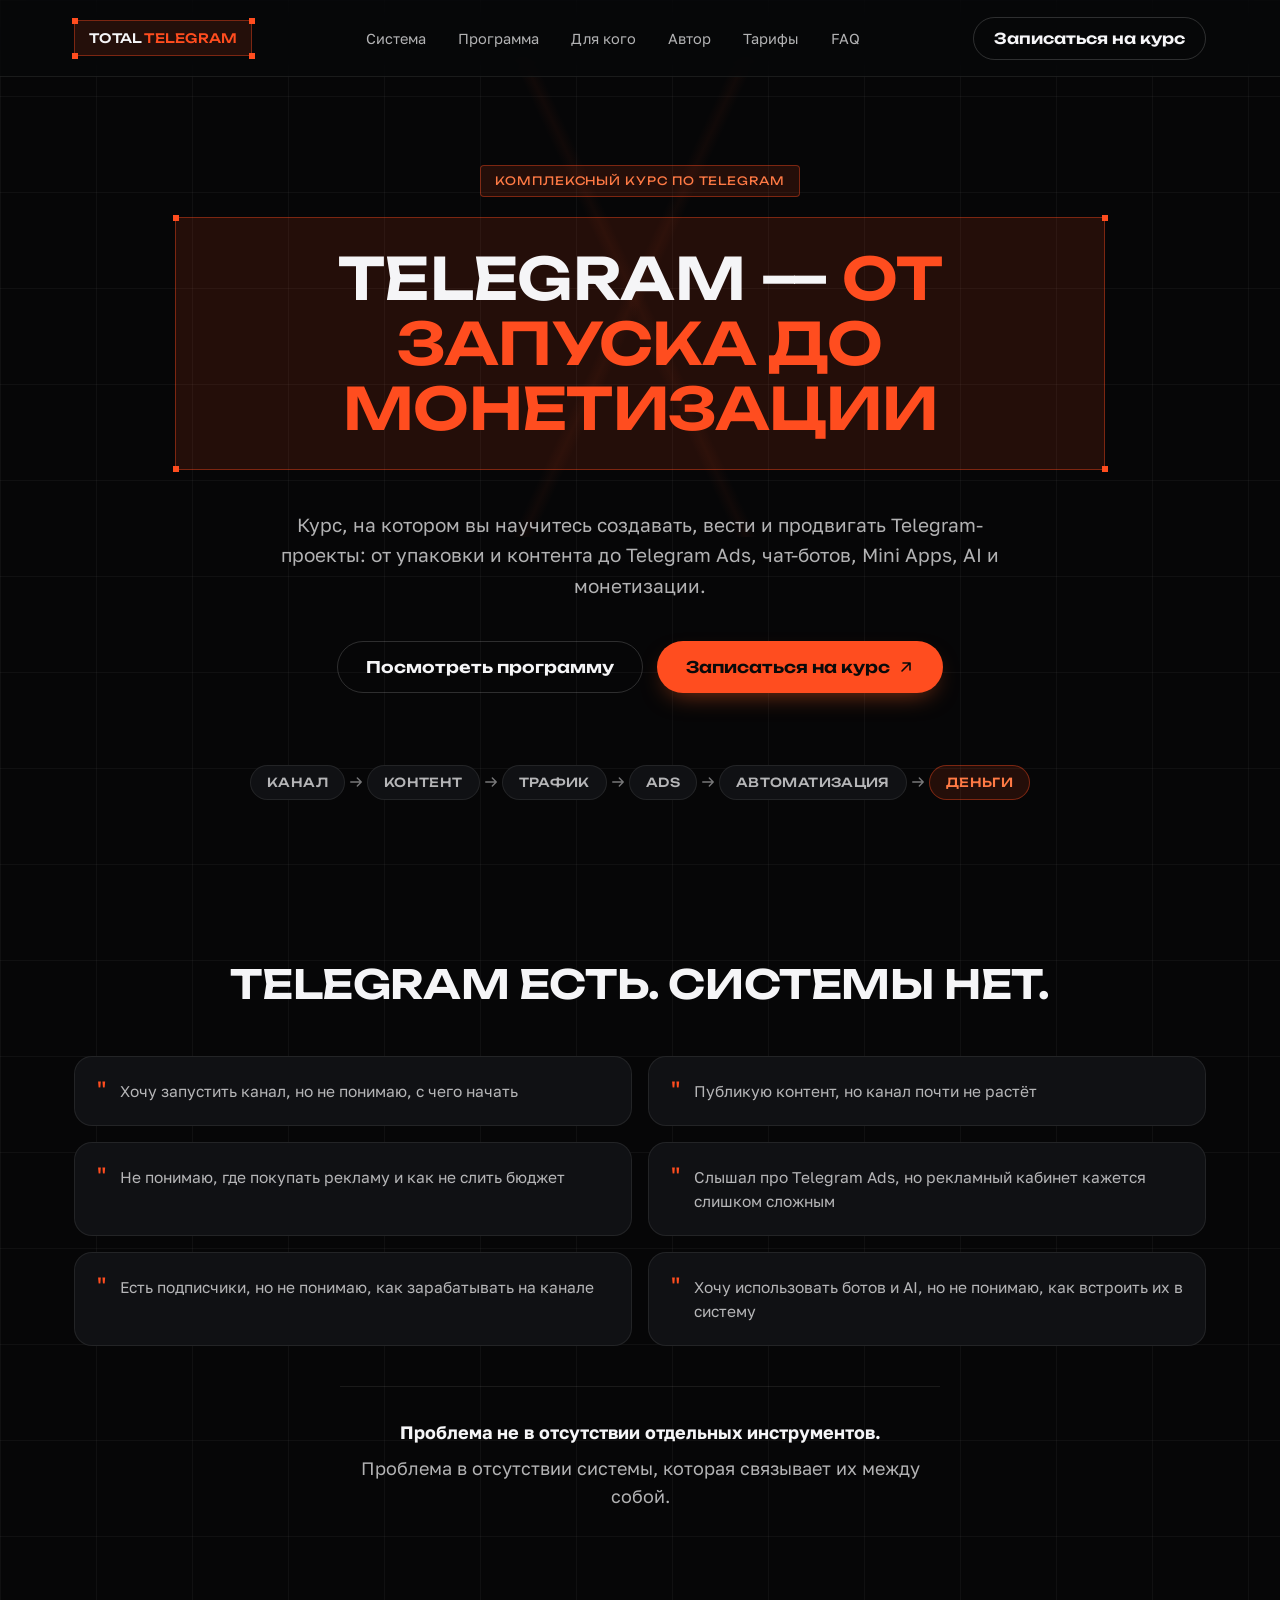
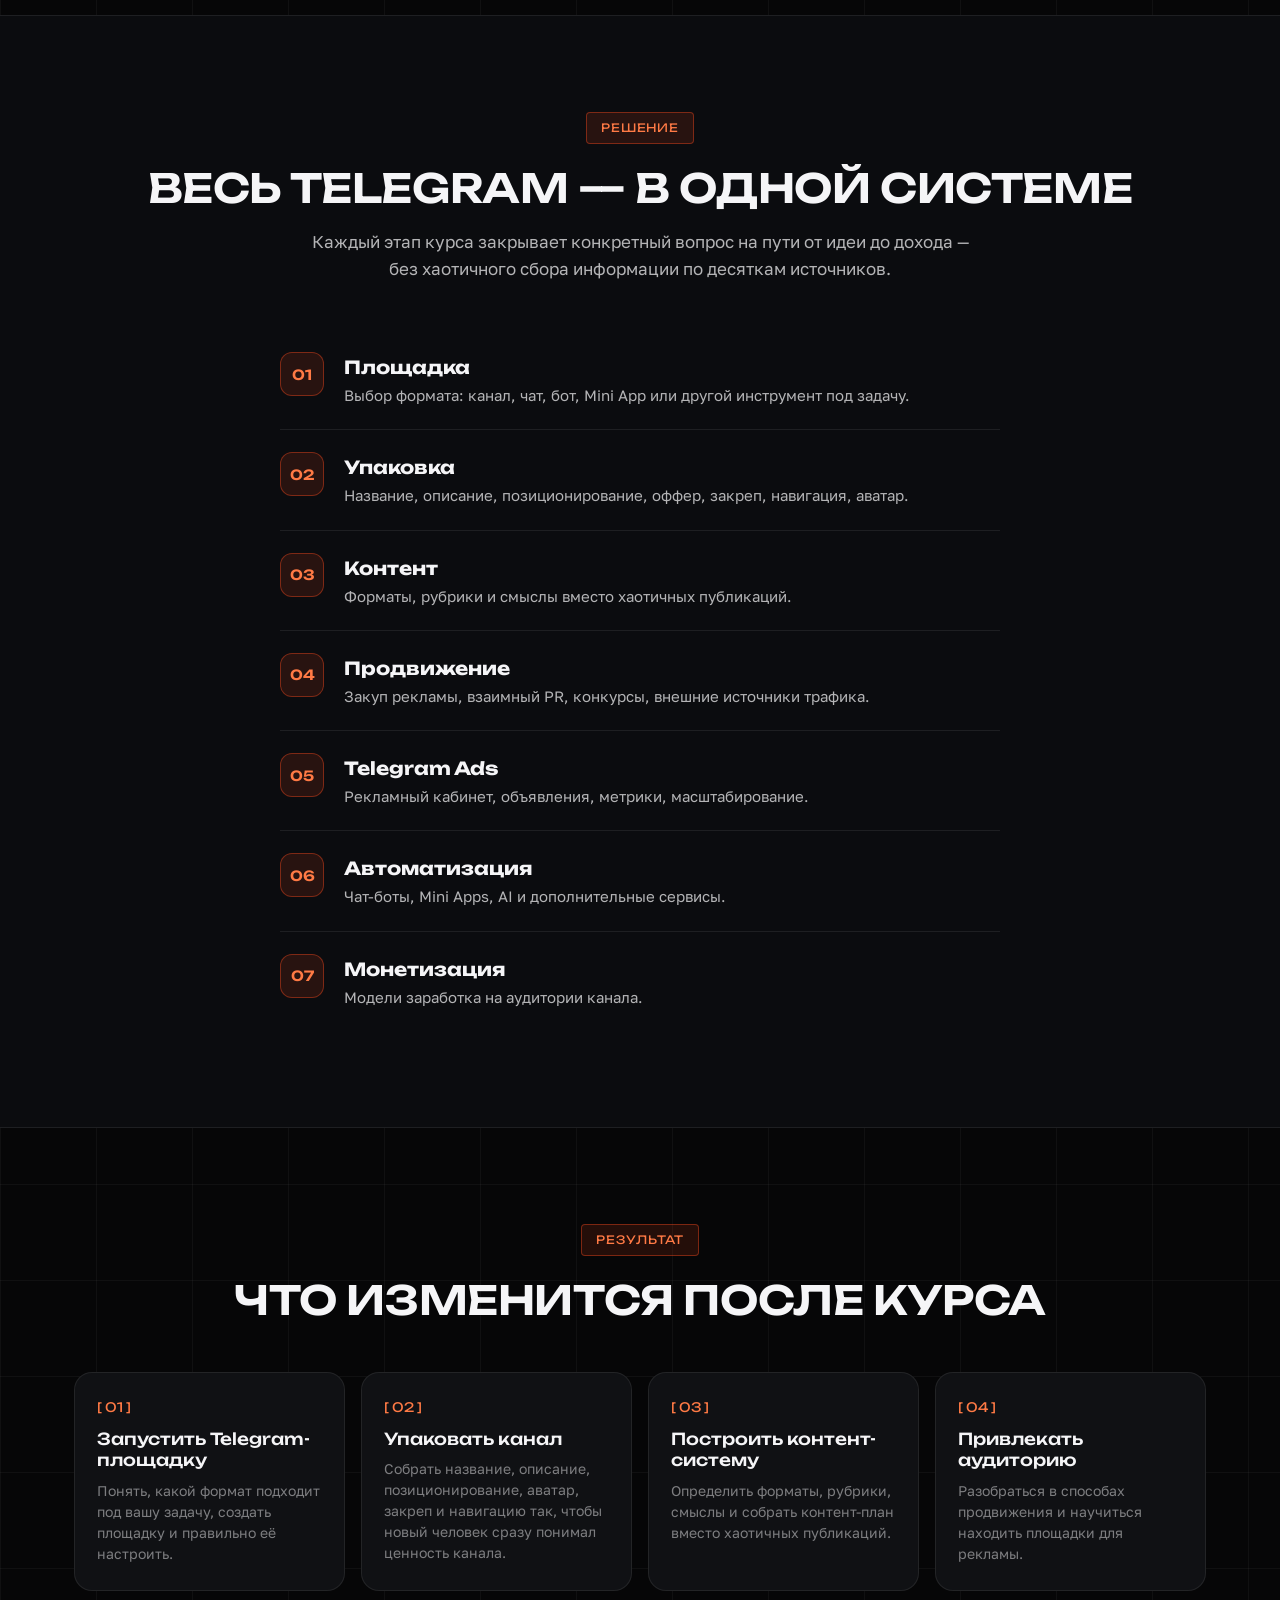
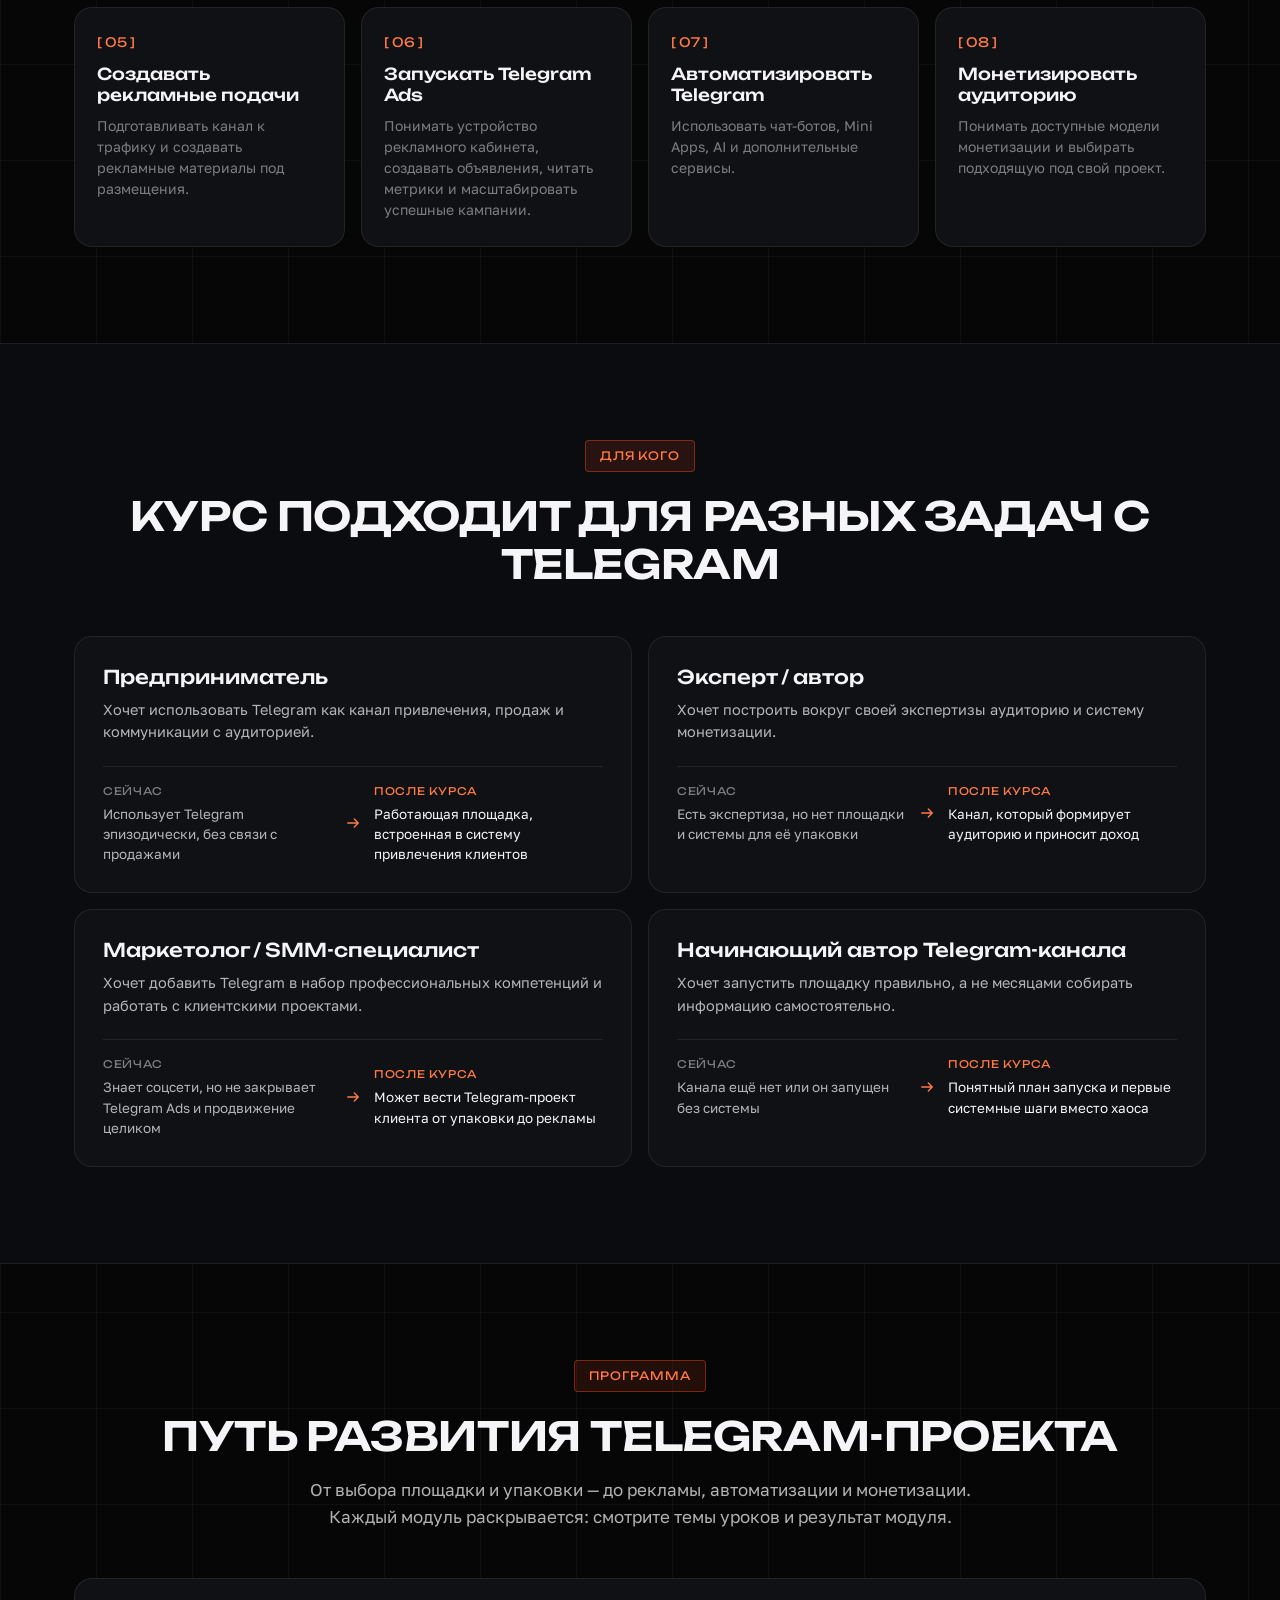
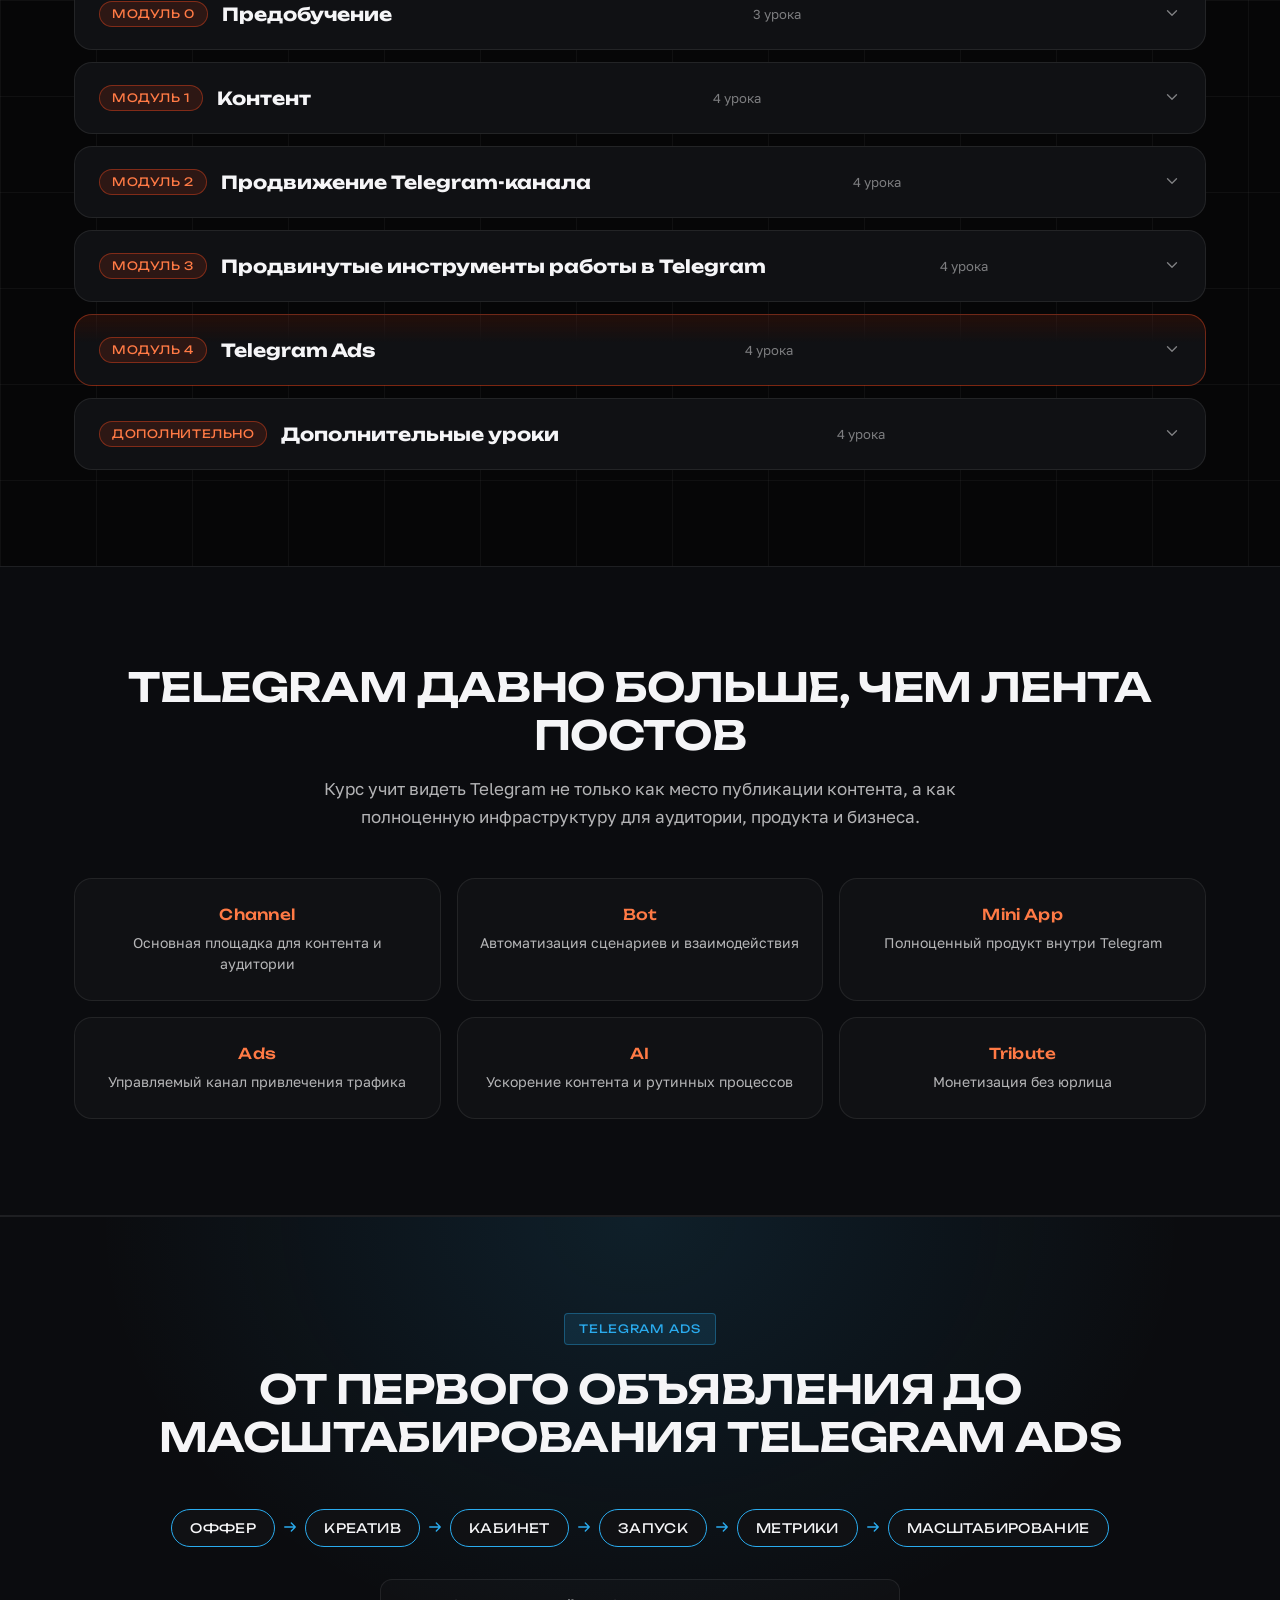
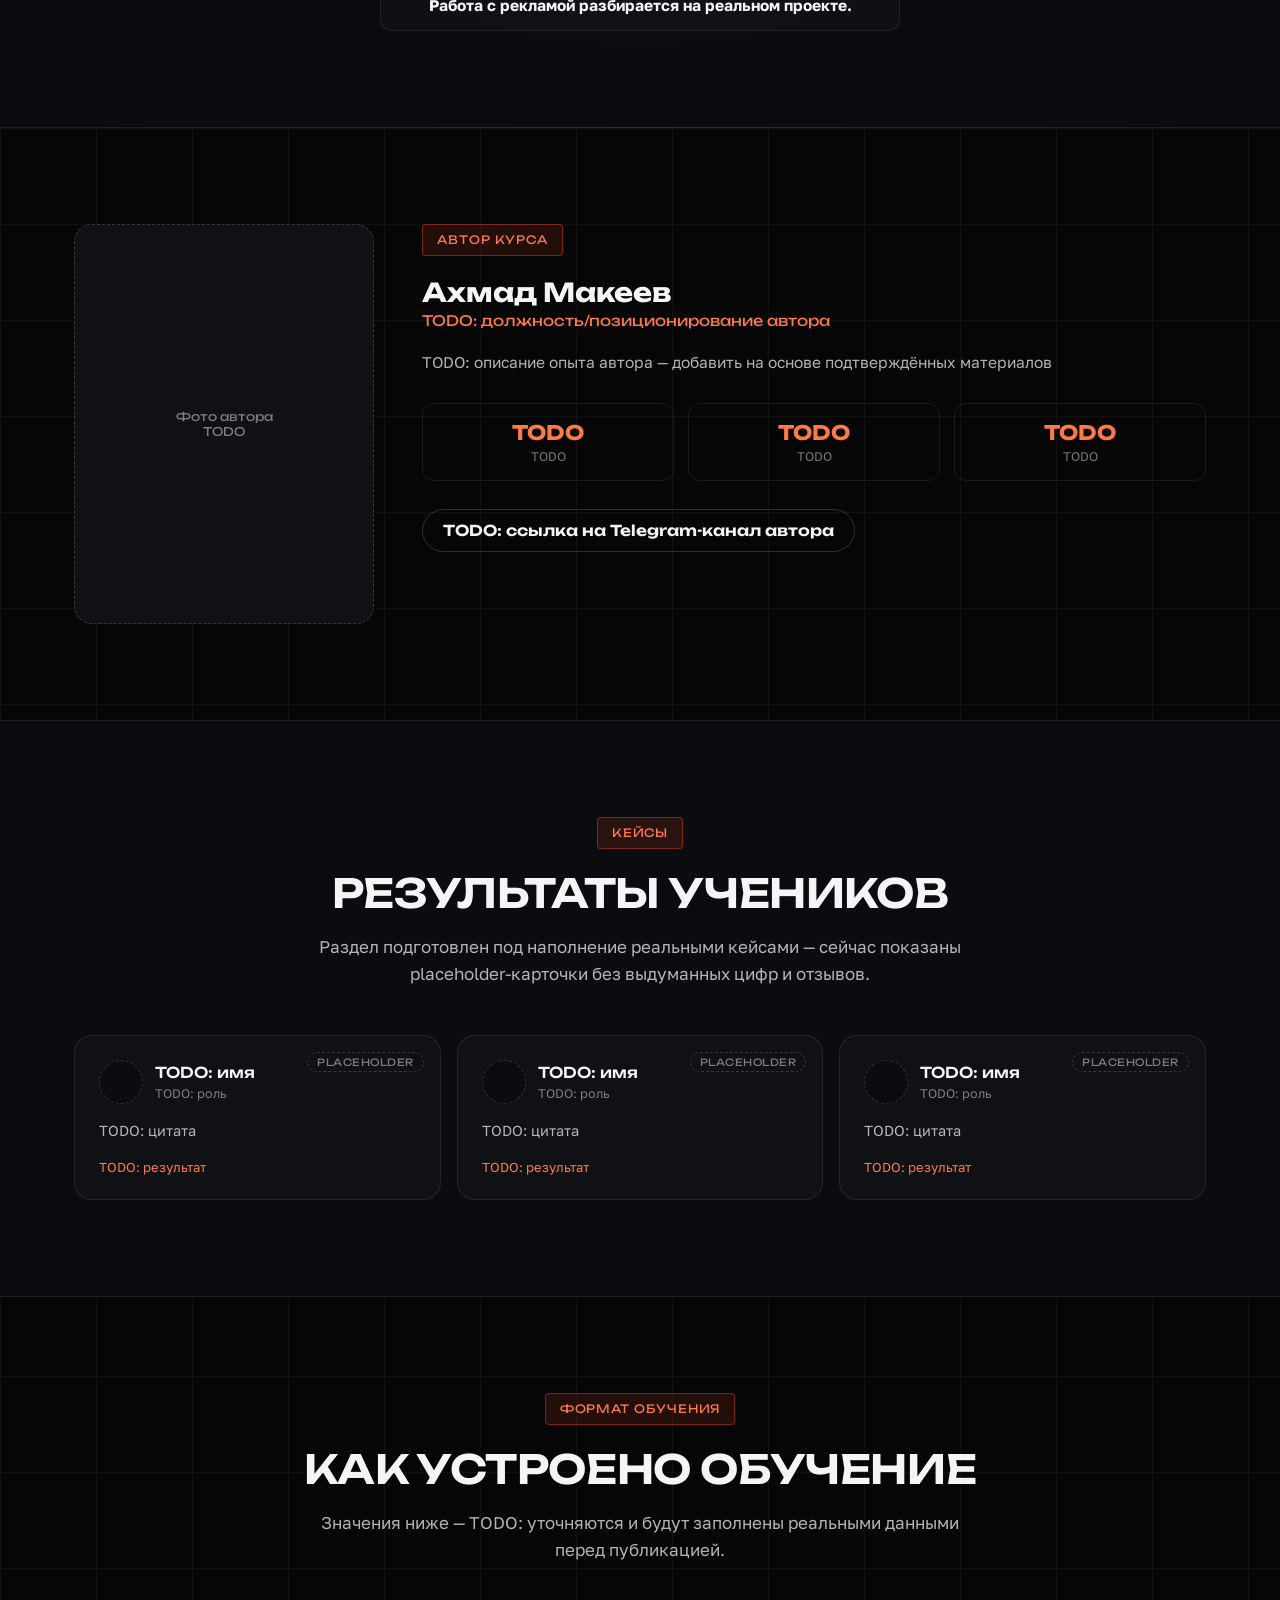
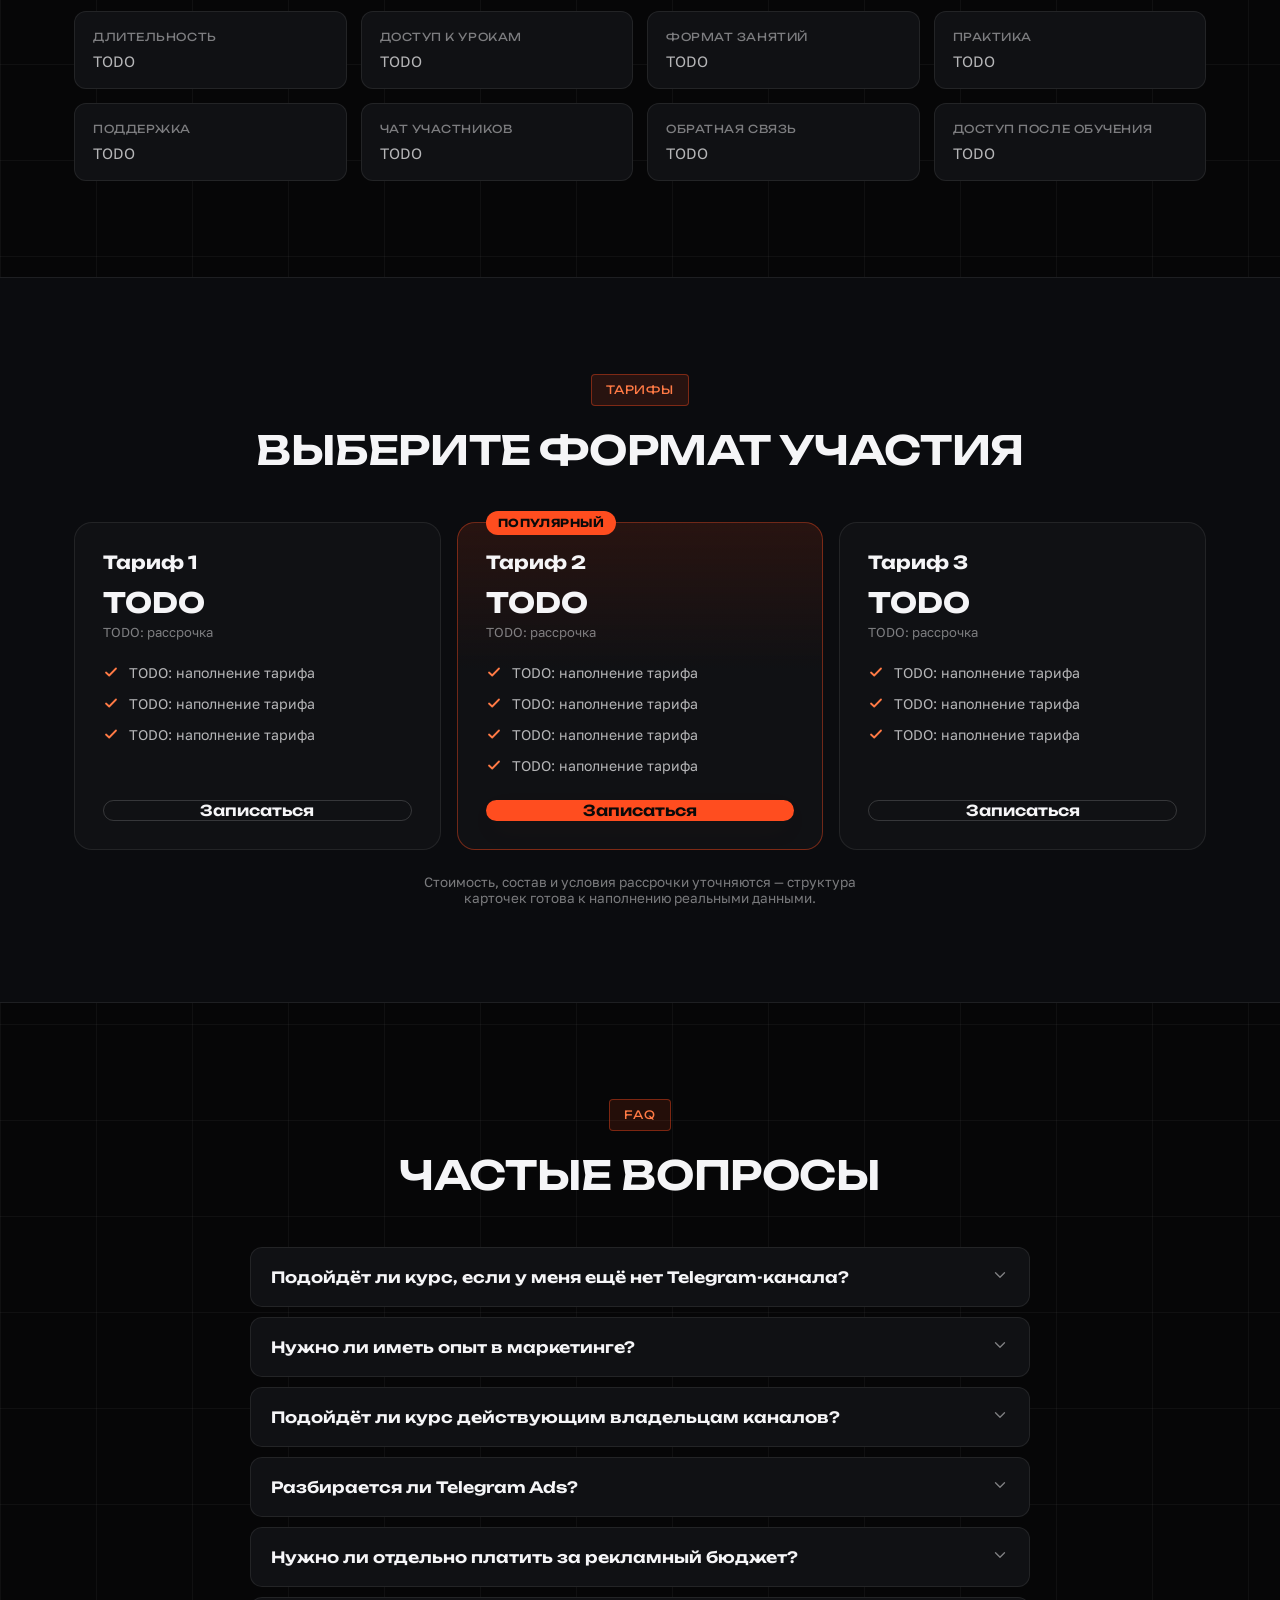
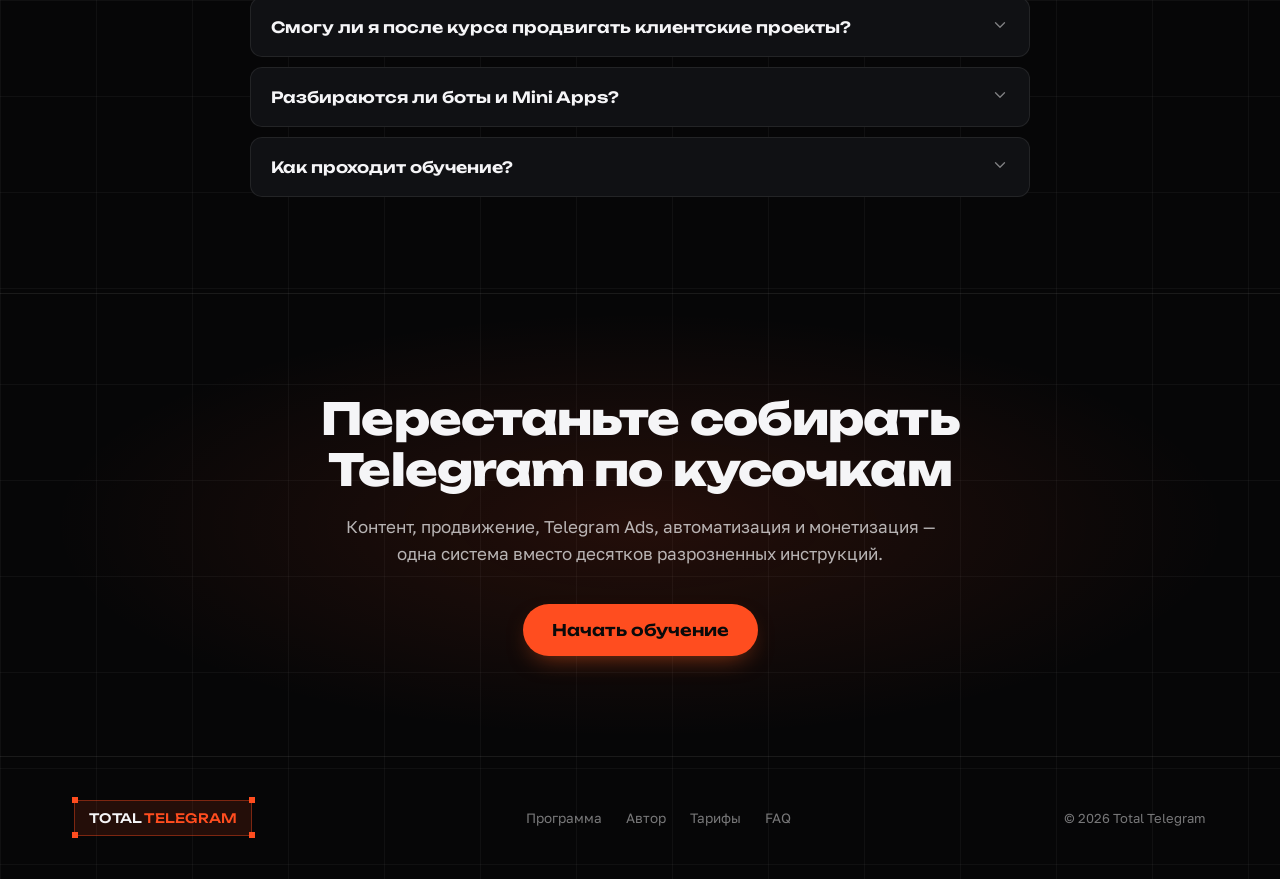
==== index.html @ a8ae4f15 "Первая версия лендинга TOTAL TELEGRAM Продающая структура по логике mntrai.ru (14 экранов: hero → бо" ====
<!DOCTYPE html>
<html lang="ru">
<head>
<meta charset="UTF-8" />
<meta name="viewport" content="width=device-width, initial-scale=1.0" />
<title>Курс по Telegram — продвижение, контент, Telegram Ads и монетизация | Total Telegram</title>
<meta name="description" content="Комплексный курс по развитию Telegram: создание и оформление канала, контент-стратегия, продвижение, Telegram Ads, чат-боты, Mini Apps, AI и монетизация." />
<link rel="icon" href="data:image/svg+xml,%3Csvg xmlns='http://www.w3.org/2000/svg' viewBox='0 0 32 32'%3E%3Crect width='32' height='32' rx='8' fill='%2308090b'/%3E%3Ccircle cx='16' cy='16' r='9' fill='none' stroke='%23ff5f1f' stroke-width='2.4'/%3E%3C/svg%3E" />
<link rel="preconnect" href="https://fonts.googleapis.com" />
<link rel="preconnect" href="https://fonts.gstatic.com" crossorigin />
<link href="https://fonts.googleapis.com/css2?family=Unbounded:wght@300;400;500;600;700;800;900&family=Golos+Text:wght@400;500;600;700&display=swap" rel="stylesheet" />
<link rel="stylesheet" href="styles.css" />
</head>
<body>

<header class="site-header" id="siteHeader">
  <div class="container header-inner">
    <a href="#top" class="logo brand-frame"><i></i><i></i><i></i><i></i>TOTAL<span>TELEGRAM</span></a>
    <nav class="nav" id="mainNav" aria-label="Основная навигация"></nav>
    <div class="header-actions">
      <a href="#pricing" class="btn btn-ghost btn-md">Записаться на курс</a>
      <button type="button" class="nav-toggle" id="navToggle" aria-label="Открыть меню" aria-expanded="false">
        <svg width="20" height="20" viewBox="0 0 24 24" fill="none" aria-hidden="true"><path d="M3 6H21M3 12H21M3 18H21" stroke="currentColor" stroke-width="1.8" stroke-linecap="round"/></svg>
      </button>
    </div>
  </div>
  <div class="container">
    <div class="mobile-nav" id="mobileNav"></div>
  </div>
</header>

<main id="top">

  <!-- 01 HERO -->
  <section class="hero container">
    <div class="eyebrow">Комплексный курс по Telegram</div>
    <div class="hero-title-frame brand-frame"><i></i><i></i><i></i><i></i>
      <h1 class="hero-title">Telegram — <span class="accent">от запуска до монетизации</span></h1>
    </div>
    <p class="hero-subtitle">Курс, на котором вы научитесь создавать, вести и продвигать Telegram-проекты: от упаковки и контента до Telegram Ads, чат-ботов, Mini Apps, AI и монетизации.</p>
    <div class="hero-cta-group">
      <a href="#program" class="btn btn-ghost btn-lg">Посмотреть программу</a>
      <a href="#pricing" class="btn btn-primary btn-lg">
        Записаться на курс
        <svg class="btn-arrow" width="16" height="16" viewBox="0 0 16 16" fill="none" aria-hidden="true"><path d="M4 12L12 4M12 4H5M12 4V11" stroke="currentColor" stroke-width="1.6" stroke-linecap="round" stroke-linejoin="round"/></svg>
      </a>
    </div>
    <div class="hero-path" id="heroPath"></div>
  </section>

  <!-- 02 PAIN POINTS -->
  <section class="section" id="pain">
    <div class="container">
      <div class="section-head center">
        <h2 class="section-title">Telegram есть. Системы нет.</h2>
      </div>
      <div class="pain-grid" id="painGrid"></div>
      <div class="pain-conclusion">
        <p><strong>Проблема не в отсутствии отдельных инструментов.</strong></p>
        <p>Проблема в отсутствии системы, которая связывает их между собой.</p>
      </div>
    </div>
  </section>

  <!-- 03 SYSTEM / SOLUTION -->
  <section class="section section-alt" id="system">
    <div class="container">
      <div class="section-head center">
        <div class="eyebrow">Решение</div>
        <h2 class="section-title">Весь Telegram — в одной системе</h2>
        <p class="section-lead">Каждый этап курса закрывает конкретный вопрос на пути от идеи до дохода — без хаотичного сбора информации по десяткам источников.</p>
      </div>
      <div class="chain" id="systemChain"></div>
    </div>
  </section>

  <!-- 04 OUTCOMES -->
  <section class="section" id="outcomes">
    <div class="container">
      <div class="section-head center">
        <div class="eyebrow">Результат</div>
        <h2 class="section-title">Что изменится после курса</h2>
      </div>
      <div class="outcomes-grid" id="outcomesGrid"></div>
    </div>
  </section>

  <!-- 05 AUDIENCE -->
  <section class="section section-alt" id="audience">
    <div class="container">
      <div class="section-head center">
        <div class="eyebrow">Для кого</div>
        <h2 class="section-title">Курс подходит для разных задач с Telegram</h2>
      </div>
      <div class="audience-grid" id="audienceGrid"></div>
    </div>
  </section>

  <!-- 06 PROGRAM -->
  <section class="section" id="program">
    <div class="container">
      <div class="section-head center">
        <div class="eyebrow">Программа</div>
        <h2 class="section-title">Путь развития Telegram-проекта</h2>
        <p class="section-lead">От выбора площадки и упаковки — до рекламы, автоматизации и монетизации. Каждый модуль раскрывается: смотрите темы уроков и результат модуля.</p>
      </div>
      <div class="program-list" id="programList"></div>
    </div>
  </section>

  <!-- 07 TELEGRAM ECOSYSTEM -->
  <section class="section section-alt" id="ecosystem">
    <div class="container">
      <div class="section-head center">
        <h2 class="section-title">Telegram давно больше, чем лента постов</h2>
        <p class="section-lead">Курс учит видеть Telegram не только как место публикации контента, а как полноценную инфраструктуру для аудитории, продукта и бизнеса.</p>
      </div>
      <div class="eco-grid" id="ecoGrid"></div>
    </div>
  </section>

  <!-- 08 TELEGRAM ADS -->
  <section class="section ads-section" id="ads">
    <div class="container">
      <div class="section-head center">
        <div class="eyebrow" style="color:var(--tg-blue); background:var(--tg-blue-soft); border-color:rgba(42,171,238,0.35);">Telegram Ads</div>
        <h2 class="section-title">От первого объявления до масштабирования Telegram Ads</h2>
      </div>
      <div class="ads-funnel" id="adsFunnel"></div>
      <p class="ads-note"><strong>Работа с рекламой разбирается на реальном проекте.</strong></p>
    </div>
  </section>

  <!-- 09 AUTHOR -->
  <section class="section" id="author">
    <div class="container author-grid">
      <div class="author-photo">Фото автора<br />TODO</div>
      <div>
        <div class="eyebrow">Автор курса</div>
        <h2 class="author-name" id="authorName"></h2>
        <p class="author-role" id="authorRole"></p>
        <p class="author-bio" id="authorBio"></p>
        <div class="author-stats" id="authorStats"></div>
        <a href="#" class="btn btn-ghost btn-md" id="authorChannel" target="_blank" rel="noopener"></a>
      </div>
    </div>
  </section>

  <!-- 10 CASES -->
  <section class="section section-alt" id="cases">
    <div class="container">
      <div class="section-head center">
        <div class="eyebrow">Кейсы</div>
        <h2 class="section-title">Результаты учеников</h2>
        <p class="section-lead">Раздел подготовлен под наполнение реальными кейсами — сейчас показаны placeholder-карточки без выдуманных цифр и отзывов.</p>
      </div>
      <div class="cases-grid" id="casesGrid"></div>
    </div>
  </section>

  <!-- 11 LEARNING FORMAT -->
  <section class="section" id="format">
    <div class="container">
      <div class="section-head center">
        <div class="eyebrow">Формат обучения</div>
        <h2 class="section-title">Как устроено обучение</h2>
        <p class="section-lead">Значения ниже — TODO: уточняются и будут заполнены реальными данными перед публикацией.</p>
      </div>
      <div class="format-grid" id="formatGrid"></div>
    </div>
  </section>

  <!-- 12 PRICING -->
  <section class="section section-alt" id="pricing">
    <div class="container">
      <div class="section-head center">
        <div class="eyebrow">Тарифы</div>
        <h2 class="section-title">Выберите формат участия</h2>
      </div>
      <div class="pricing-grid" id="pricingGrid"></div>
      <p class="pricing-note" id="pricingNote"></p>
    </div>
  </section>

  <!-- 13 FAQ -->
  <section class="section" id="faq">
    <div class="container">
      <div class="section-head center">
        <div class="eyebrow">FAQ</div>
        <h2 class="section-title">Частые вопросы</h2>
      </div>
      <div class="faq-list" id="faqList"></div>
    </div>
  </section>

  <!-- 14 FINAL CTA -->
  <section class="final-cta">
    <div class="container">
      <h2 class="final-title">Перестаньте собирать Telegram по кусочкам</h2>
      <p class="final-subtitle">Контент, продвижение, Telegram Ads, автоматизация и монетизация — одна система вместо десятков разрозненных инструкций.</p>
      <a href="#pricing" class="btn btn-primary btn-lg">Начать обучение</a>
    </div>
  </section>

</main>

<footer class="site-footer">
  <div class="container footer-inner">
    <a href="#top" class="logo brand-frame"><i></i><i></i><i></i><i></i>TOTAL<span>TELEGRAM</span></a>
    <div class="footer-links">
      <a href="#program">Программа</a>
      <a href="#author">Автор</a>
      <a href="#pricing">Тарифы</a>
      <a href="#faq">FAQ</a>
    </div>
    <p class="footer-copy">© <span id="footerYear"></span> Total Telegram</p>
  </div>
</footer>

<script src="config.js"></script>
<script src="script.js"></script>
</body>
</html>
---- styles.css ----
/* =========================================================
   TOTAL TELEGRAM — design tokens
   ========================================================= */
:root {
  --bg: #060607;
  --bg-alt: #0b0c0f;
  --surface: #101114;
  --surface-2: #16171b;
  --border: rgba(255, 255, 255, 0.08);
  --border-strong: rgba(255, 255, 255, 0.16);
  --ink: #f5f5f7;
  --ink-soft: rgba(245, 245, 247, 0.72);
  --muted: rgba(245, 245, 247, 0.48);

  --accent: #ff4d1f;
  --accent-2: #ff7a45;
  --accent-soft: rgba(255, 77, 31, 0.12);
  --accent-border: rgba(255, 77, 31, 0.4);

  --tg-blue: #2aabee;
  --tg-blue-soft: rgba(42, 171, 238, 0.12);

  --radius: 18px;
  --radius-sm: 12px;
  --container: 1180px;

  --font-display: "Unbounded", "Arial Narrow", var(--font-sans);
  --font-sans: "Golos Text", -apple-system, BlinkMacSystemFont, "Segoe UI", Roboto, Arial, sans-serif;
  --font-mono: "Unbounded", ui-monospace, "SFMono-Regular", Menlo, Consolas, monospace;
}

* { box-sizing: border-box; }

html { scroll-behavior: smooth; overflow-x: hidden; }

body {
  margin: 0;
  overflow-x: hidden;
  font-family: var(--font-sans);
  background: var(--bg);
  color: var(--ink);
  -webkit-font-smoothing: antialiased;
  background-image:
    linear-gradient(rgba(255, 255, 255, 0.04) 1px, transparent 1px),
    linear-gradient(90deg, rgba(255, 255, 255, 0.04) 1px, transparent 1px);
  background-size: 96px 96px;
}

img { max-width: 100%; display: block; }
button { font-family: inherit; }
a { color: inherit; }

.container {
  max-width: var(--container);
  margin: 0 auto;
  padding: 0 24px;
}

.eyebrow {
  display: inline-flex;
  align-items: center;
  gap: 8px;
  font-family: var(--font-display);
  font-size: 11.5px;
  font-weight: 400;
  letter-spacing: 0.08em;
  text-transform: uppercase;
  color: var(--accent-2);
  background: var(--accent-soft);
  border: 1px solid var(--accent-border);
  border-radius: 4px;
  padding: 8px 14px;
  margin-bottom: 20px;
}

.section-title {
  font-family: var(--font-display);
  font-size: clamp(26px, 3.4vw, 40px);
  font-weight: 600;
  letter-spacing: -0.01em;
  line-height: 1.2;
  text-transform: uppercase;
  margin: 0 0 16px;
}

/* =========================================================
   BRAND FRAME — corner-handle box, the recurring TOTAL TELEGRAM mark
   ========================================================= */
.brand-frame {
  position: relative;
  border: 1px solid var(--accent-border);
  background: var(--accent-soft);
}
.brand-frame i {
  position: absolute;
  width: 6px;
  height: 6px;
  background: var(--accent);
  pointer-events: none;
}
.brand-frame i:nth-child(1) { top: -3.5px; left: -3.5px; }
.brand-frame i:nth-child(2) { top: -3.5px; right: -3.5px; }
.brand-frame i:nth-child(3) { bottom: -3.5px; left: -3.5px; }
.brand-frame i:nth-child(4) { bottom: -3.5px; right: -3.5px; }

.section-lead {
  font-size: 17px;
  line-height: 1.6;
  color: var(--ink-soft);
  max-width: 62ch;
  margin: 0 0 48px;
}

.chain-body h3,
.outcome-card h3,
.audience-card h3,
.program-module-title h3,
.eco-card h3,
.price-name,
.final-title,
.author-name,
.case-person h4,
.btn,
.faq-question {
  font-family: var(--font-display);
  font-weight: 500;
}

.section-head { margin-bottom: 48px; }
.section-head.center { text-align: center; margin-left: auto; margin-right: auto; }
.section-head.center .section-lead { margin-left: auto; margin-right: auto; }

.section { padding: 96px 0; position: relative; }
.section-alt { background: var(--bg-alt); border-top: 1px solid var(--border); border-bottom: 1px solid var(--border); }

.reveal { opacity: 0; transform: translateY(18px); transition: opacity 0.6s ease, transform 0.6s ease; }
.reveal.is-visible { opacity: 1; transform: translateY(0); }
@media (prefers-reduced-motion: reduce) {
  .reveal { opacity: 1; transform: none; transition: none; }
  html { scroll-behavior: auto; }
}

/* =========================================================
   BUTTONS
   ========================================================= */
.btn {
  display: inline-flex;
  align-items: center;
  justify-content: center;
  gap: 8px;
  border: 1px solid transparent;
  border-radius: 999px;
  font-weight: 600;
  font-size: 15px;
  cursor: pointer;
  text-decoration: none;
  white-space: nowrap;
  transition: transform 0.15s ease, box-shadow 0.15s ease, background 0.15s ease, border-color 0.15s ease;
}

.btn-primary {
  background: var(--accent);
  color: #0a0a0a;
  box-shadow: 0 10px 24px -10px rgba(255, 95, 31, 0.55);
}
.btn-primary:hover { background: var(--accent-2); transform: translateY(-1px); }

.btn-ghost {
  background: transparent;
  border-color: var(--border-strong);
  color: var(--ink);
}
.btn-ghost:hover { border-color: var(--accent-border); color: var(--accent-2); transform: translateY(-1px); }

.btn-lg { padding: 15px 28px; font-size: 16px; }
.btn-md { padding: 11px 20px; }

.btn-arrow { transition: transform 0.15s ease; }
.btn:hover .btn-arrow { transform: translate(2px, -2px); }

/* =========================================================
   HEADER
   ========================================================= */
.site-header {
  position: sticky;
  top: 0;
  z-index: 200;
  background: rgba(8, 9, 11, 0.72);
  backdrop-filter: blur(14px);
  -webkit-backdrop-filter: blur(14px);
  border-bottom: 1px solid var(--border);
  transition: border-color 0.2s ease, background 0.2s ease;
}
.site-header.is-scrolled { background: rgba(8, 9, 11, 0.92); border-color: var(--border-strong); }

.header-inner {
  display: flex;
  align-items: center;
  justify-content: space-between;
  gap: 24px;
  height: 76px;
}

.logo {
  display: flex;
  align-items: baseline;
  gap: 2px;
  font-family: var(--font-display);
  font-size: 13px;
  font-weight: 500;
  letter-spacing: 0.02em;
  text-decoration: none;
  color: var(--ink);
  flex-shrink: 0;
  padding: 9px 14px;
}
.logo span { color: var(--accent); }

.nav {
  display: flex;
  align-items: center;
  gap: 32px;
}

.nav-link {
  font-size: 14.5px;
  color: var(--ink-soft);
  text-decoration: none;
  transition: color 0.15s ease;
}
.nav-link:hover { color: var(--ink); }

.header-actions { display: flex; align-items: center; gap: 16px; }

.nav-toggle {
  display: none;
  width: 40px;
  height: 40px;
  align-items: center;
  justify-content: center;
  background: transparent;
  border: 1px solid var(--border-strong);
  border-radius: 10px;
  color: var(--ink);
  cursor: pointer;
  flex-shrink: 0;
}

.mobile-nav {
  display: none;
  flex-direction: column;
  gap: 4px;
  padding: 12px 0 20px;
  border-top: 1px solid var(--border);
}
.mobile-nav.is-open { display: flex; }
.mobile-nav a {
  padding: 12px 4px;
  text-decoration: none;
  color: var(--ink-soft);
  font-size: 15px;
  border-bottom: 1px solid var(--border);
}
.mobile-nav a:last-child { border-bottom: none; }

/* =========================================================
   HERO
   ========================================================= */
.hero { padding: 88px 0 64px; text-align: center; position: relative; }
.hero::before {
  content: "";
  position: absolute;
  top: -20px;
  left: 50%;
  width: 900px;
  max-width: 140vw;
  height: 480px;
  transform: translateX(-50%);
  background:
    linear-gradient(115deg, transparent 48.5%, rgba(255, 77, 31, 0.045) 49.5%, transparent 50.5%),
    linear-gradient(65deg, transparent 48.5%, rgba(255, 77, 31, 0.045) 49.5%, transparent 50.5%);
  pointer-events: none;
  z-index: -1;
}

.hero-title-frame {
  display: inline-block;
  padding: 28px clamp(16px, 4vw, 40px);
  margin: 0 auto 40px;
}

.hero-title {
  font-family: var(--font-display);
  font-size: clamp(30px, 5vw, 58px);
  font-weight: 600;
  letter-spacing: -0.01em;
  text-transform: uppercase;
  line-height: 1.12;
  margin: 0;
  max-width: 16ch;
}
.hero-title .accent { color: var(--accent); }

.hero-subtitle {
  font-size: clamp(16px, 1.6vw, 19px);
  line-height: 1.6;
  color: var(--ink-soft);
  max-width: 62ch;
  margin: 0 auto 40px;
}

.hero-cta-group {
  display: flex;
  align-items: center;
  justify-content: center;
  gap: 14px;
  flex-wrap: wrap;
  margin-bottom: 72px;
}

.hero-path {
  display: flex;
  align-items: center;
  justify-content: center;
  gap: 4px;
  flex-wrap: wrap;
  max-width: 920px;
  margin: 0 auto;
}

.hero-path-step {
  font-family: var(--font-mono);
  font-size: 12.5px;
  font-weight: 500;
  letter-spacing: 0.03em;
  text-transform: uppercase;
  color: var(--ink-soft);
  background: var(--surface);
  border: 1px solid var(--border);
  border-radius: 999px;
  padding: 9px 16px;
  white-space: nowrap;
}
.hero-path-step:last-child { color: var(--accent-2); border-color: var(--accent-border); background: var(--accent-soft); }

.hero-path-arrow { color: var(--muted); flex-shrink: 0; }

/* =========================================================
   PAIN POINTS
   ========================================================= */
.pain-grid {
  display: grid;
  grid-template-columns: repeat(2, 1fr);
  gap: 16px;
  margin-bottom: 40px;
}

.pain-card {
  display: flex;
  gap: 14px;
  align-items: flex-start;
  background: var(--surface);
  border: 1px solid var(--border);
  border-radius: var(--radius);
  padding: 22px 22px;
}

.pain-quote-mark {
  font-family: var(--font-mono);
  font-size: 22px;
  color: var(--accent);
  line-height: 1;
  flex-shrink: 0;
}

.pain-card p { margin: 0; font-size: 15.5px; line-height: 1.55; color: var(--ink-soft); }

.pain-conclusion {
  text-align: center;
  max-width: 60ch;
  margin: 0 auto;
  padding-top: 32px;
  border-top: 1px solid var(--border);
}
.pain-conclusion p { font-size: 18px; line-height: 1.55; margin: 0 0 8px; color: var(--ink-soft); }
.pain-conclusion p strong { color: var(--ink); font-weight: 700; }

/* =========================================================
   SYSTEM (chain)
   ========================================================= */
.chain { display: flex; flex-direction: column; max-width: 720px; margin: 0 auto; }

.chain-step {
  display: flex;
  gap: 20px;
  padding: 22px 0;
  border-bottom: 1px solid var(--border);
  position: relative;
}
.chain-step:last-child { border-bottom: none; }

.chain-num {
  font-family: var(--font-mono);
  font-size: 14px;
  font-weight: 600;
  color: var(--accent-2);
  background: var(--accent-soft);
  border: 1px solid var(--accent-border);
  width: 44px;
  height: 44px;
  border-radius: 12px;
  display: flex;
  align-items: center;
  justify-content: center;
  flex-shrink: 0;
}

.chain-body h3 { margin: 4px 0 6px; font-size: 18px; font-weight: 700; }
.chain-body p { margin: 0; font-size: 15px; line-height: 1.55; color: var(--ink-soft); }

/* =========================================================
   OUTCOMES
   ========================================================= */
.outcomes-grid {
  display: grid;
  grid-template-columns: repeat(4, 1fr);
  gap: 16px;
}

.outcome-card {
  background: var(--surface);
  border: 1px solid var(--border);
  border-radius: var(--radius);
  padding: 26px 22px;
  transition: border-color 0.2s ease, transform 0.2s ease;
}
.outcome-card:hover { border-color: var(--accent-border); transform: translateY(-2px); }

.outcome-num { font-family: var(--font-mono); font-size: 13px; color: var(--accent-2); margin-bottom: 14px; }
.outcome-card h3 { font-size: 16.5px; margin: 0 0 8px; line-height: 1.3; }
.outcome-card p { font-size: 14px; line-height: 1.5; color: var(--muted); margin: 0; }

/* =========================================================
   AUDIENCE
   ========================================================= */
.audience-grid {
  display: grid;
  grid-template-columns: repeat(2, 1fr);
  gap: 16px;
}

.audience-card {
  background: var(--surface);
  border: 1px solid var(--border);
  border-radius: var(--radius);
  padding: 28px;
}

.audience-card h3 { margin: 0 0 10px; font-size: 19px; }
.audience-card > p { margin: 0 0 22px; font-size: 14.5px; line-height: 1.55; color: var(--ink-soft); }

.audience-shift { display: flex; align-items: center; gap: 14px; border-top: 1px solid var(--border); padding-top: 18px; }
.audience-shift-col { flex: 1; min-width: 0; }
.audience-shift-label { font-family: var(--font-mono); font-size: 10.5px; letter-spacing: 0.06em; text-transform: uppercase; color: var(--muted); margin-bottom: 6px; }
.audience-shift-col p { margin: 0; font-size: 13.5px; line-height: 1.5; color: var(--ink-soft); }
.audience-shift-col.after .audience-shift-label { color: var(--accent-2); }
.audience-shift-col.after p { color: var(--ink); }
.audience-shift-arrow { color: var(--accent-2); flex-shrink: 0; }

/* =========================================================
   PROGRAM (accordion)
   ========================================================= */
.program-list { display: flex; flex-direction: column; gap: 12px; }

.program-module {
  background: var(--surface);
  border: 1px solid var(--border);
  border-radius: var(--radius);
  overflow: hidden;
}
.program-module.is-featured { border-color: var(--accent-border); background: linear-gradient(180deg, var(--accent-soft), var(--surface) 40%); }

.program-module-head {
  display: flex;
  align-items: center;
  justify-content: space-between;
  gap: 16px;
  width: 100%;
  background: transparent;
  border: none;
  color: var(--ink);
  text-align: left;
  cursor: pointer;
  padding: 22px 24px;
}

.program-module-title { display: flex; align-items: center; gap: 14px; min-width: 0; flex-wrap: wrap; }

.program-badge {
  font-family: var(--font-mono);
  font-size: 11.5px;
  letter-spacing: 0.05em;
  text-transform: uppercase;
  color: var(--accent-2);
  background: var(--accent-soft);
  border: 1px solid var(--accent-border);
  border-radius: 999px;
  padding: 5px 12px;
  white-space: nowrap;
}

.program-module-title h3 { margin: 0; font-size: 18px; font-weight: 700; }

.program-count { font-size: 13px; color: var(--muted); white-space: nowrap; }

.program-chevron { flex-shrink: 0; transition: transform 0.2s ease; color: var(--muted); }
.program-module.is-open .program-chevron { transform: rotate(180deg); }

.program-module-body {
  display: grid;
  grid-template-rows: 0fr;
  transition: grid-template-rows 0.3s ease;
}
.program-module.is-open .program-module-body { grid-template-rows: 1fr; }
.program-module-body-inner { overflow: hidden; }

.program-lessons { list-style: none; margin: 0; padding: 0 24px 20px; display: flex; flex-direction: column; gap: 10px; }
.program-lessons li {
  display: flex;
  gap: 12px;
  font-size: 14.5px;
  line-height: 1.5;
  color: var(--ink-soft);
  padding-bottom: 10px;
  border-bottom: 1px solid var(--border);
}
.program-lessons li:last-child { border-bottom: none; padding-bottom: 0; }
.program-lessons li::before { content: "—"; color: var(--muted); flex-shrink: 0; }

.program-result {
  margin: 0 24px 22px;
  padding: 14px 16px;
  background: rgba(255, 255, 255, 0.03);
  border-radius: var(--radius-sm);
  font-size: 13.5px;
  line-height: 1.5;
  color: var(--ink-soft);
}
.program-result strong { color: var(--ink); font-weight: 600; }

/* =========================================================
   ECOSYSTEM
   ========================================================= */
.eco-grid { display: grid; grid-template-columns: repeat(3, 1fr); gap: 16px; }

.eco-card {
  background: var(--surface);
  border: 1px solid var(--border);
  border-radius: var(--radius);
  padding: 26px 22px;
  text-align: center;
}
.eco-card h3 { font-family: var(--font-mono); font-size: 15px; letter-spacing: 0.02em; margin: 0 0 8px; color: var(--accent-2); }
.eco-card p { font-size: 14px; line-height: 1.5; color: var(--ink-soft); margin: 0; }

/* =========================================================
   TELEGRAM ADS
   ========================================================= */
.ads-section { background: radial-gradient(ellipse at top, var(--tg-blue-soft), transparent 60%), var(--bg-alt); border-top: 1px solid var(--border); border-bottom: 1px solid var(--border); }

.ads-funnel {
  display: flex;
  align-items: center;
  justify-content: center;
  flex-wrap: wrap;
  gap: 8px;
  margin-bottom: 32px;
}

.ads-funnel-step {
  font-family: var(--font-mono);
  font-size: 13px;
  letter-spacing: 0.03em;
  text-transform: uppercase;
  color: var(--ink);
  background: var(--surface);
  border: 1px solid var(--tg-blue);
  border-radius: 999px;
  padding: 10px 18px;
}

.ads-funnel-arrow { color: var(--tg-blue); flex-shrink: 0; }

.ads-note {
  text-align: center;
  max-width: 52ch;
  margin: 0 auto;
  font-size: 15.5px;
  color: var(--ink-soft);
  padding: 16px 20px;
  border: 1px solid var(--border);
  border-radius: var(--radius-sm);
  background: rgba(255, 255, 255, 0.02);
}
.ads-note strong { color: var(--ink); }

/* =========================================================
   AUTHOR
   ========================================================= */
.author-grid { display: grid; grid-template-columns: 300px 1fr; gap: 48px; align-items: start; }

.author-photo {
  aspect-ratio: 3/4;
  border-radius: var(--radius);
  border: 1px dashed var(--border-strong);
  background: var(--surface);
  display: flex;
  align-items: center;
  justify-content: center;
  color: var(--muted);
  font-family: var(--font-mono);
  font-size: 12px;
  text-align: center;
  padding: 20px;
}

.author-name { font-size: 26px; font-weight: 700; margin: 0 0 4px; }
.author-role { font-size: 14.5px; color: var(--accent-2); font-family: var(--font-mono); margin: 0 0 20px; }
.author-bio { font-size: 15.5px; line-height: 1.65; color: var(--ink-soft); margin: 0 0 28px; }

.author-stats { display: grid; grid-template-columns: repeat(3, 1fr); gap: 14px; margin-bottom: 28px; }
.author-stat { border: 1px solid var(--border); border-radius: var(--radius-sm); padding: 16px; text-align: center; }
.author-stat-value { font-family: var(--font-mono); font-size: 20px; font-weight: 700; color: var(--accent-2); margin-bottom: 4px; }
.author-stat-label { font-size: 12.5px; color: var(--muted); }

/* =========================================================
   CASES
   ========================================================= */
.cases-grid { display: grid; grid-template-columns: repeat(3, 1fr); gap: 16px; }

.case-card {
  background: var(--surface);
  border: 1px solid var(--border);
  border-radius: var(--radius);
  padding: 24px;
  display: flex;
  flex-direction: column;
  gap: 16px;
  position: relative;
}

.case-placeholder-tag {
  position: absolute;
  top: 16px;
  right: 16px;
  font-family: var(--font-mono);
  font-size: 10px;
  letter-spacing: 0.05em;
  color: var(--muted);
  border: 1px dashed var(--border-strong);
  border-radius: 999px;
  padding: 3px 9px;
}

.case-person { display: flex; align-items: center; gap: 12px; }
.case-avatar { width: 44px; height: 44px; border-radius: 50%; background: var(--bg-alt); border: 1px dashed var(--border-strong); flex-shrink: 0; }
.case-person h4 { margin: 0; font-size: 15px; }
.case-person span { font-size: 12.5px; color: var(--muted); }
.case-card blockquote { margin: 0; font-size: 14.5px; line-height: 1.55; color: var(--ink-soft); }
.case-result { font-size: 13px; color: var(--accent-2); margin: 0; }

/* =========================================================
   LEARNING FORMAT
   ========================================================= */
.format-grid { display: grid; grid-template-columns: repeat(4, 1fr); gap: 14px; }

.format-item {
  background: var(--surface);
  border: 1px solid var(--border);
  border-radius: var(--radius-sm);
  padding: 18px;
}
.format-label { font-family: var(--font-mono); font-size: 11px; letter-spacing: 0.05em; text-transform: uppercase; color: var(--muted); margin-bottom: 8px; }
.format-value { font-size: 15px; color: var(--ink-soft); }

/* =========================================================
   PRICING
   ========================================================= */
.pricing-grid { display: grid; grid-template-columns: repeat(3, 1fr); gap: 16px; margin-bottom: 24px; }

.price-card {
  background: var(--surface);
  border: 1px solid var(--border);
  border-radius: var(--radius);
  padding: 28px;
  display: flex;
  flex-direction: column;
  position: relative;
}
.price-card.is-featured { border-color: var(--accent-border); background: linear-gradient(180deg, var(--accent-soft), var(--surface) 45%); }

.price-popular-tag {
  position: absolute;
  top: -12px;
  left: 28px;
  background: var(--accent);
  color: #0a0a0a;
  font-family: var(--font-mono);
  font-size: 11px;
  font-weight: 700;
  letter-spacing: 0.04em;
  text-transform: uppercase;
  border-radius: 999px;
  padding: 5px 12px;
}

.price-name { font-size: 18px; font-weight: 700; margin: 0 0 12px; }
.price-value { display: flex; align-items: baseline; gap: 10px; margin-bottom: 4px; flex-wrap: wrap; }
.price-amount { font-family: var(--font-mono); font-size: 28px; font-weight: 700; }
.price-old { font-size: 15px; color: var(--muted); text-decoration: line-through; }
.price-installment { font-size: 13px; color: var(--muted); margin: 0 0 22px; }

.price-features { list-style: none; margin: 0 0 24px; padding: 0; display: flex; flex-direction: column; gap: 10px; flex: 1; }
.price-features li { display: flex; gap: 10px; font-size: 14px; line-height: 1.5; color: var(--ink-soft); }
.price-features li svg { flex-shrink: 0; color: var(--accent-2); margin-top: 2px; }

.price-card .btn { width: 100%; }

.pricing-note { text-align: center; font-size: 13.5px; color: var(--muted); max-width: 60ch; margin: 0 auto; }

/* =========================================================
   FAQ
   ========================================================= */
.faq-list { max-width: 780px; margin: 0 auto; display: flex; flex-direction: column; gap: 10px; }

.faq-item { border: 1px solid var(--border); border-radius: var(--radius-sm); background: var(--surface); overflow: hidden; }

.faq-question {
  width: 100%;
  display: flex;
  align-items: center;
  justify-content: space-between;
  gap: 16px;
  background: transparent;
  border: none;
  color: var(--ink);
  text-align: left;
  font-size: 15.5px;
  font-weight: 600;
  cursor: pointer;
  padding: 18px 20px;
}

.faq-chevron { flex-shrink: 0; color: var(--muted); transition: transform 0.2s ease; }
.faq-item.is-open .faq-chevron { transform: rotate(180deg); }

.faq-answer { display: grid; grid-template-rows: 0fr; transition: grid-template-rows 0.25s ease; }
.faq-item.is-open .faq-answer { grid-template-rows: 1fr; }
.faq-answer-inner { overflow: hidden; }
.faq-answer p { margin: 0; padding: 0 20px 20px; font-size: 14.5px; line-height: 1.6; color: var(--ink-soft); }

/* =========================================================
   FINAL CTA
   ========================================================= */
.final-cta {
  text-align: center;
  padding: 100px 0;
  background: radial-gradient(ellipse at center, var(--accent-soft), transparent 65%);
  border-top: 1px solid var(--border);
}
.final-title { font-size: clamp(28px, 4vw, 44px); font-weight: 800; letter-spacing: -0.02em; max-width: 20ch; margin: 0 auto 18px; line-height: 1.15; }
.final-subtitle { font-size: 17px; line-height: 1.6; color: var(--ink-soft); max-width: 56ch; margin: 0 auto 36px; }

/* =========================================================
   FOOTER
   ========================================================= */
.site-footer { padding: 40px 0; border-top: 1px solid var(--border); }
.footer-inner { display: flex; align-items: center; justify-content: space-between; gap: 24px; flex-wrap: wrap; }
.footer-links { display: flex; gap: 24px; flex-wrap: wrap; }
.footer-links a { font-size: 13.5px; color: var(--muted); text-decoration: none; }
.footer-links a:hover { color: var(--ink-soft); }
.footer-copy { font-size: 13px; color: var(--muted); }

/* =========================================================
   RESPONSIVE
   ========================================================= */
@media (max-width: 980px) {
  .nav, .header-actions .btn-ghost { display: none; }
  .nav-toggle { display: flex; }
  .outcomes-grid { grid-template-columns: repeat(2, 1fr); }
  .audience-grid { grid-template-columns: 1fr; }
  .author-grid { grid-template-columns: 1fr; }
  .author-photo { max-width: 260px; }
  .cases-grid { grid-template-columns: 1fr; }
  .pricing-grid { grid-template-columns: 1fr; }
  .format-grid { grid-template-columns: repeat(2, 1fr); }
  .eco-grid { grid-template-columns: repeat(2, 1fr); }
}

@media (max-width: 640px) {
  .section { padding: 64px 0; }
  .hero { padding: 56px 0 40px; }
  .header-inner { height: 64px; }
  .pain-grid { grid-template-columns: 1fr; }
  .outcomes-grid { grid-template-columns: 1fr; }
  .eco-grid { grid-template-columns: 1fr; }
  .format-grid { grid-template-columns: 1fr; }
  .program-module-head { padding: 18px 16px; }
  .program-lessons { padding: 0 16px 16px; }
  .program-result { margin: 0 16px 18px; }
  .audience-shift { flex-direction: column; align-items: flex-start; }
  .audience-shift-arrow { transform: rotate(90deg); }
  .hero-cta-group { flex-direction: column; width: 100%; }
  .hero-cta-group .btn { width: 100%; }
  .footer-inner { flex-direction: column; align-items: flex-start; }
}
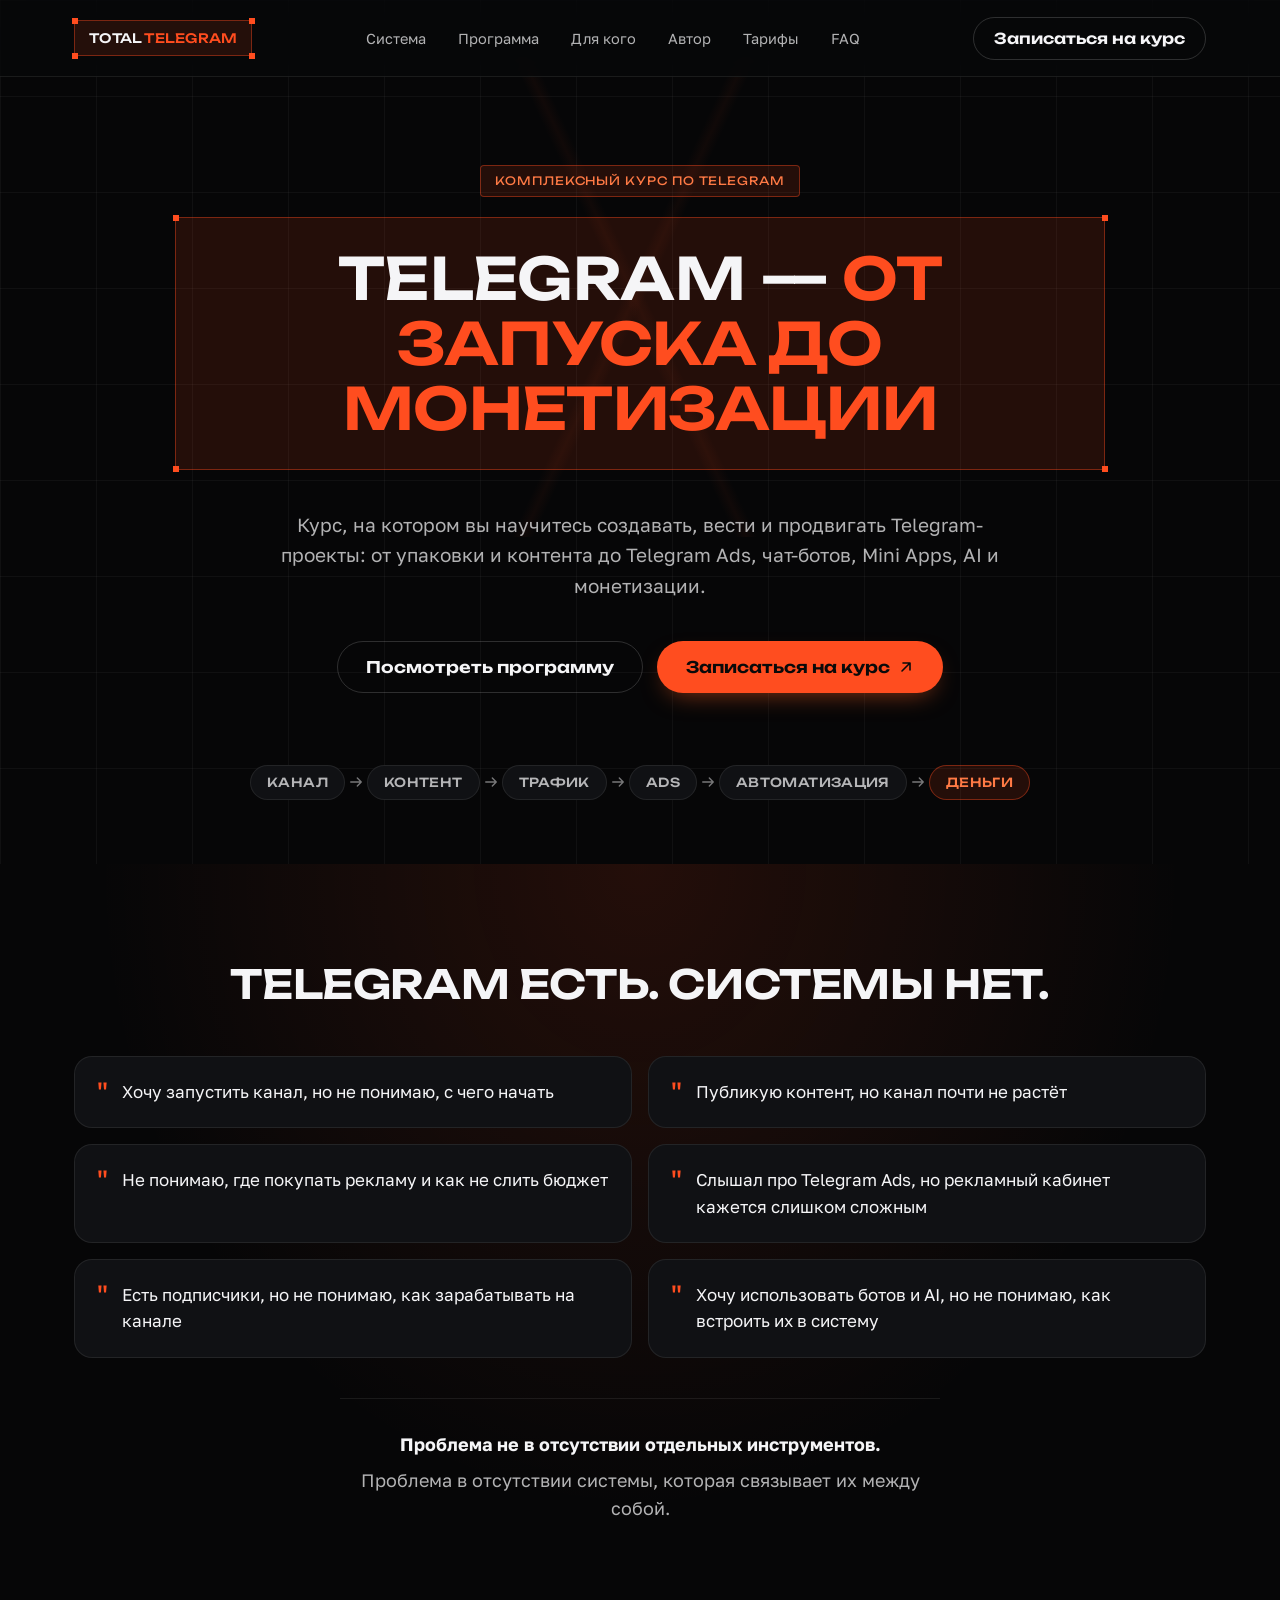
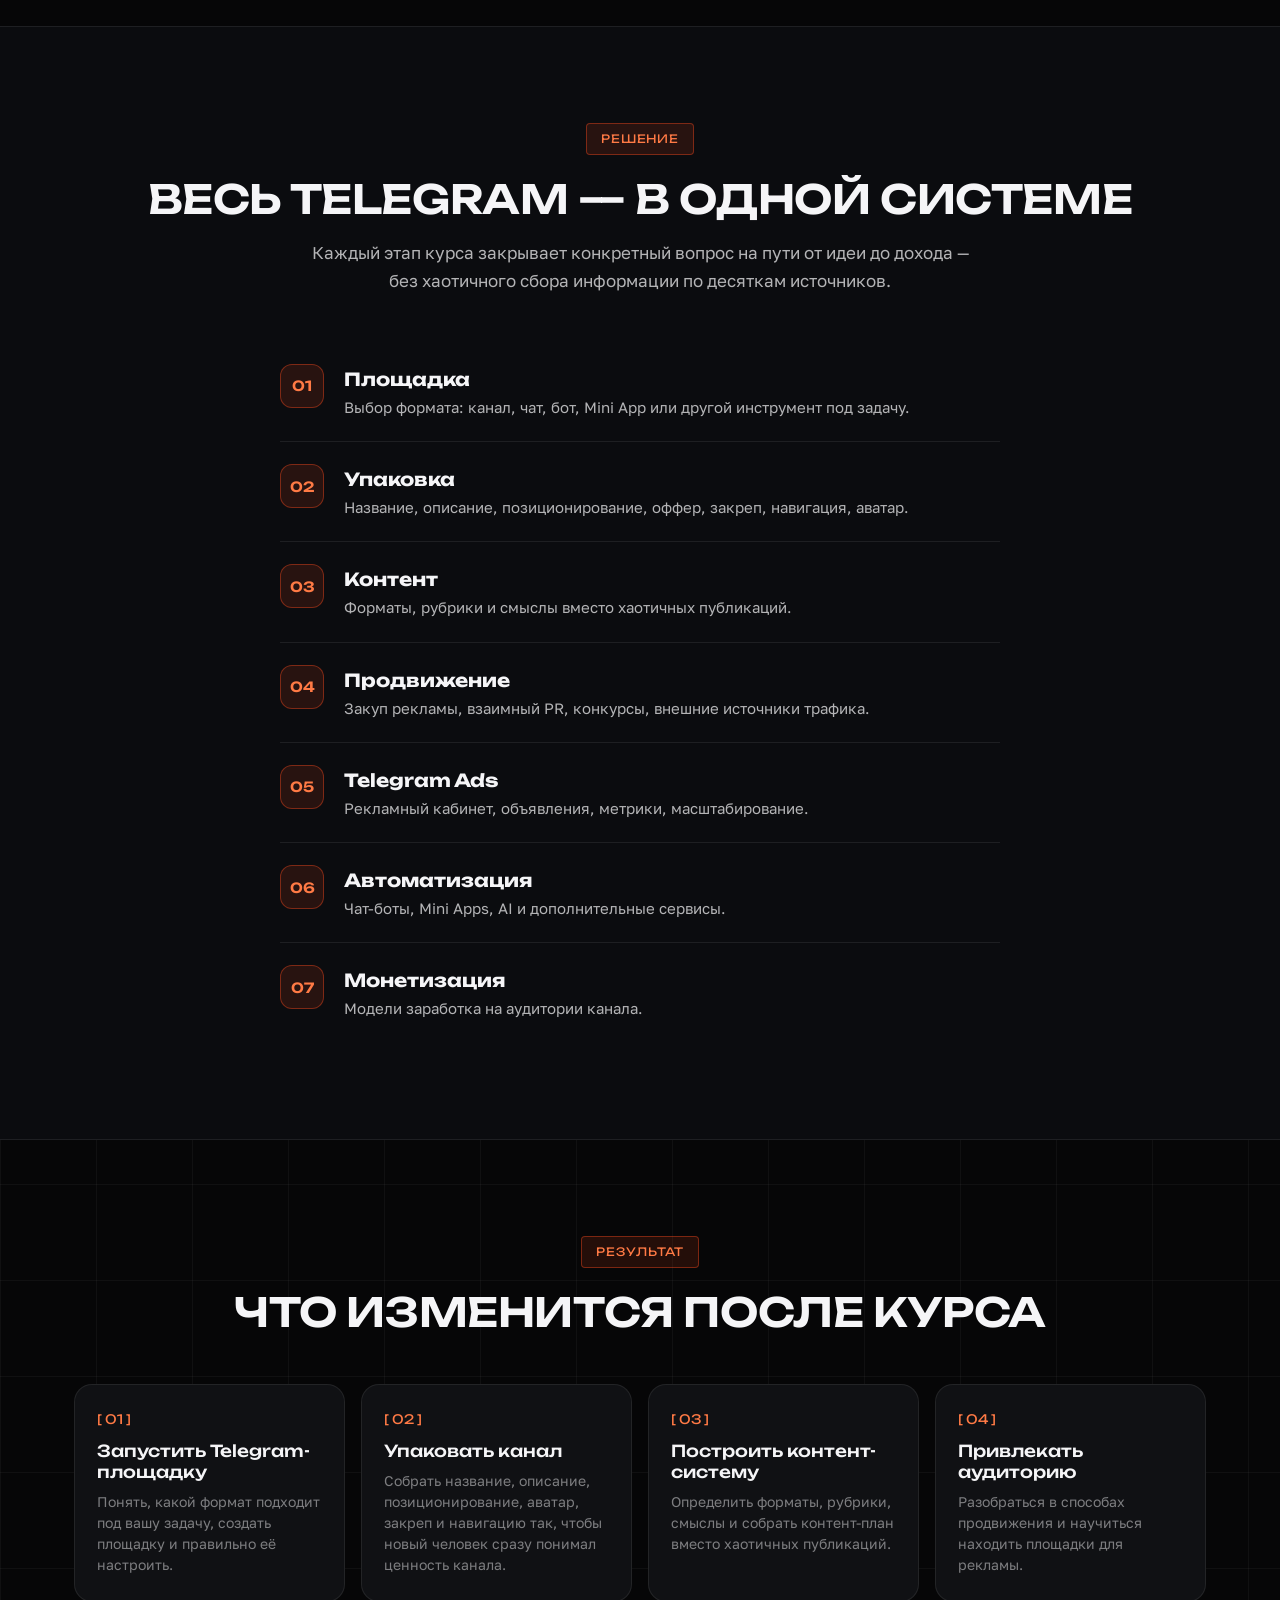
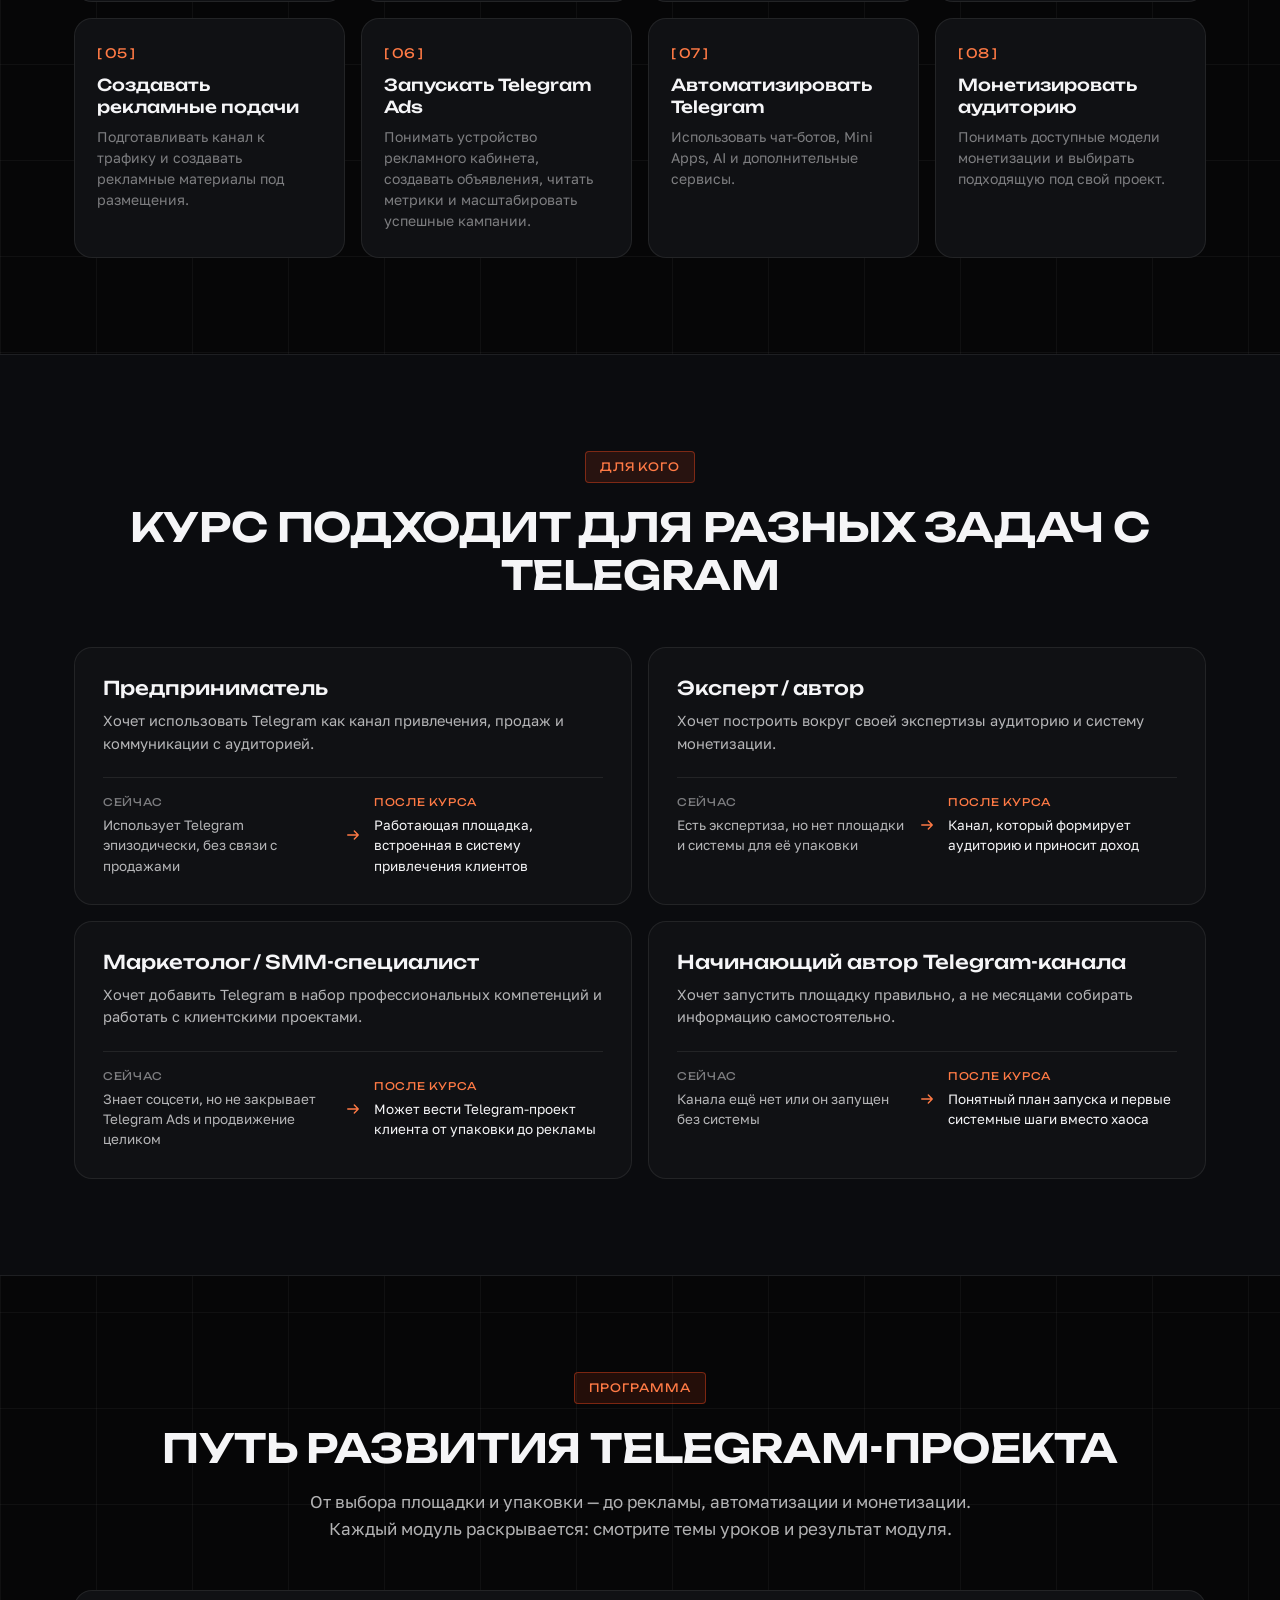
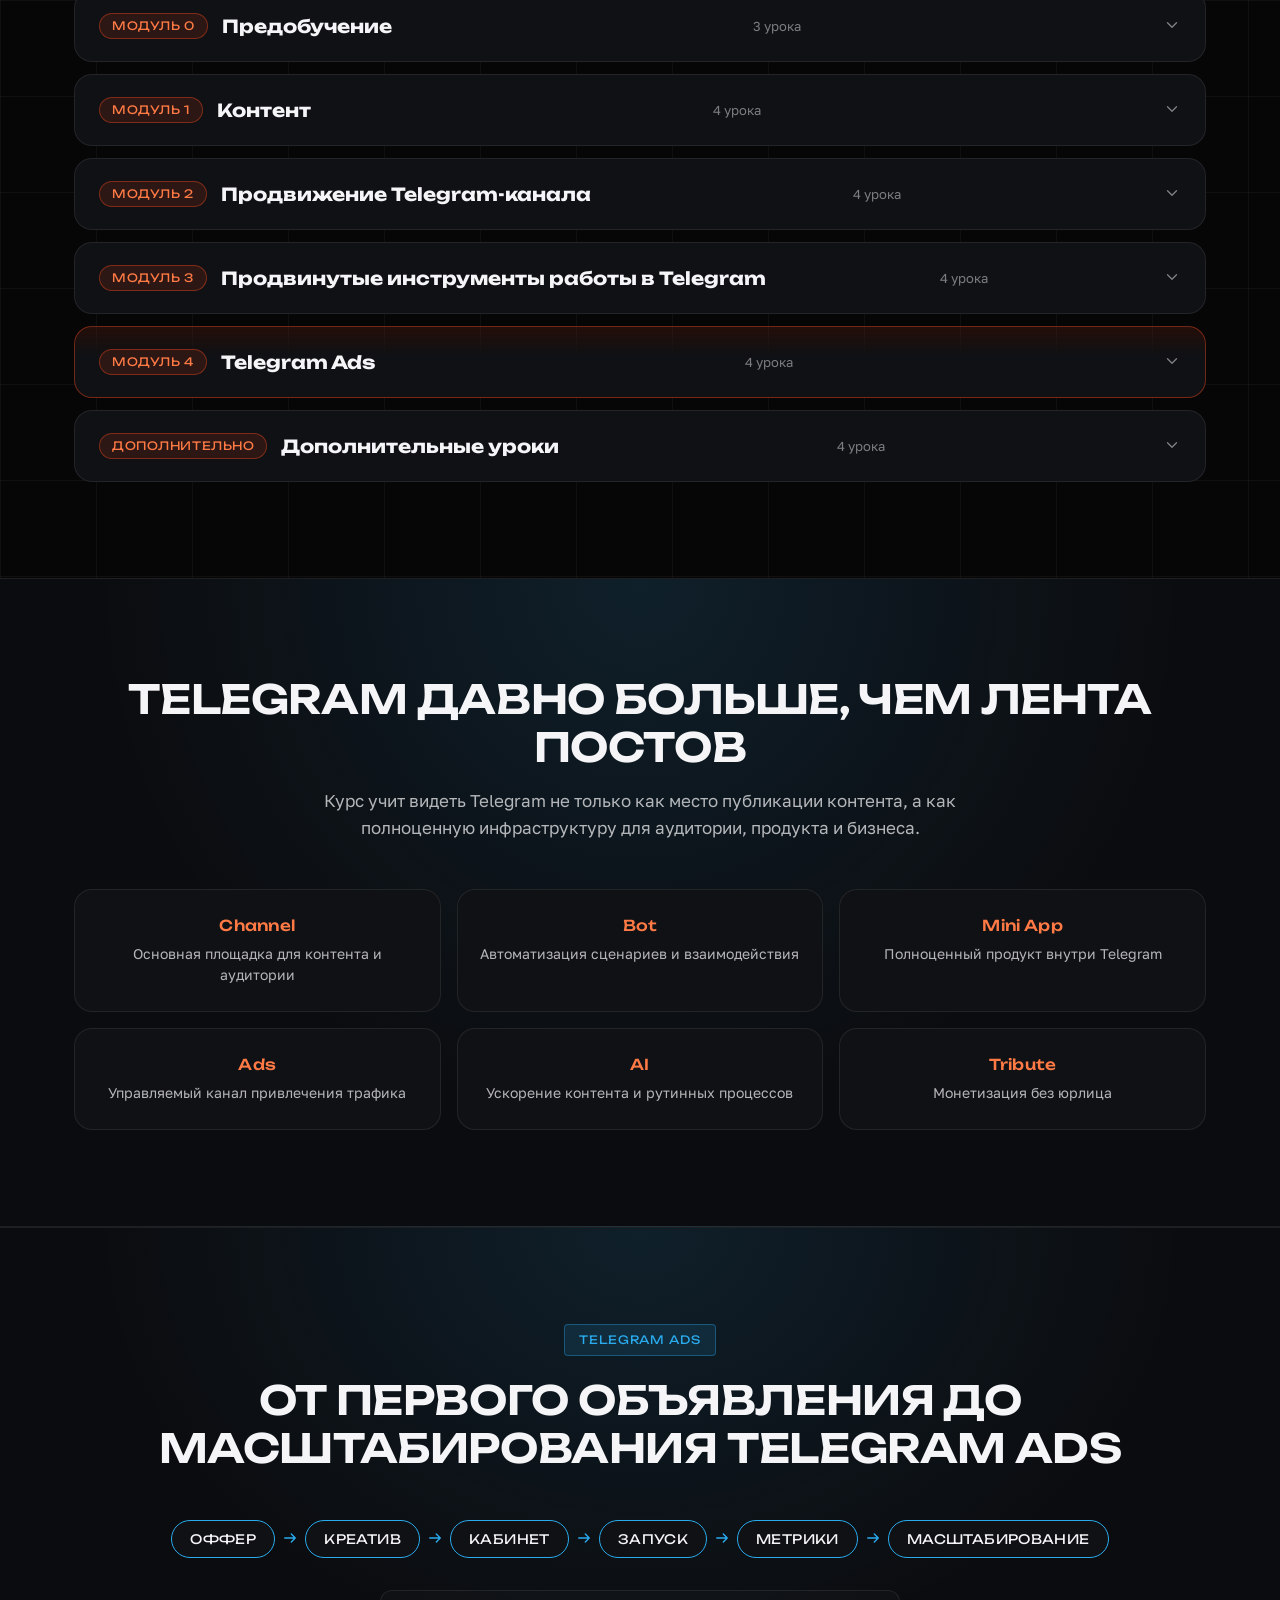
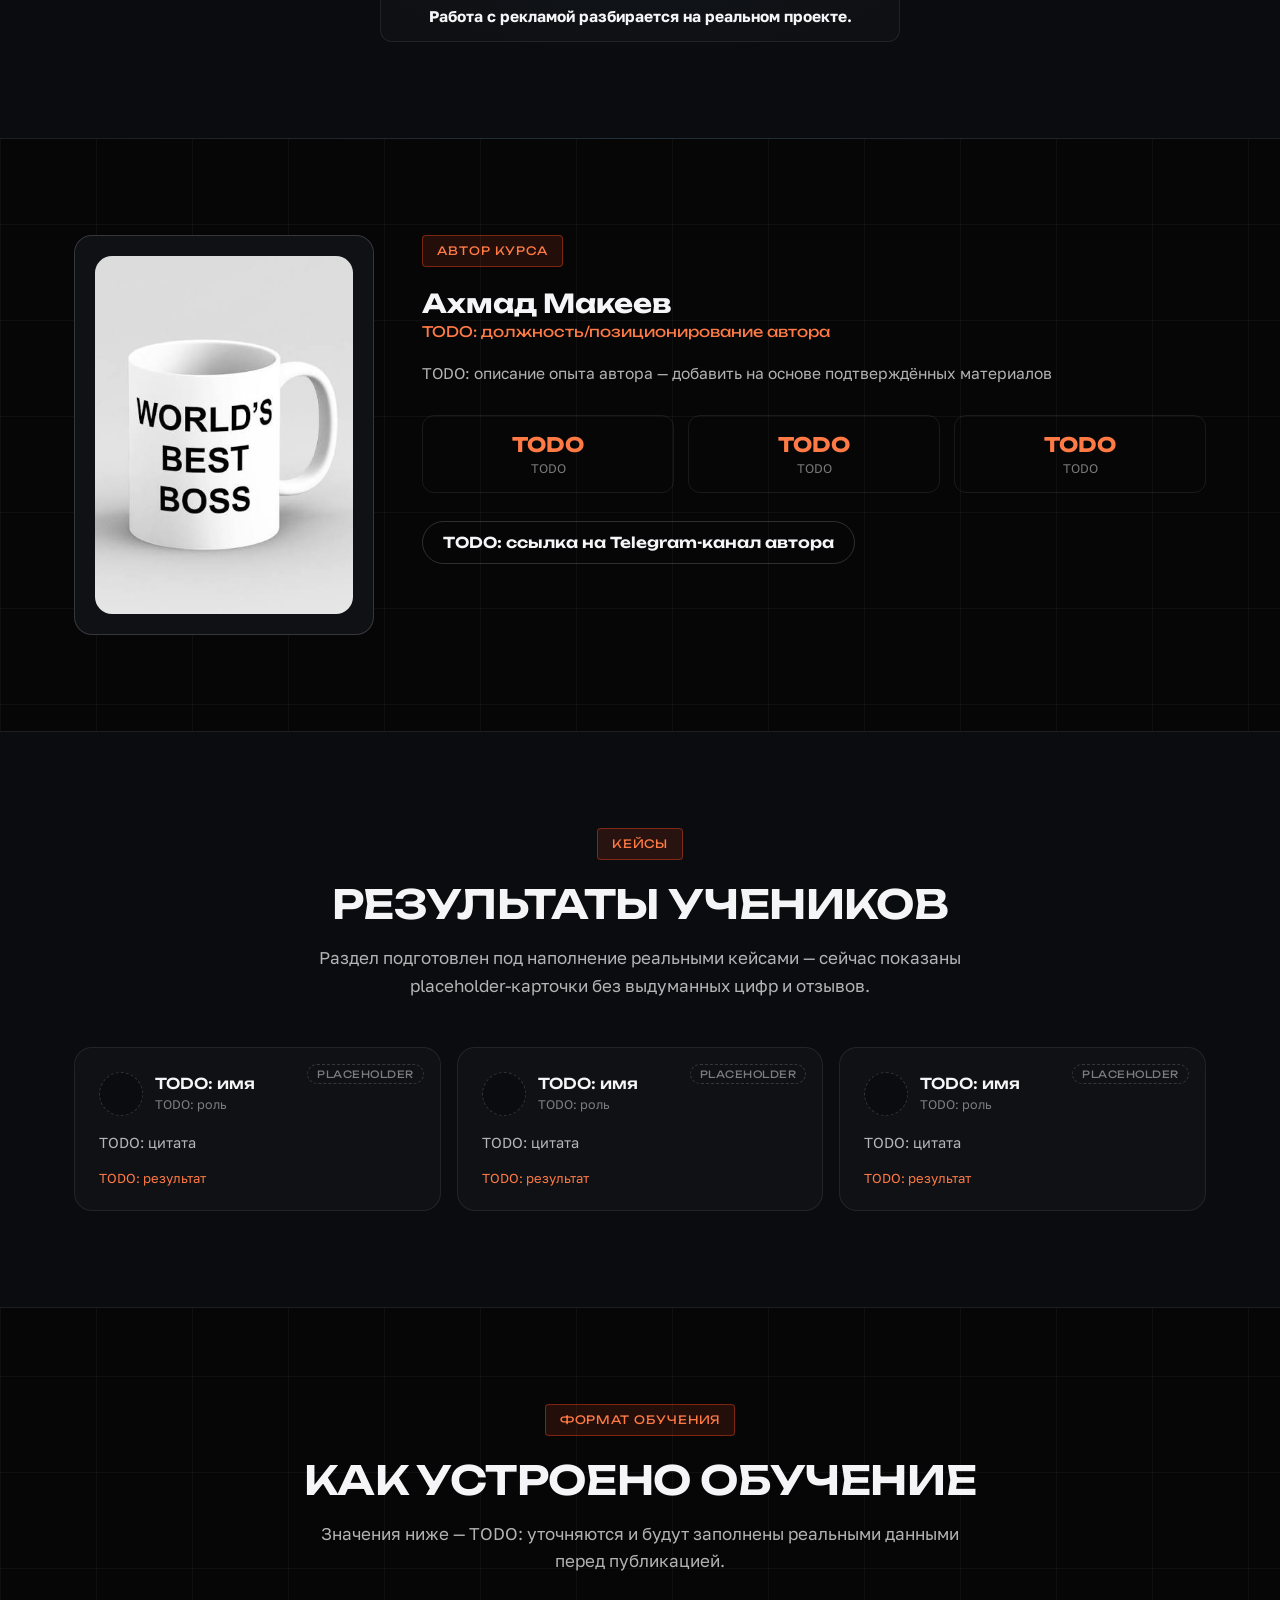
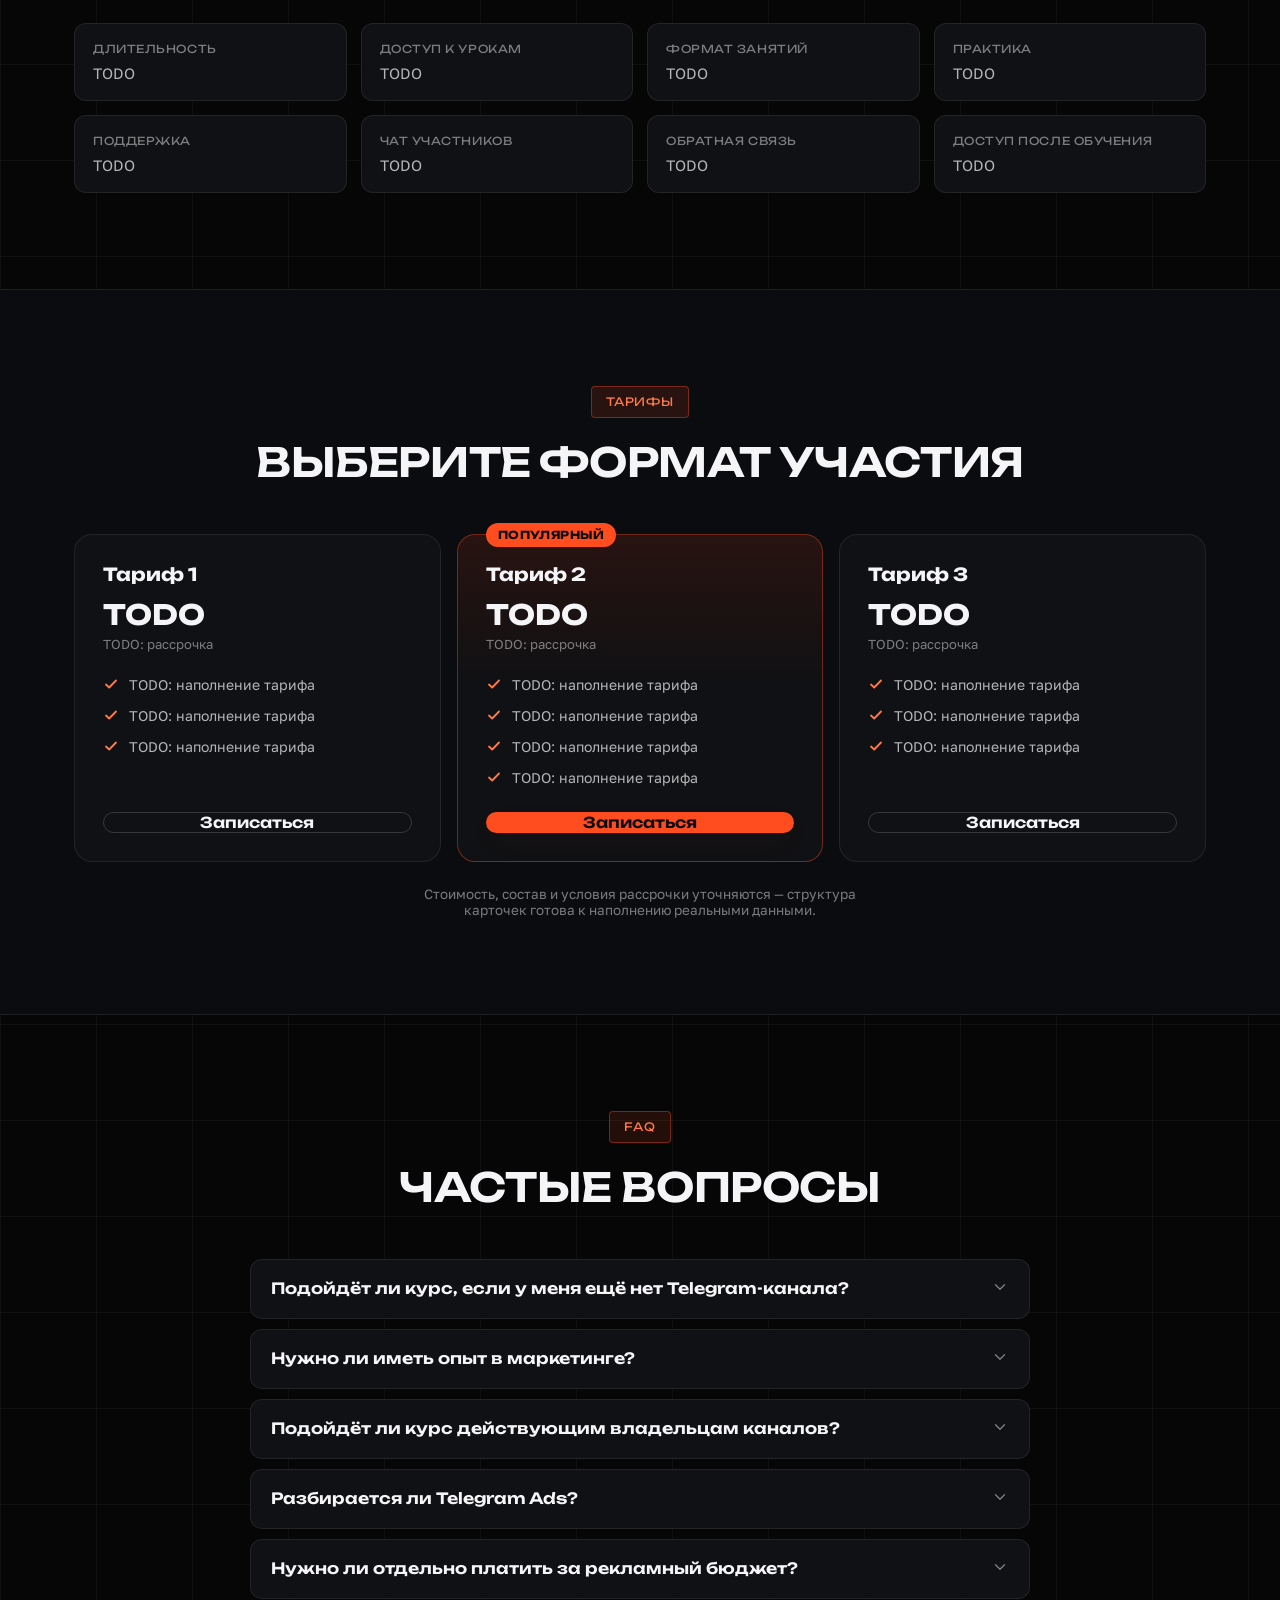
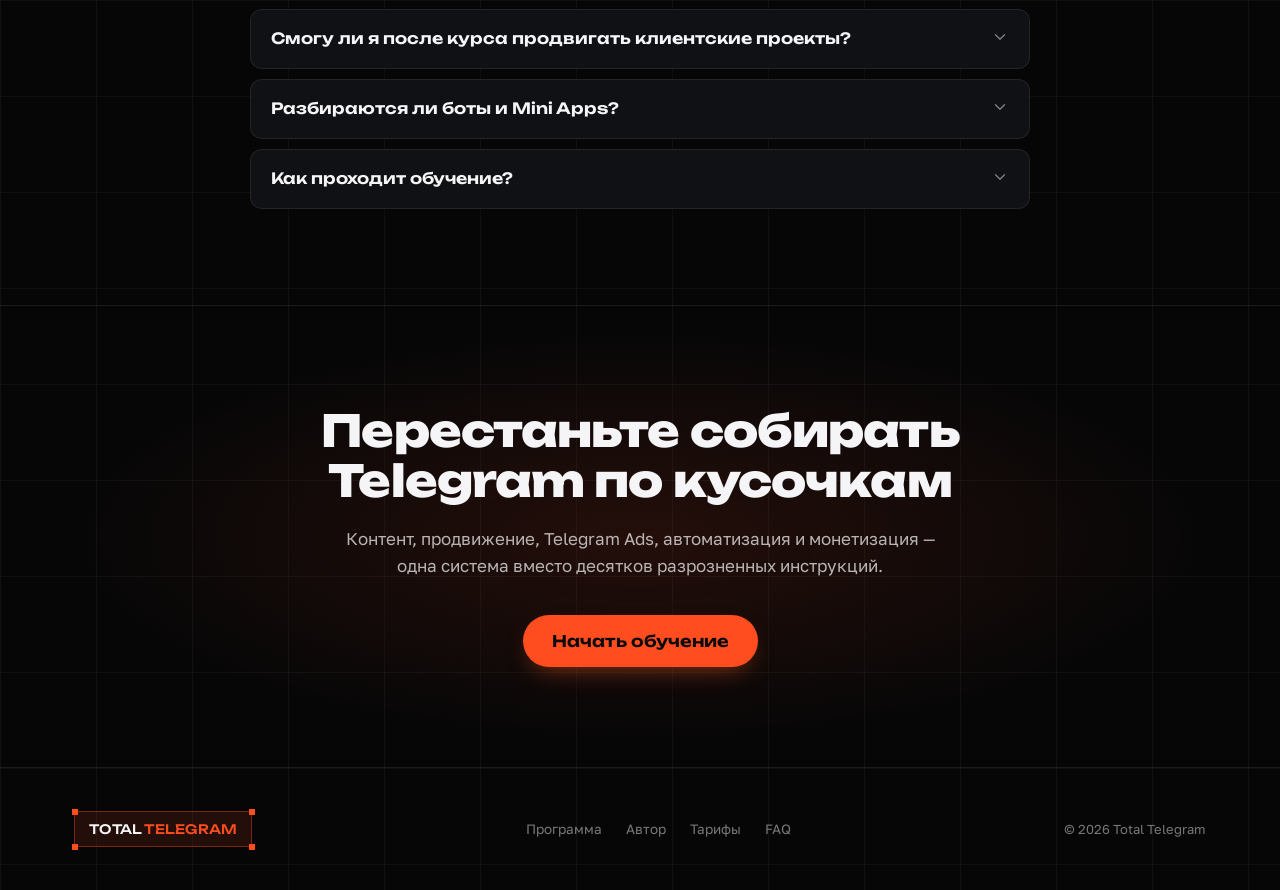
==== commit cb1b148f: "Добавить лид-магнит #1 и точечные визуальные правки лендинга Лид-магнит: интерактивный чек-лист «Раз" ====
--- a/index.html
+++ b/index.html
@@ -134,7 +134,7 @@
   <!-- 09 AUTHOR -->
   <section class="section" id="author">
     <div class="container author-grid">
-      <div class="author-photo">Фото автора<br />TODO</div>
+      <div class="author-photo"><img src="assets/author-photo.jpg" alt="Фото автора курса" /></div>
       <div>
         <div class="eyebrow">Автор курса</div>
         <h2 class="author-name" id="authorName"></h2>
--- a/styles.css
+++ b/styles.css
@@ -348,6 +348,8 @@
 /* =========================================================
    PAIN POINTS
    ========================================================= */
+#pain { background: radial-gradient(ellipse at top, var(--accent-soft), transparent 60%), var(--bg); }
+
 .pain-grid {
   display: grid;
   grid-template-columns: repeat(2, 1fr);
@@ -363,17 +365,19 @@
   border: 1px solid var(--border);
   border-radius: var(--radius);
   padding: 22px 22px;
-}
+  transition: border-color 0.2s ease;
+}
+.pain-card:hover { border-color: var(--accent-border); }
 
 .pain-quote-mark {
   font-family: var(--font-mono);
-  font-size: 22px;
+  font-size: 26px;
   color: var(--accent);
   line-height: 1;
   flex-shrink: 0;
 }
 
-.pain-card p { margin: 0; font-size: 15.5px; line-height: 1.55; color: var(--ink-soft); }
+.pain-card p { margin: 0; font-size: 17px; line-height: 1.55; color: var(--ink); }
 
 .pain-conclusion {
   text-align: center;
@@ -551,6 +555,8 @@
 /* =========================================================
    ECOSYSTEM
    ========================================================= */
+#ecosystem { background: radial-gradient(ellipse at top, var(--tg-blue-soft), transparent 60%), var(--bg-alt); }
+
 .eco-grid { display: grid; grid-template-columns: repeat(3, 1fr); gap: 16px; }
 
 .eco-card {
@@ -612,7 +618,7 @@
 .author-photo {
   aspect-ratio: 3/4;
   border-radius: var(--radius);
-  border: 1px dashed var(--border-strong);
+  border: 1px solid var(--border-strong);
   background: var(--surface);
   display: flex;
   align-items: center;
@@ -622,7 +628,9 @@
   font-size: 12px;
   text-align: center;
   padding: 20px;
-}
+  overflow: hidden;
+}
+.author-photo img { width: 100%; height: 100%; object-fit: cover; border-radius: calc(var(--radius) - 1px); }
 
 .author-name { font-size: 26px; font-weight: 700; margin: 0 0 4px; }
 .author-role { font-size: 14.5px; color: var(--accent-2); font-family: var(--font-mono); margin: 0 0 20px; }
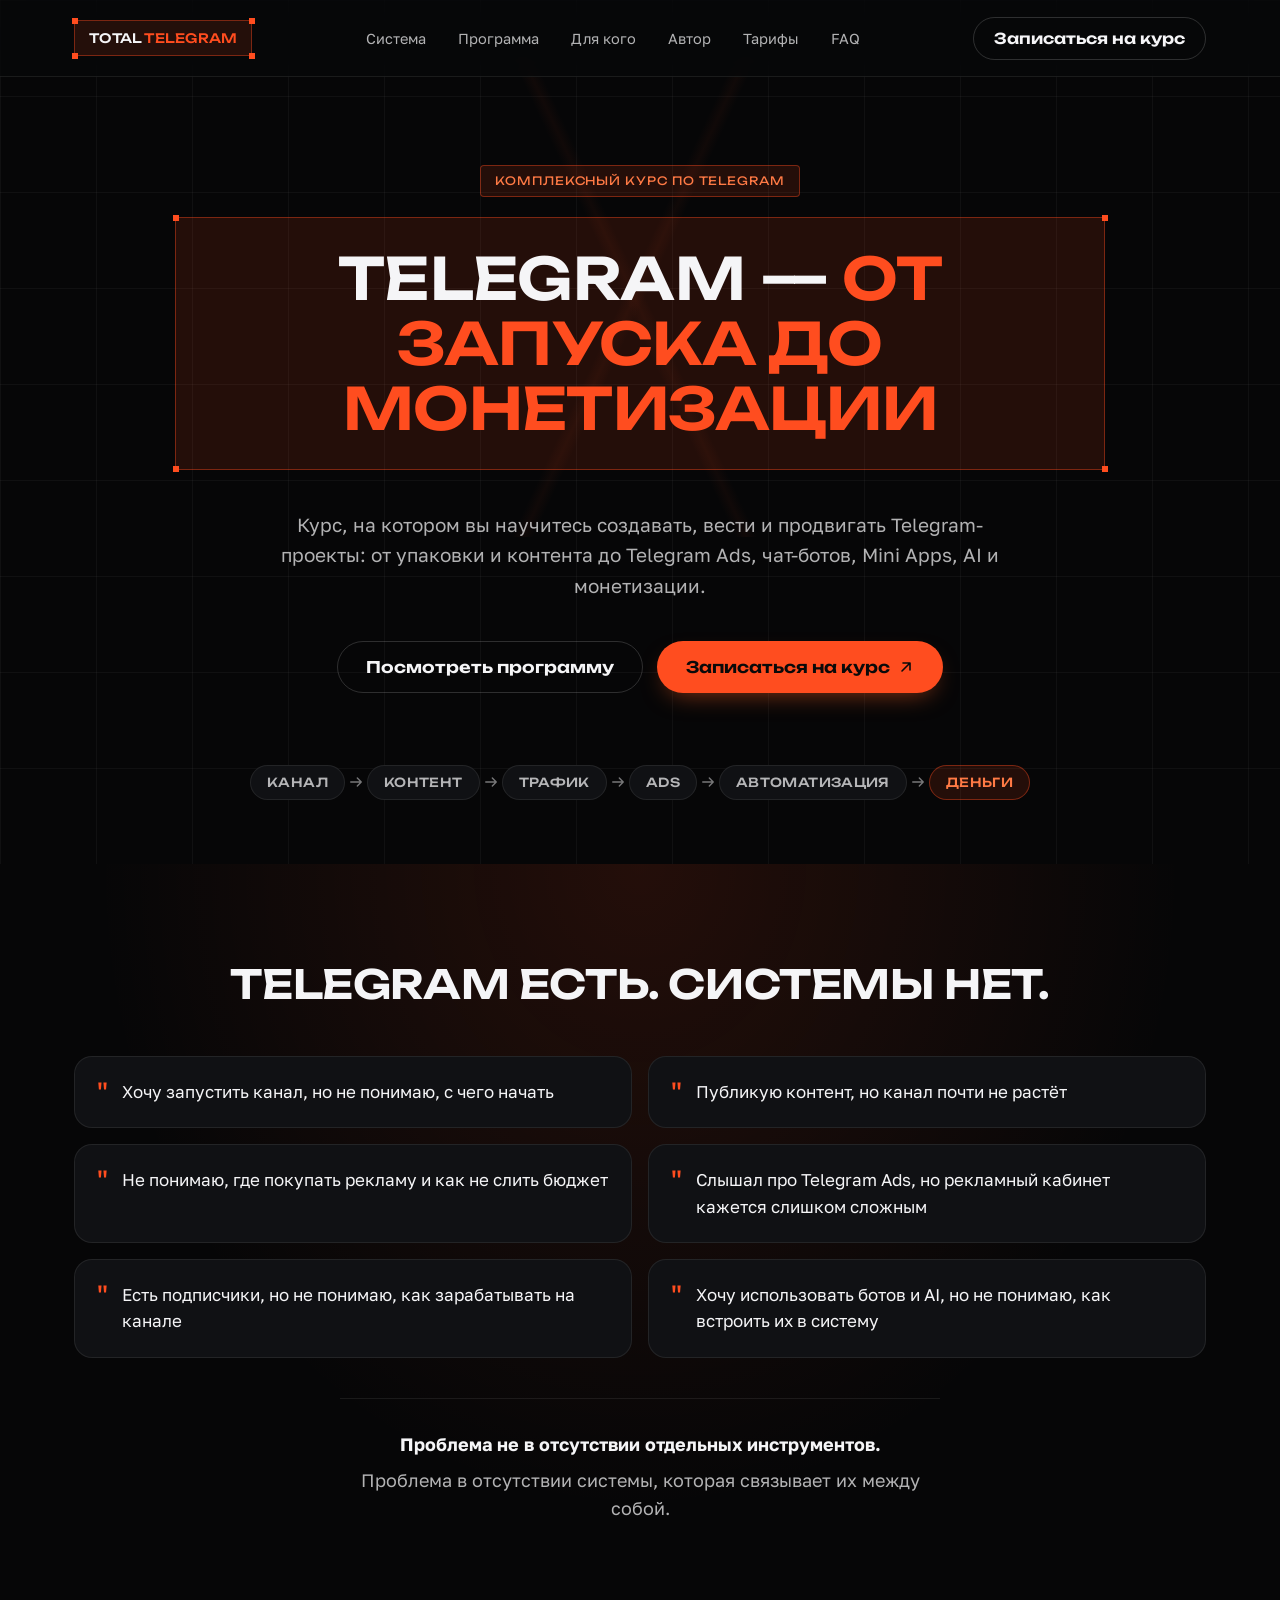
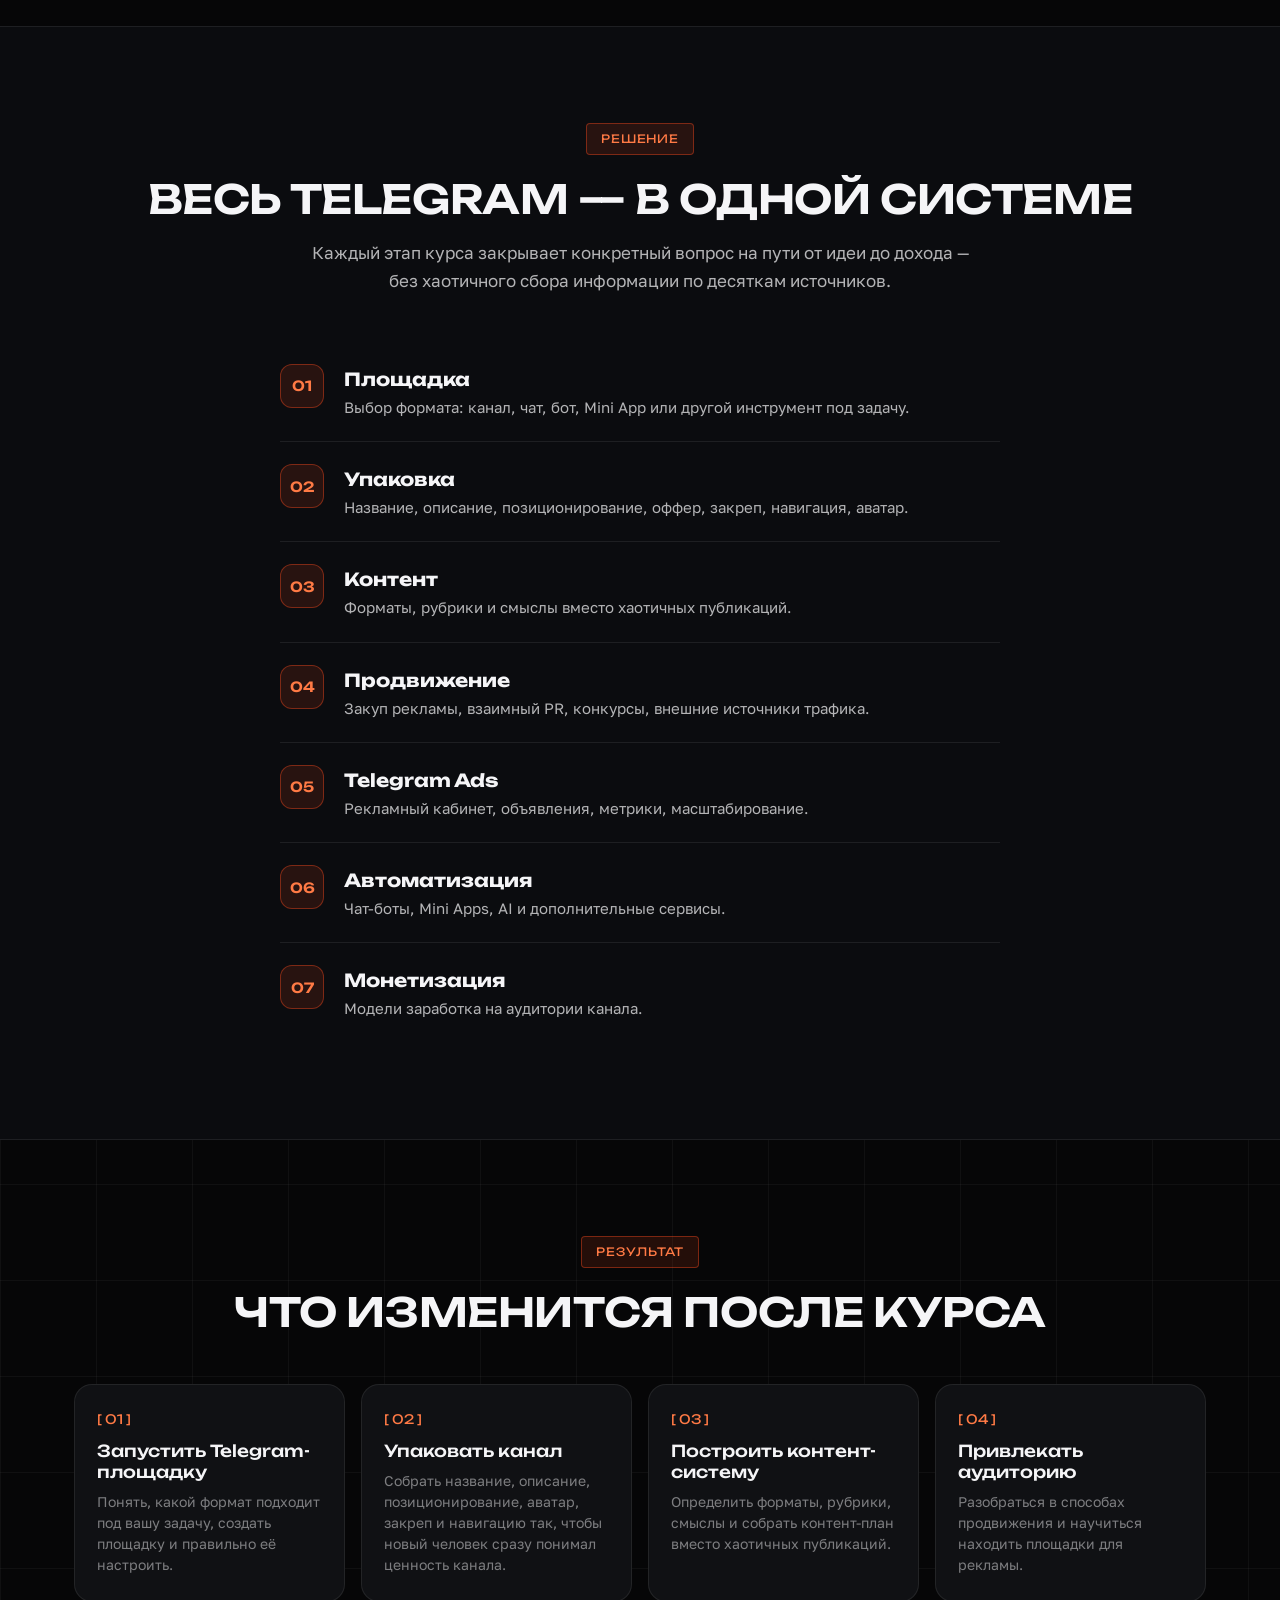
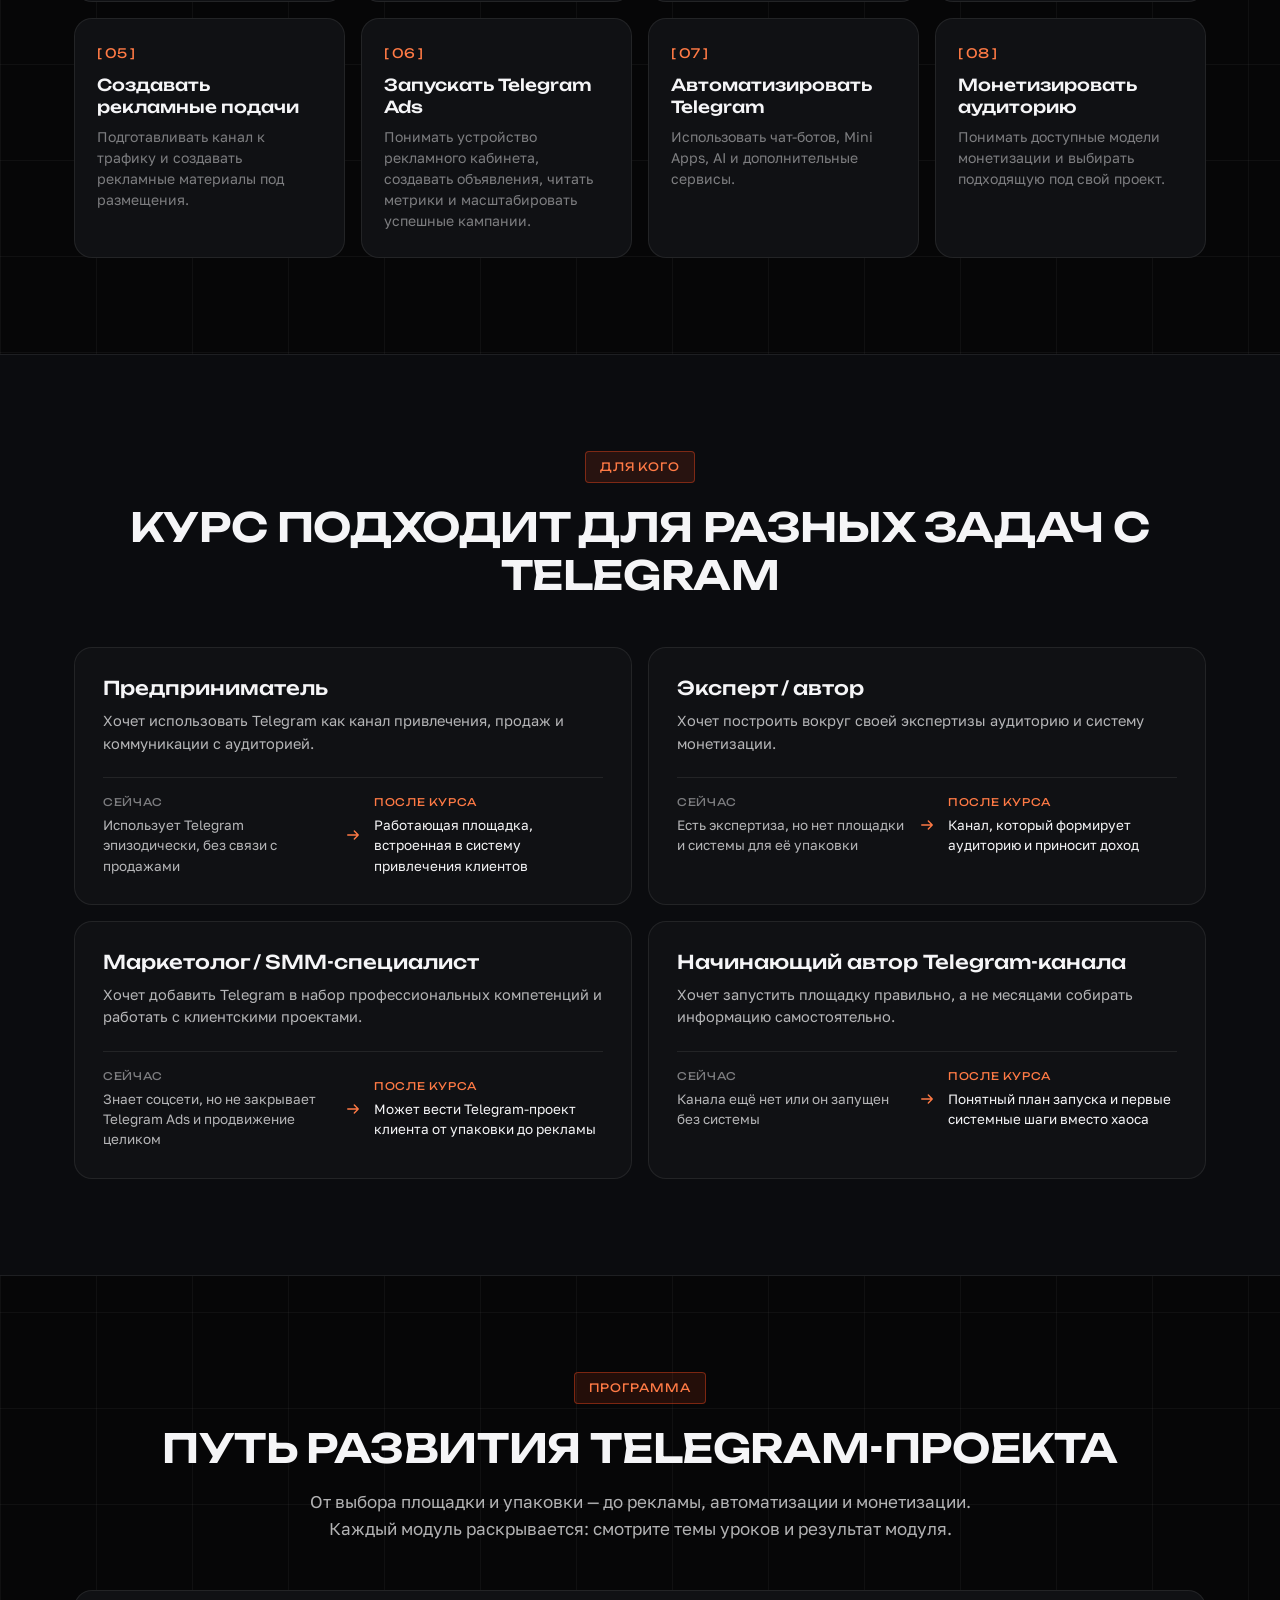
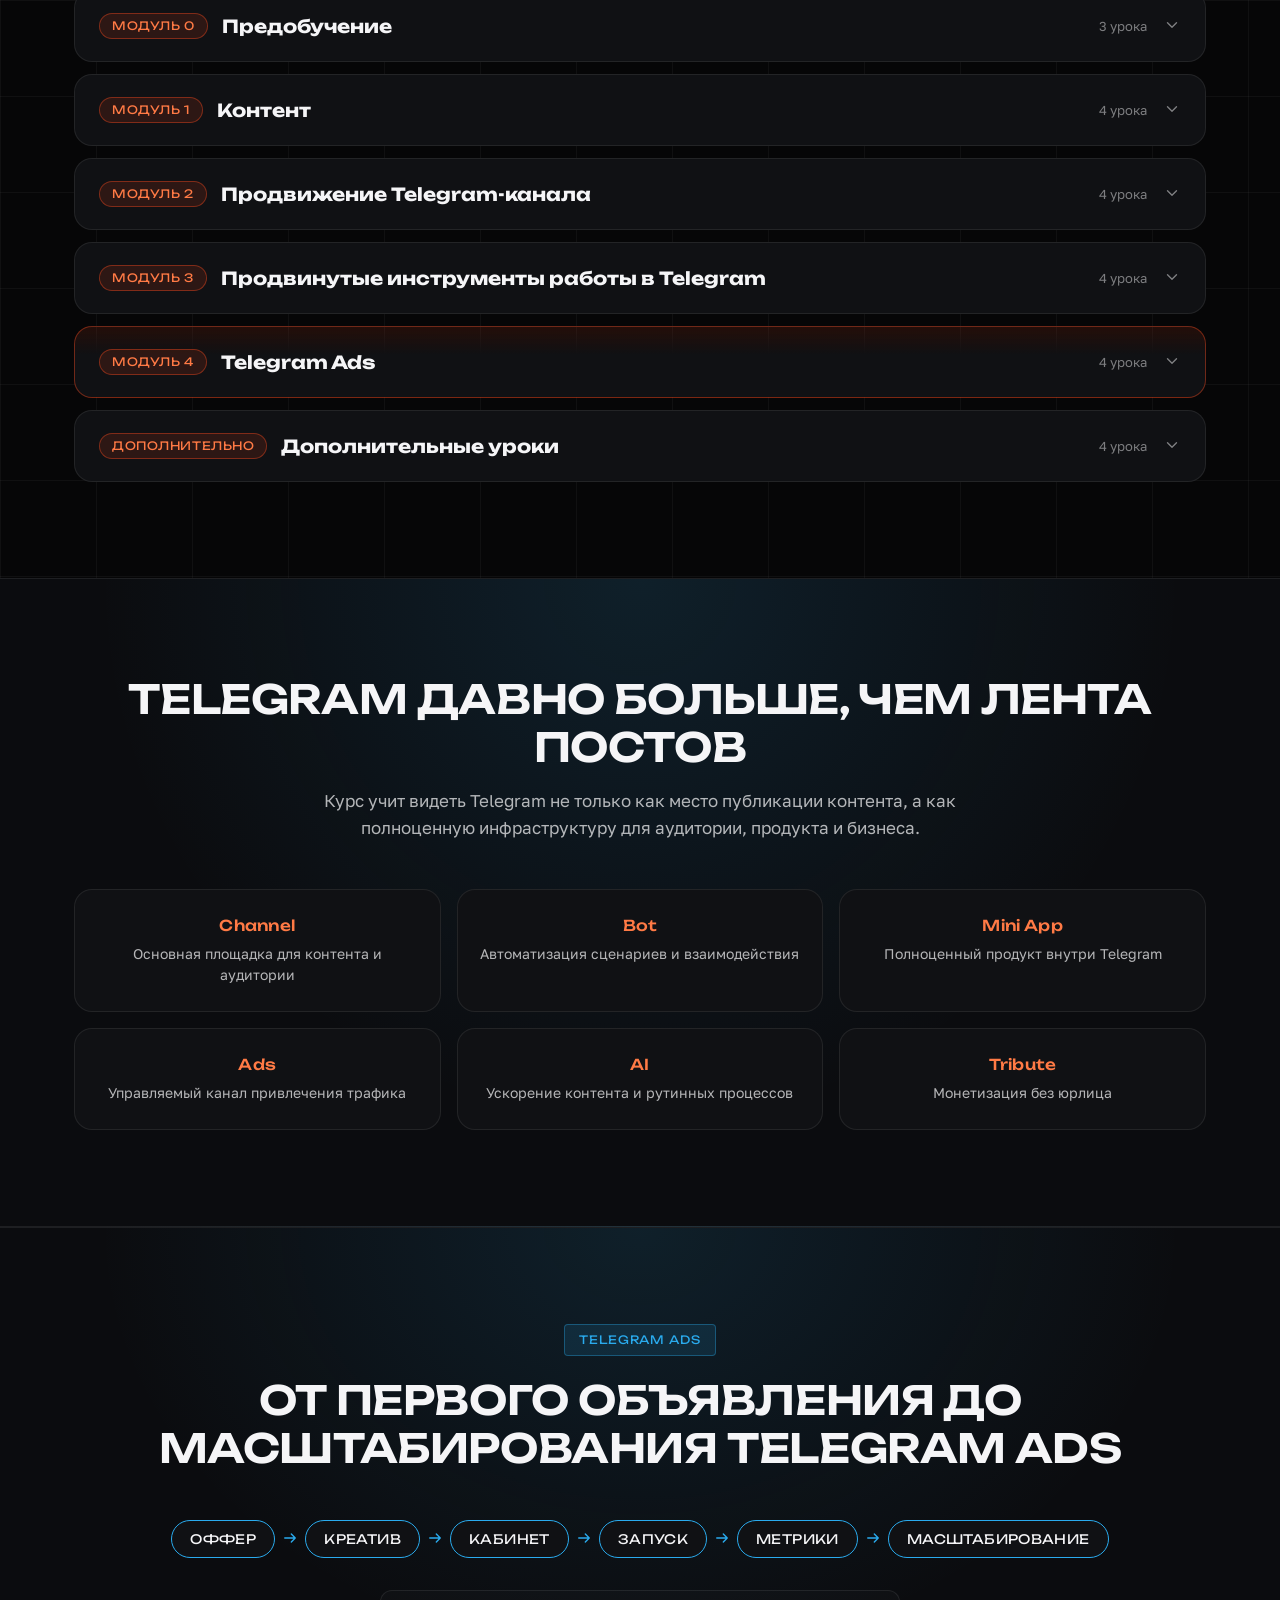
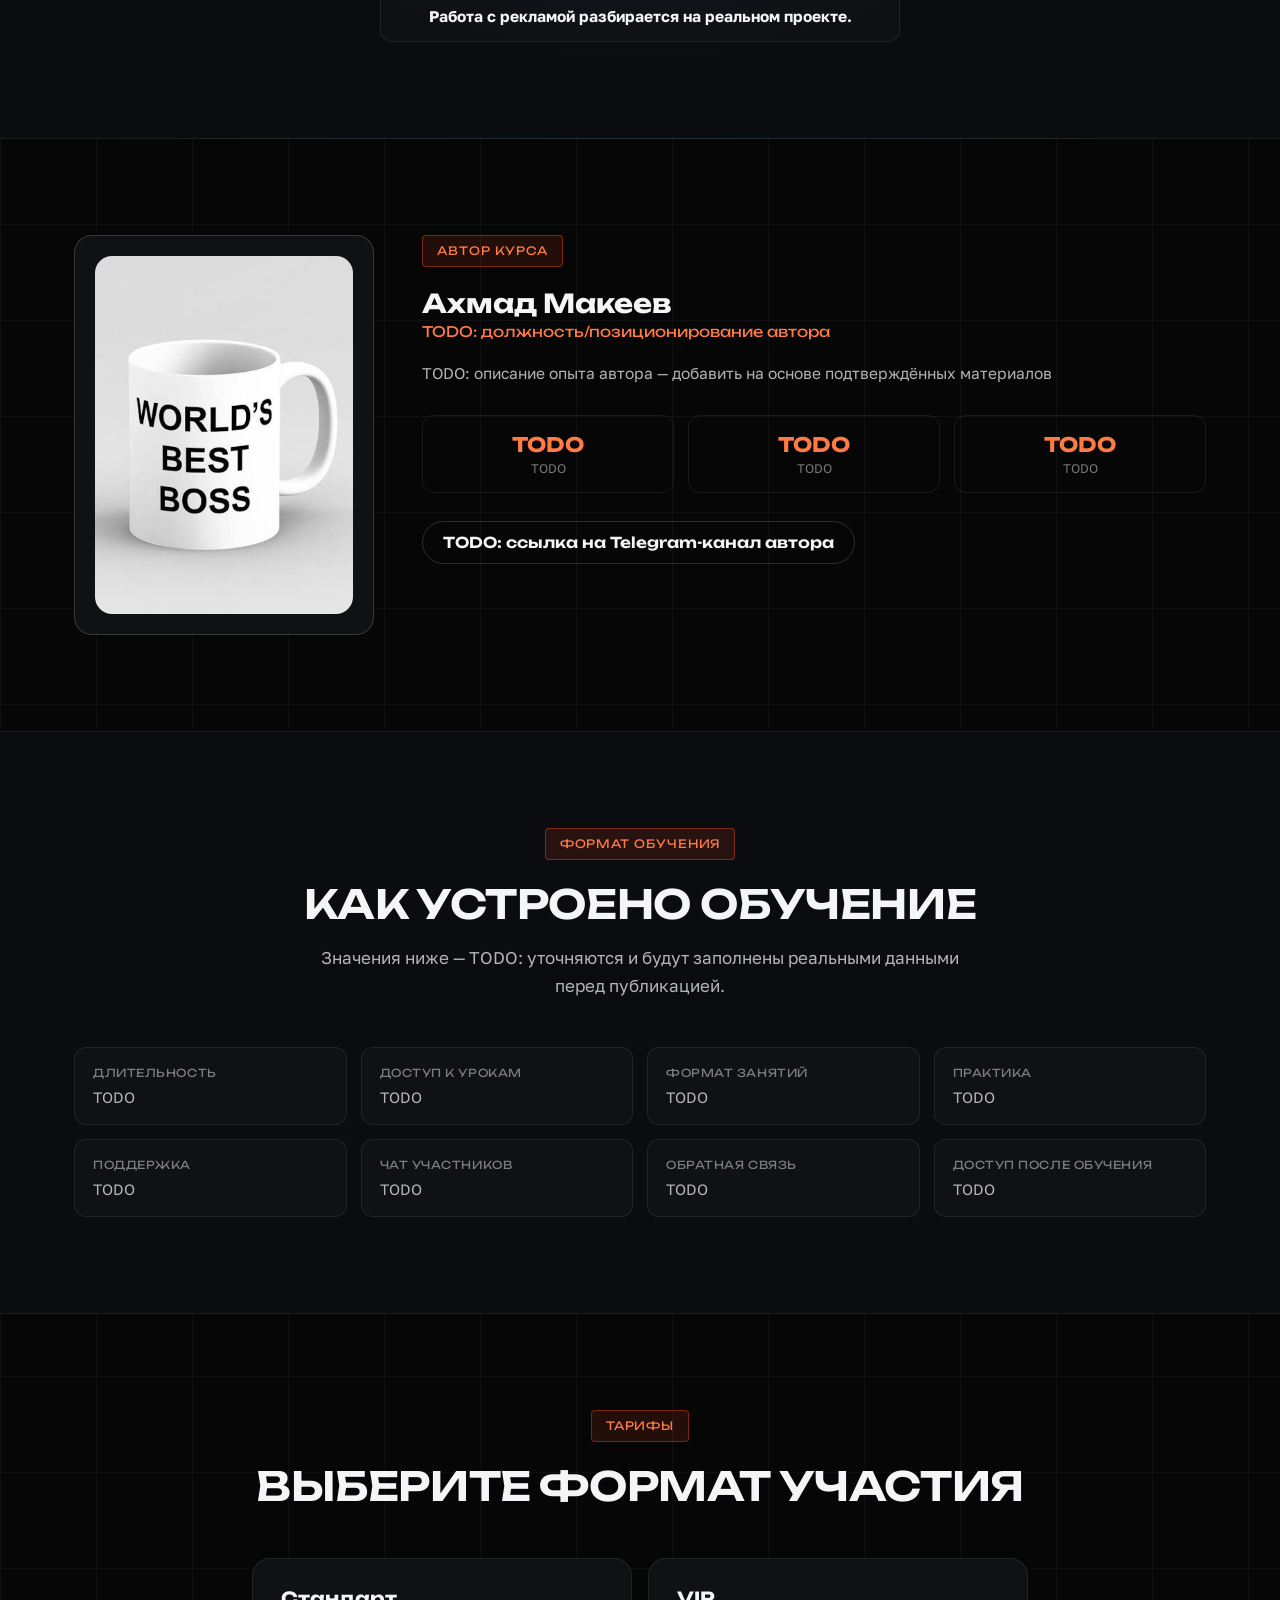
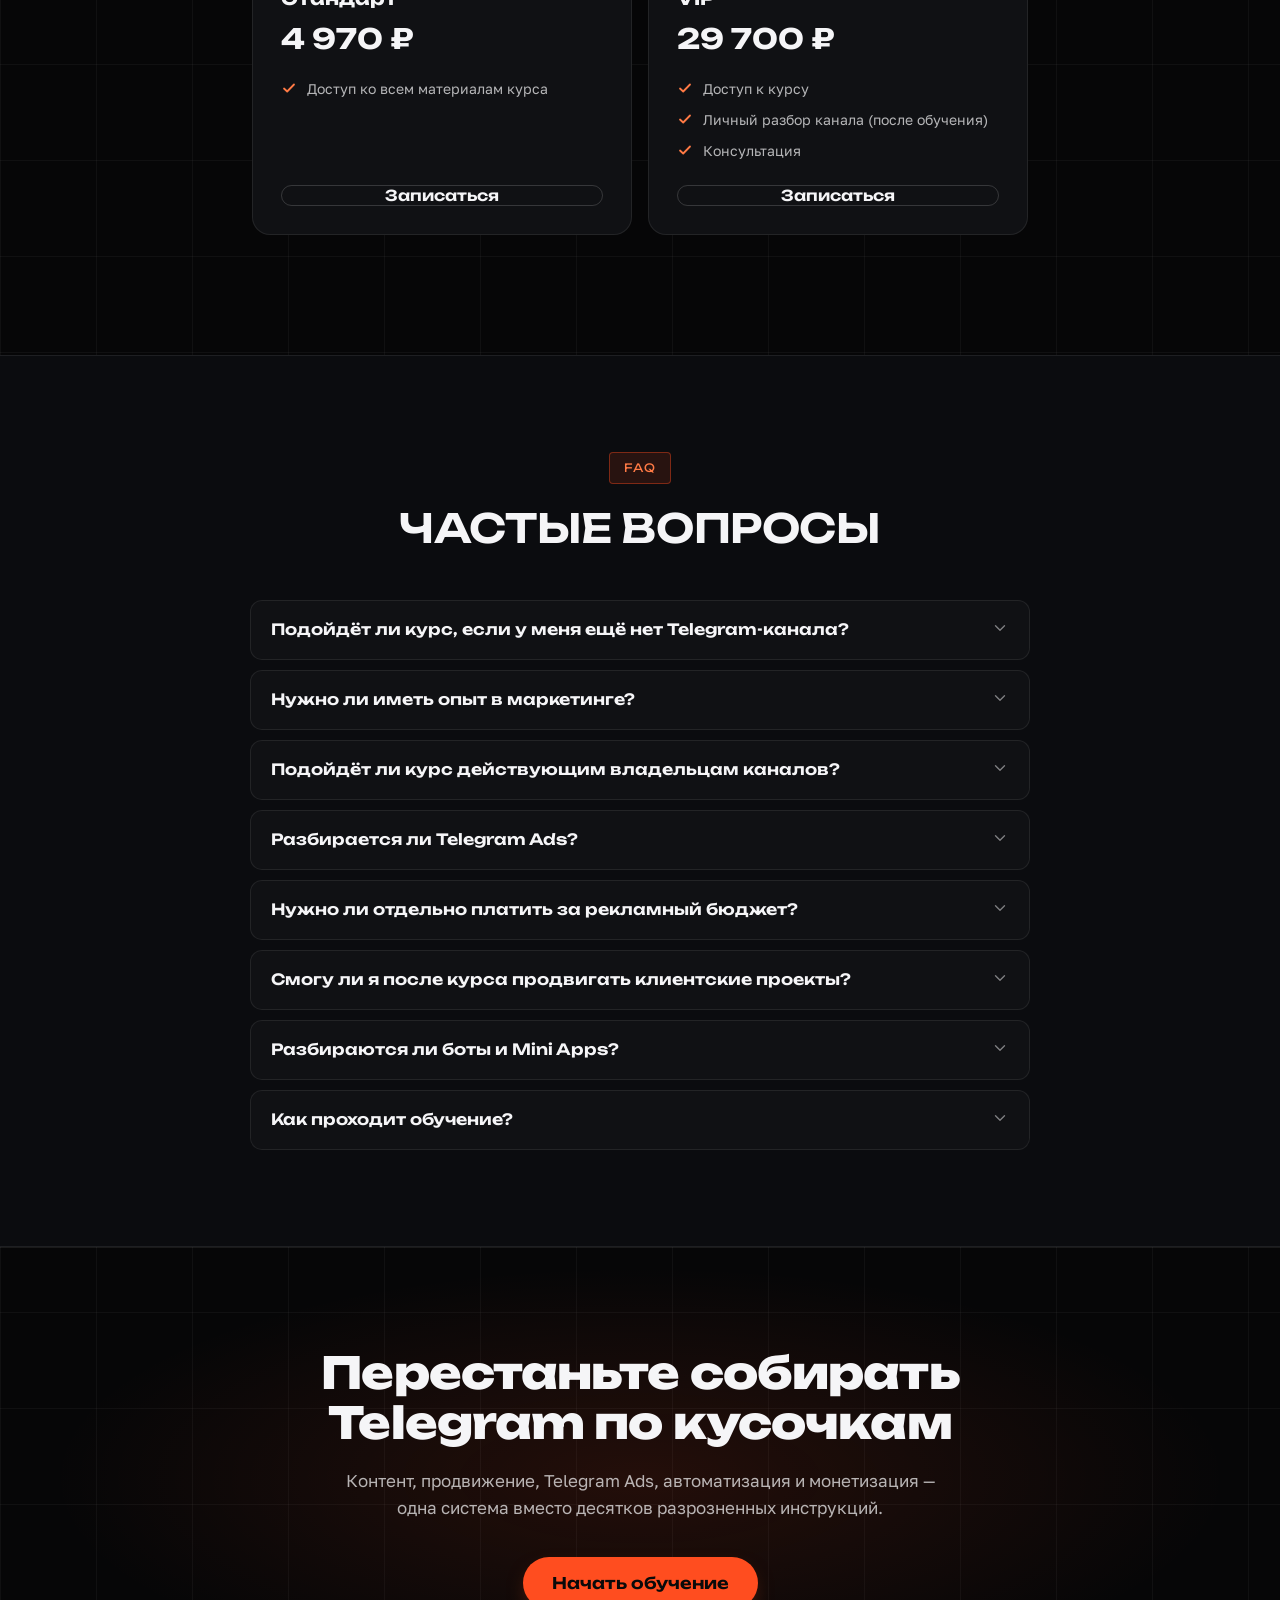
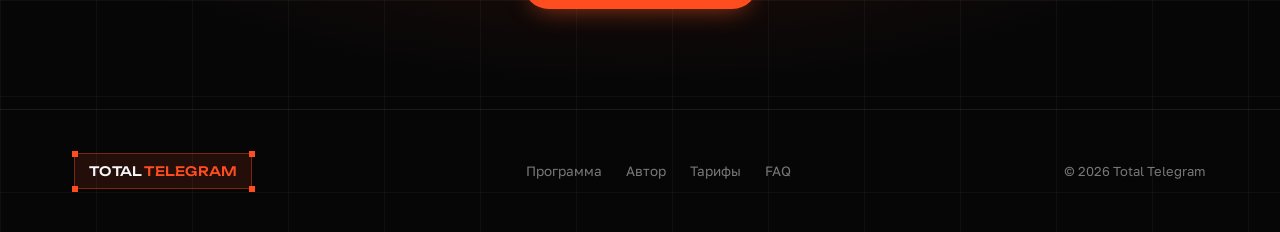
==== commit ef829c11: "Убрать блок «Кейсы», выровнять счётчик уроков в программе, добавить тарифы - Блок «Кейсы» временно с" ====
--- a/index.html
+++ b/index.html
@@ -146,20 +146,8 @@
     </div>
   </section>
 
-  <!-- 10 CASES -->
-  <section class="section section-alt" id="cases">
-    <div class="container">
-      <div class="section-head center">
-        <div class="eyebrow">Кейсы</div>
-        <h2 class="section-title">Результаты учеников</h2>
-        <p class="section-lead">Раздел подготовлен под наполнение реальными кейсами — сейчас показаны placeholder-карточки без выдуманных цифр и отзывов.</p>
-      </div>
-      <div class="cases-grid" id="casesGrid"></div>
-    </div>
-  </section>
-
   <!-- 11 LEARNING FORMAT -->
-  <section class="section" id="format">
+  <section class="section section-alt" id="format">
     <div class="container">
       <div class="section-head center">
         <div class="eyebrow">Формат обучения</div>
@@ -171,7 +159,7 @@
   </section>
 
   <!-- 12 PRICING -->
-  <section class="section section-alt" id="pricing">
+  <section class="section" id="pricing">
     <div class="container">
       <div class="section-head center">
         <div class="eyebrow">Тарифы</div>
@@ -183,7 +171,7 @@
   </section>
 
   <!-- 13 FAQ -->
-  <section class="section" id="faq">
+  <section class="section section-alt" id="faq">
     <div class="container">
       <div class="section-head center">
         <div class="eyebrow">FAQ</div>
--- a/styles.css
+++ b/styles.css
@@ -498,7 +498,7 @@
   padding: 22px 24px;
 }
 
-.program-module-title { display: flex; align-items: center; gap: 14px; min-width: 0; flex-wrap: wrap; }
+.program-module-title { display: flex; align-items: center; gap: 14px; min-width: 0; flex: 1; flex-wrap: wrap; }
 
 .program-badge {
   font-family: var(--font-mono);
@@ -694,7 +694,7 @@
 /* =========================================================
    PRICING
    ========================================================= */
-.pricing-grid { display: grid; grid-template-columns: repeat(3, 1fr); gap: 16px; margin-bottom: 24px; }
+.pricing-grid { display: grid; grid-template-columns: repeat(2, minmax(0, 380px)); justify-content: center; gap: 16px; margin-bottom: 24px; }
 
 .price-card {
   background: var(--surface);
@@ -723,7 +723,8 @@
 }
 
 .price-name { font-size: 18px; font-weight: 700; margin: 0 0 12px; }
-.price-value { display: flex; align-items: baseline; gap: 10px; margin-bottom: 4px; flex-wrap: wrap; }
+.price-value { display: flex; align-items: baseline; gap: 10px; margin-bottom: 22px; flex-wrap: wrap; }
+.price-value:has(+ .price-installment) { margin-bottom: 4px; }
 .price-amount { font-family: var(--font-mono); font-size: 28px; font-weight: 700; }
 .price-old { font-size: 15px; color: var(--muted); text-decoration: line-through; }
 .price-installment { font-size: 13px; color: var(--muted); margin: 0 0 22px; }
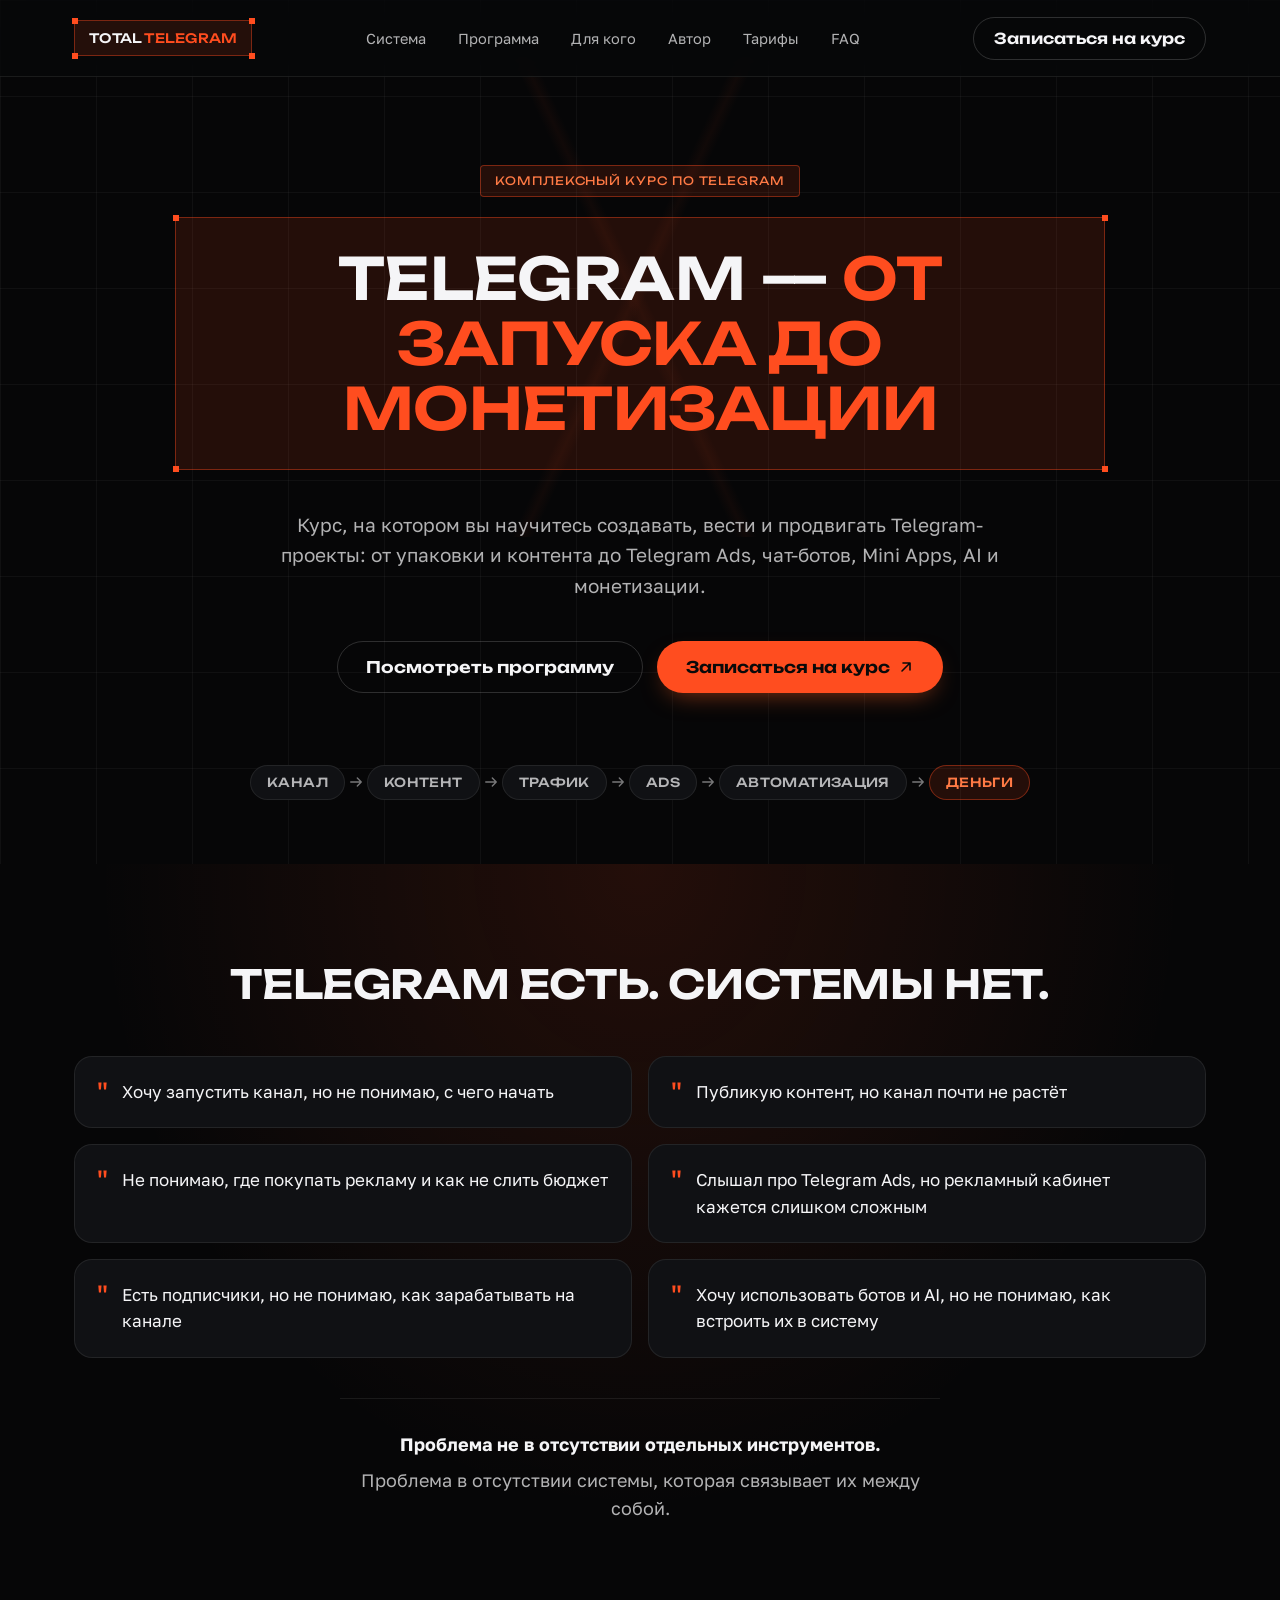
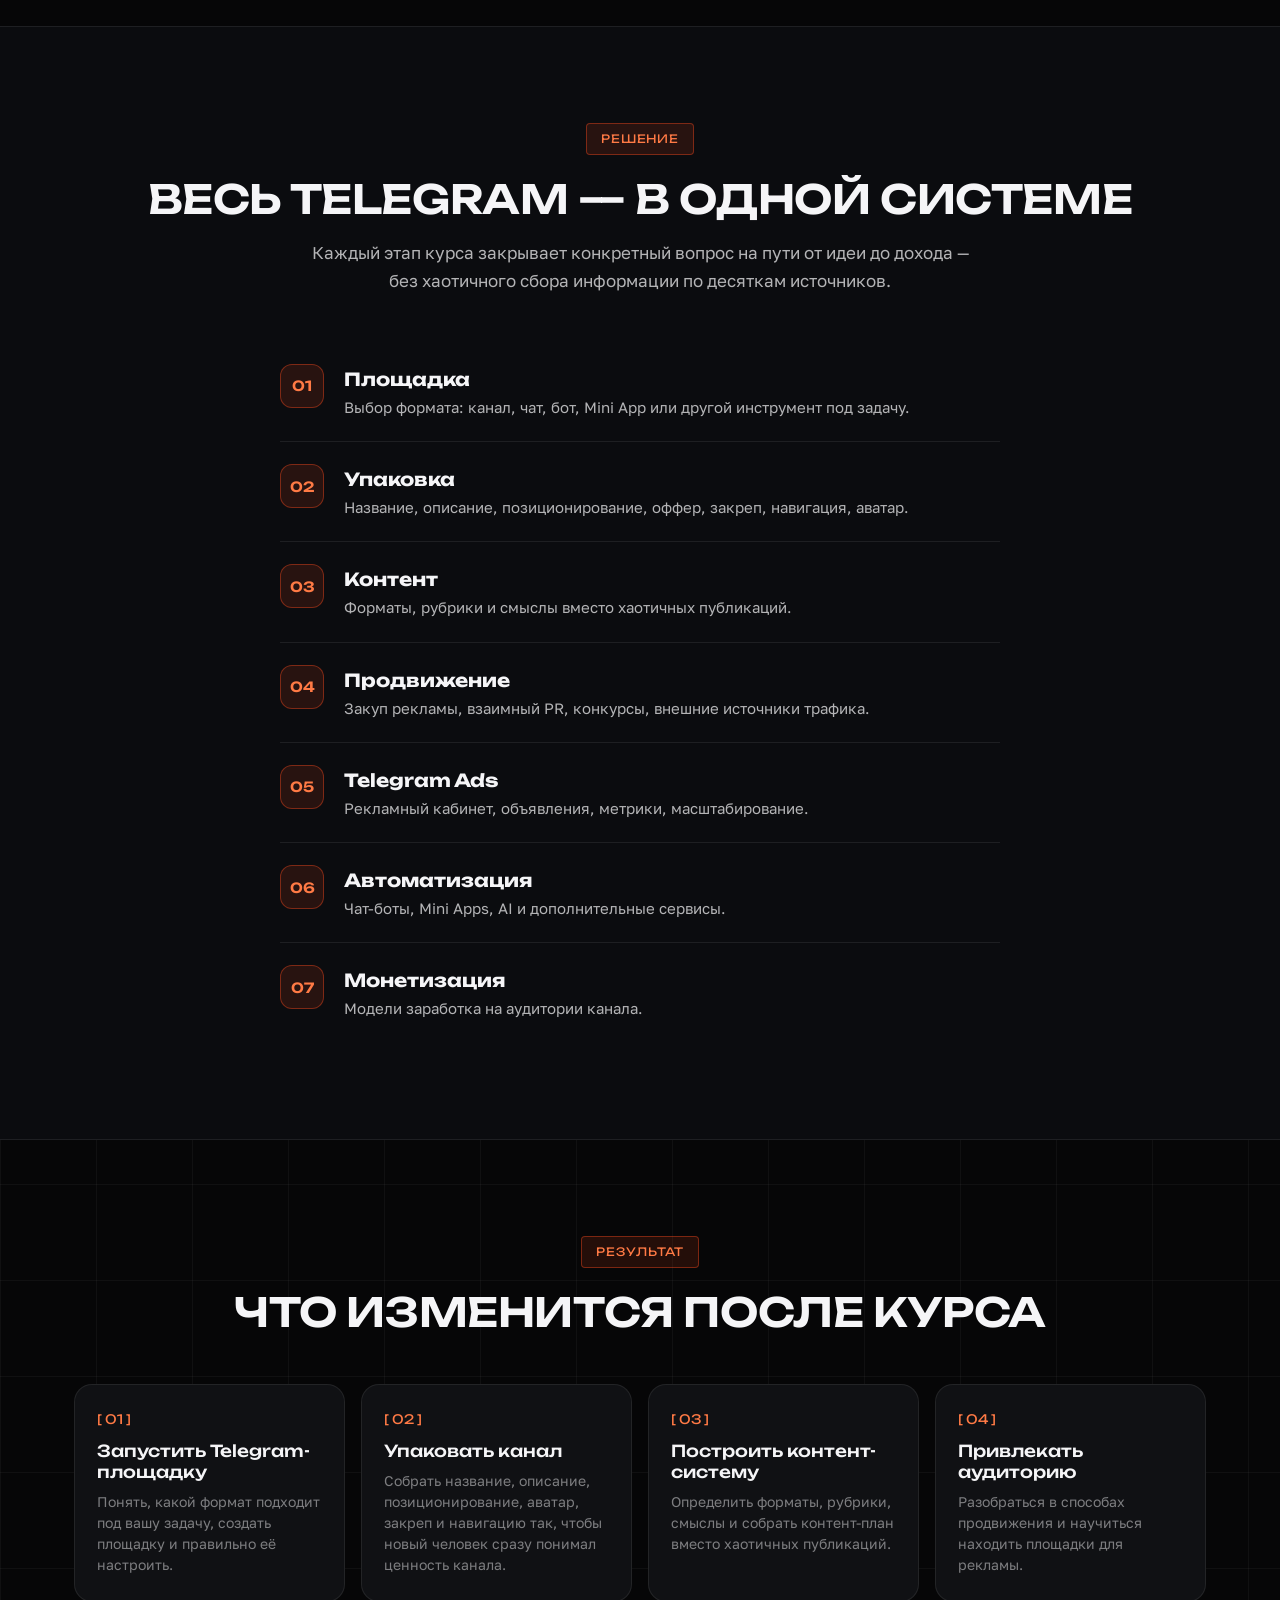
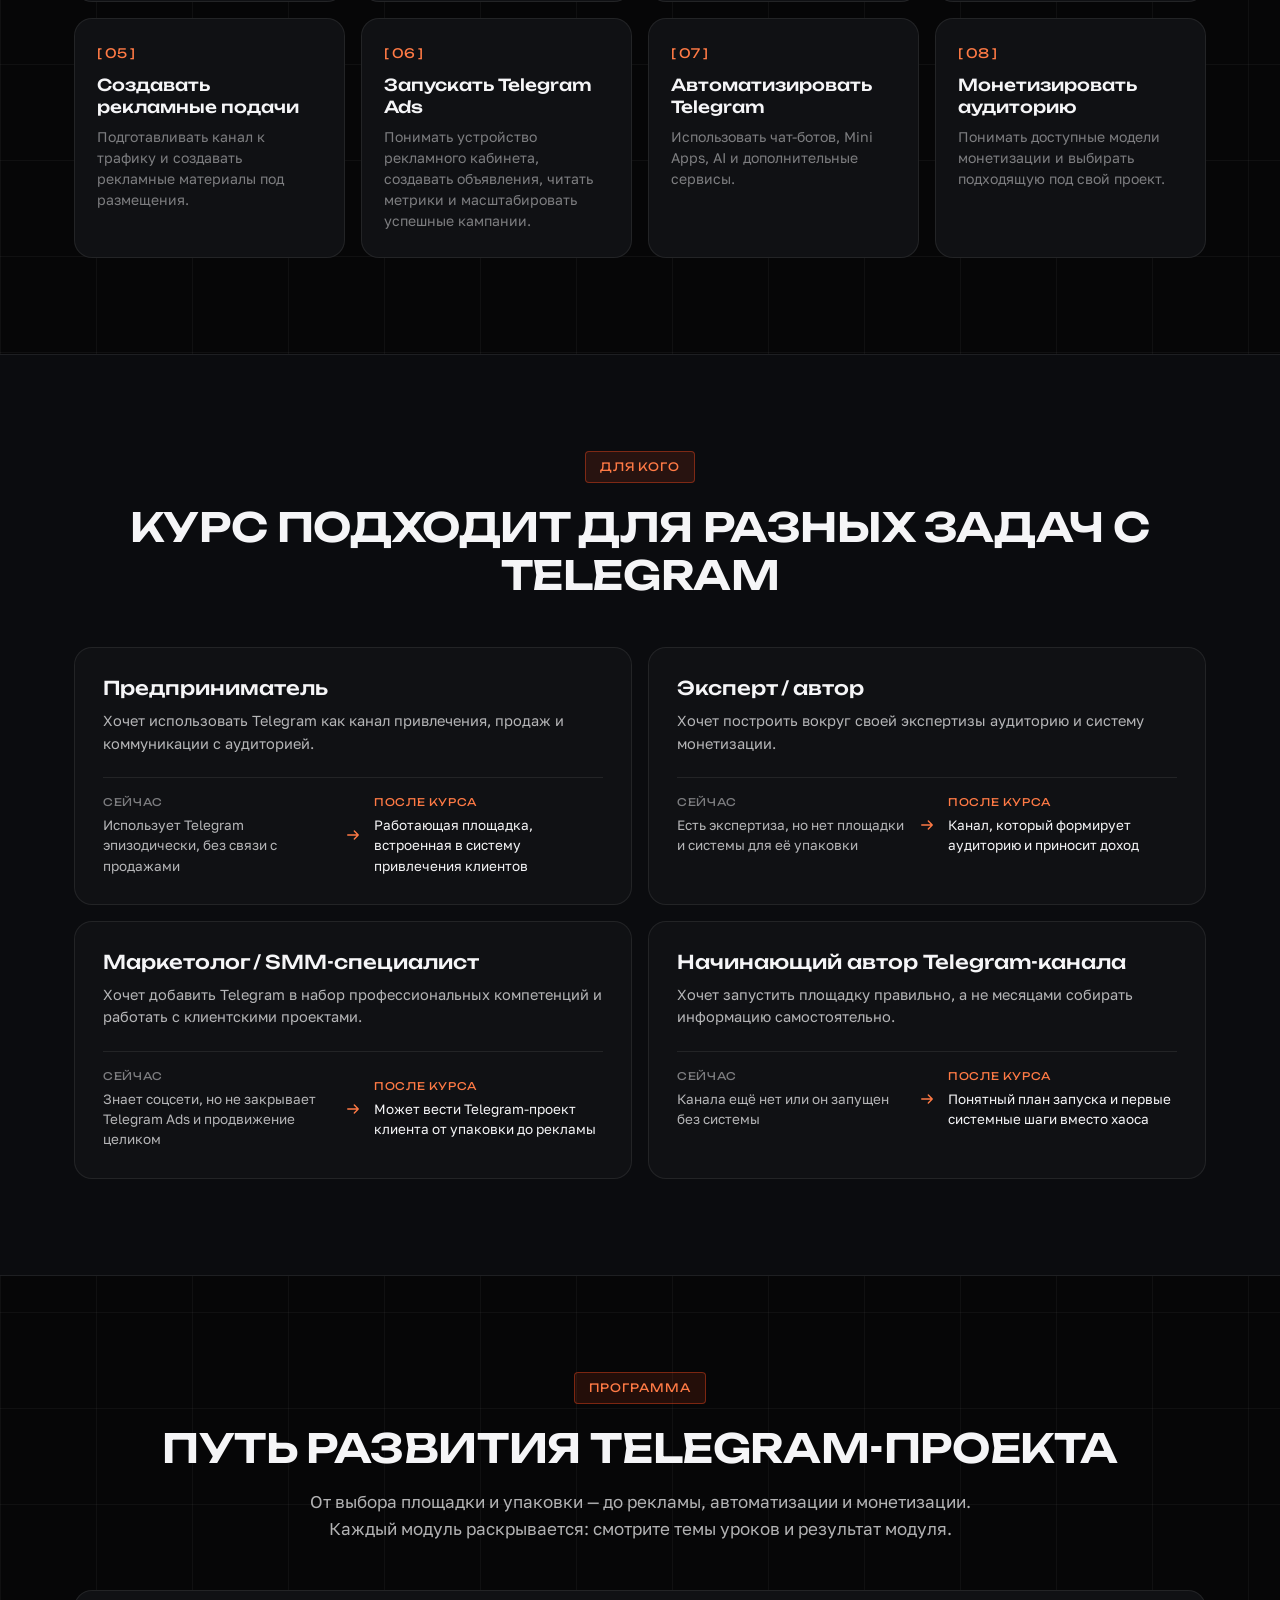
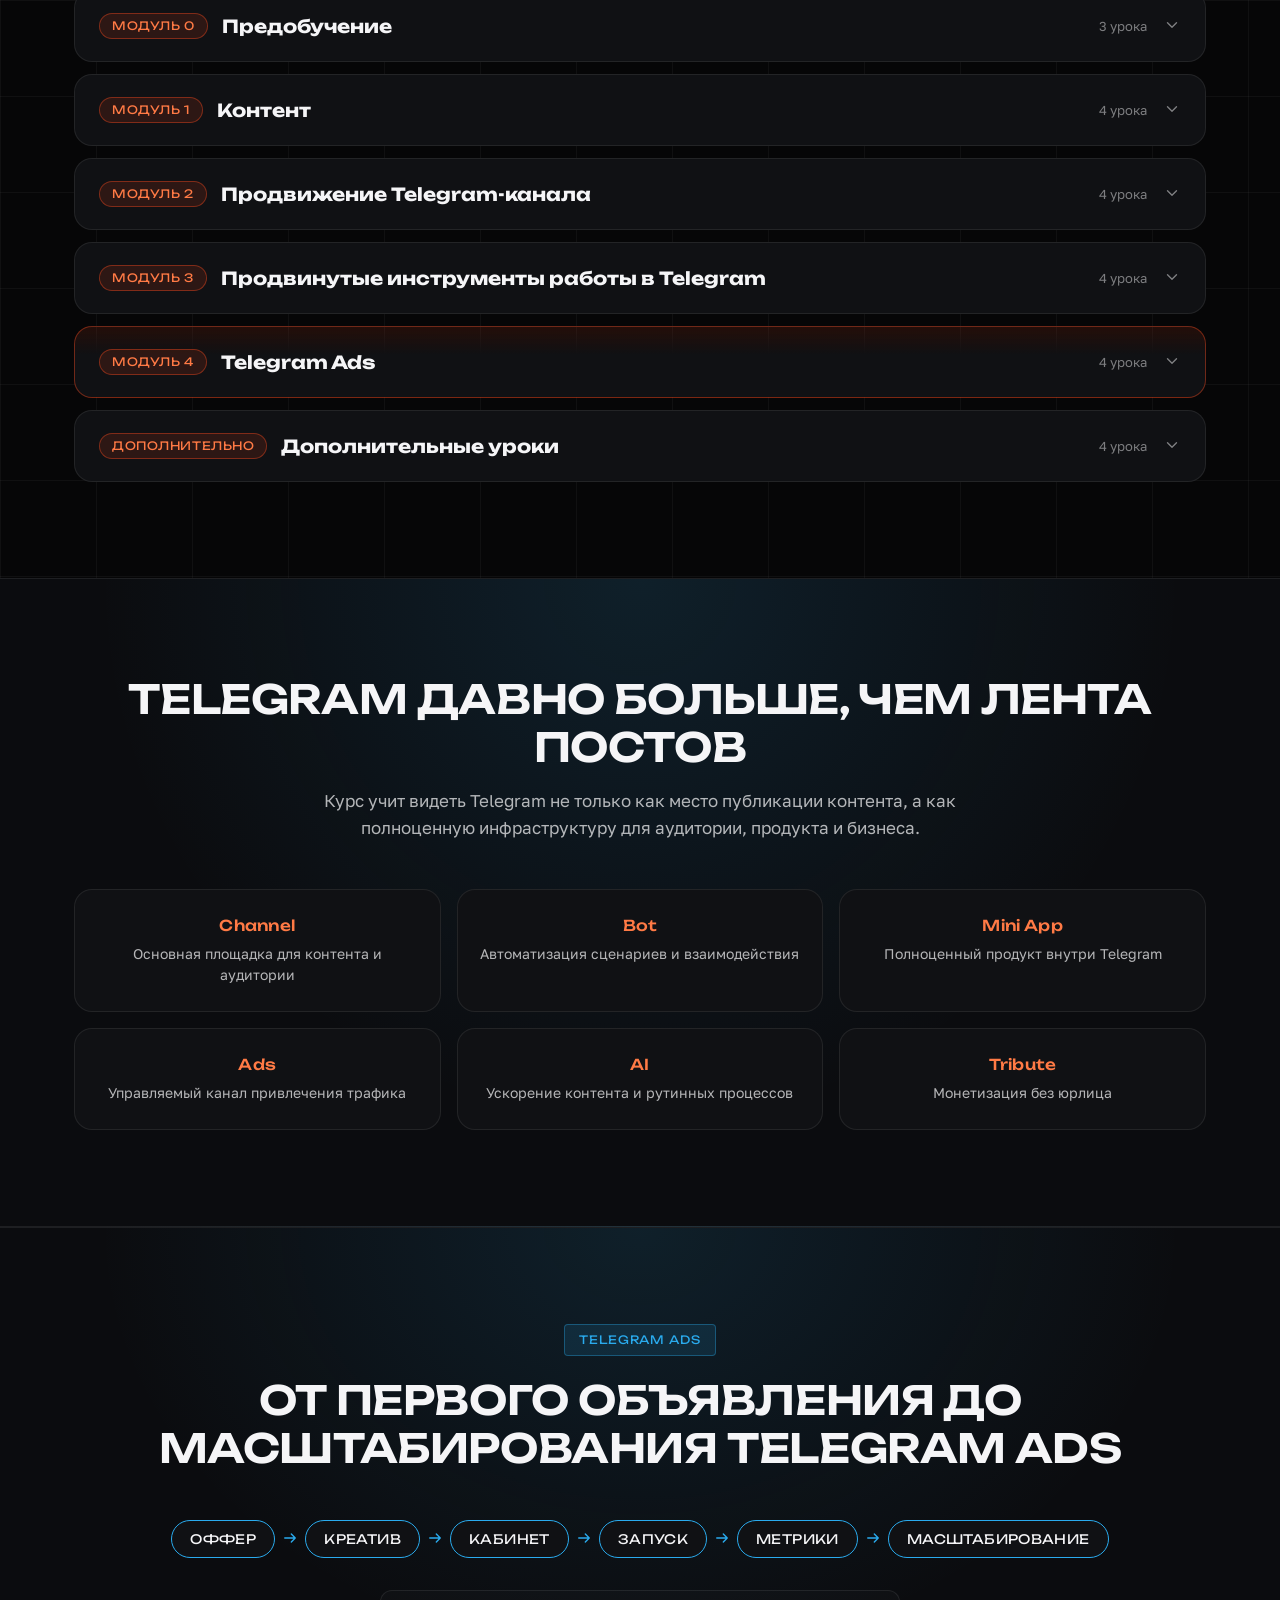
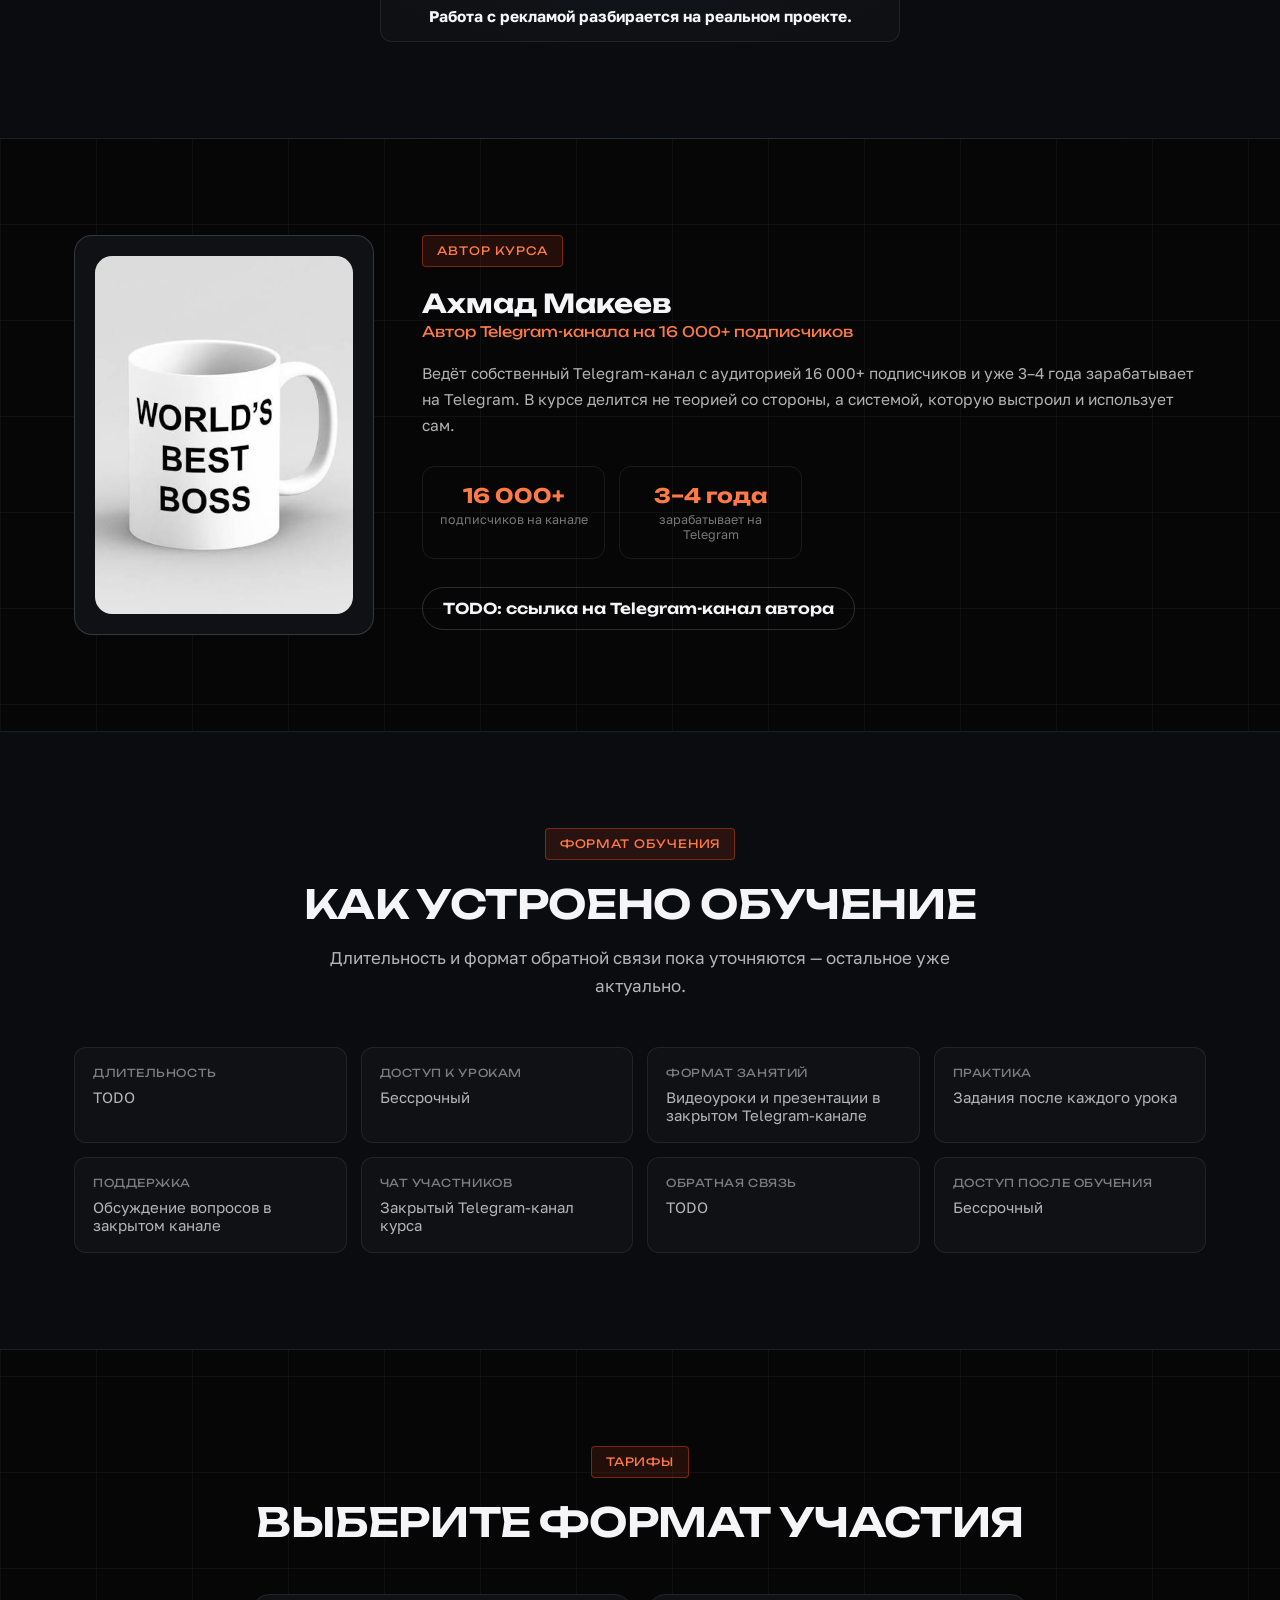
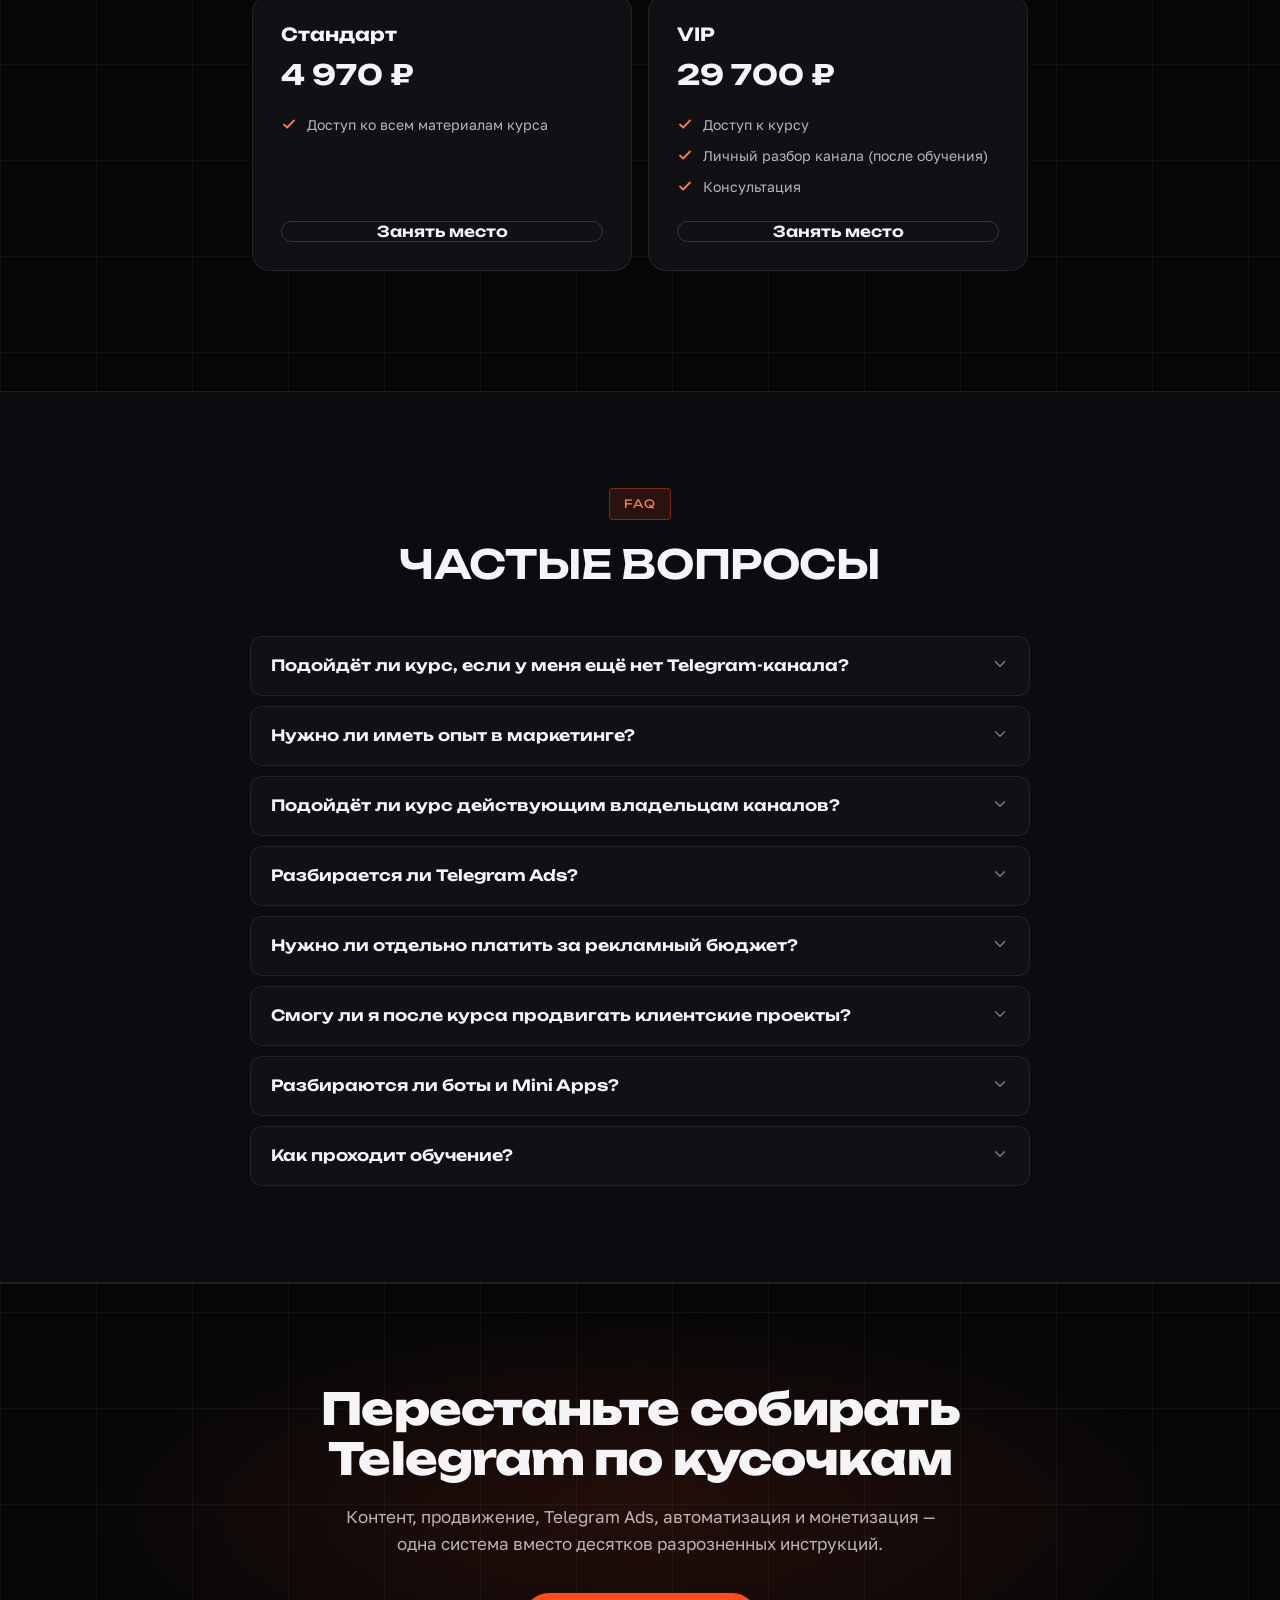
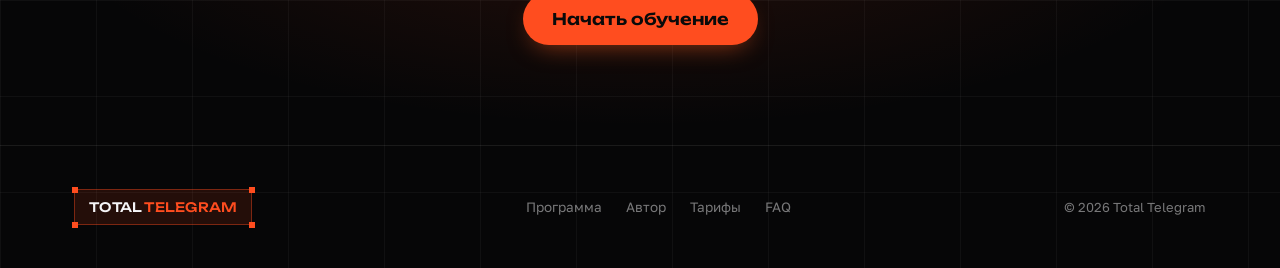
==== commit 48b4d783: "Наполнить блок автора и формат обучения реальными данными - Автор: 16 000+ подписчиков и 3–4 года мо" ====
--- a/index.html
+++ b/index.html
@@ -152,7 +152,7 @@
       <div class="section-head center">
         <div class="eyebrow">Формат обучения</div>
         <h2 class="section-title">Как устроено обучение</h2>
-        <p class="section-lead">Значения ниже — TODO: уточняются и будут заполнены реальными данными перед публикацией.</p>
+        <p class="section-lead">Длительность и формат обратной связи пока уточняются — остальное уже актуально.</p>
       </div>
       <div class="format-grid" id="formatGrid"></div>
     </div>
--- a/styles.css
+++ b/styles.css
@@ -636,7 +636,7 @@
 .author-role { font-size: 14.5px; color: var(--accent-2); font-family: var(--font-mono); margin: 0 0 20px; }
 .author-bio { font-size: 15.5px; line-height: 1.65; color: var(--ink-soft); margin: 0 0 28px; }
 
-.author-stats { display: grid; grid-template-columns: repeat(3, 1fr); gap: 14px; margin-bottom: 28px; }
+.author-stats { display: grid; grid-template-columns: repeat(2, 1fr); gap: 14px; margin-bottom: 28px; max-width: 380px; }
 .author-stat { border: 1px solid var(--border); border-radius: var(--radius-sm); padding: 16px; text-align: center; }
 .author-stat-value { font-family: var(--font-mono); font-size: 20px; font-weight: 700; color: var(--accent-2); margin-bottom: 4px; }
 .author-stat-label { font-size: 12.5px; color: var(--muted); }
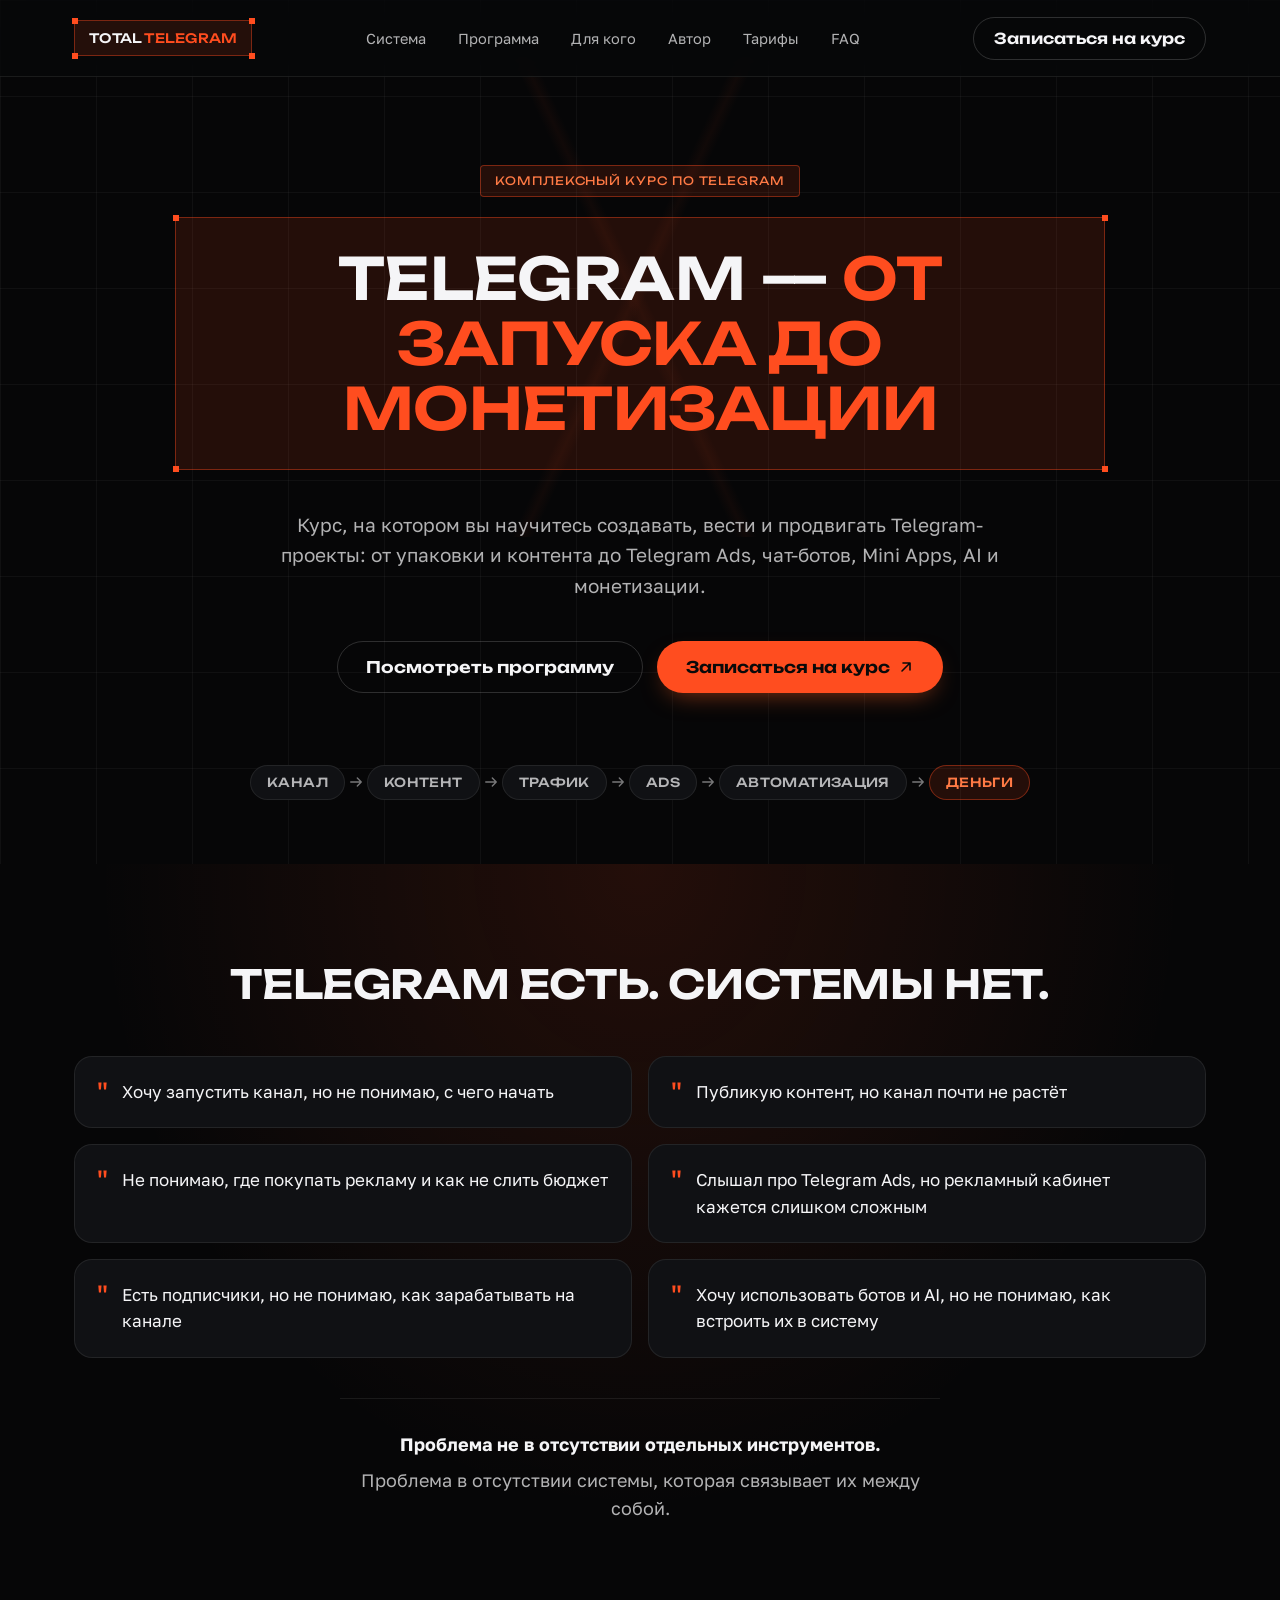
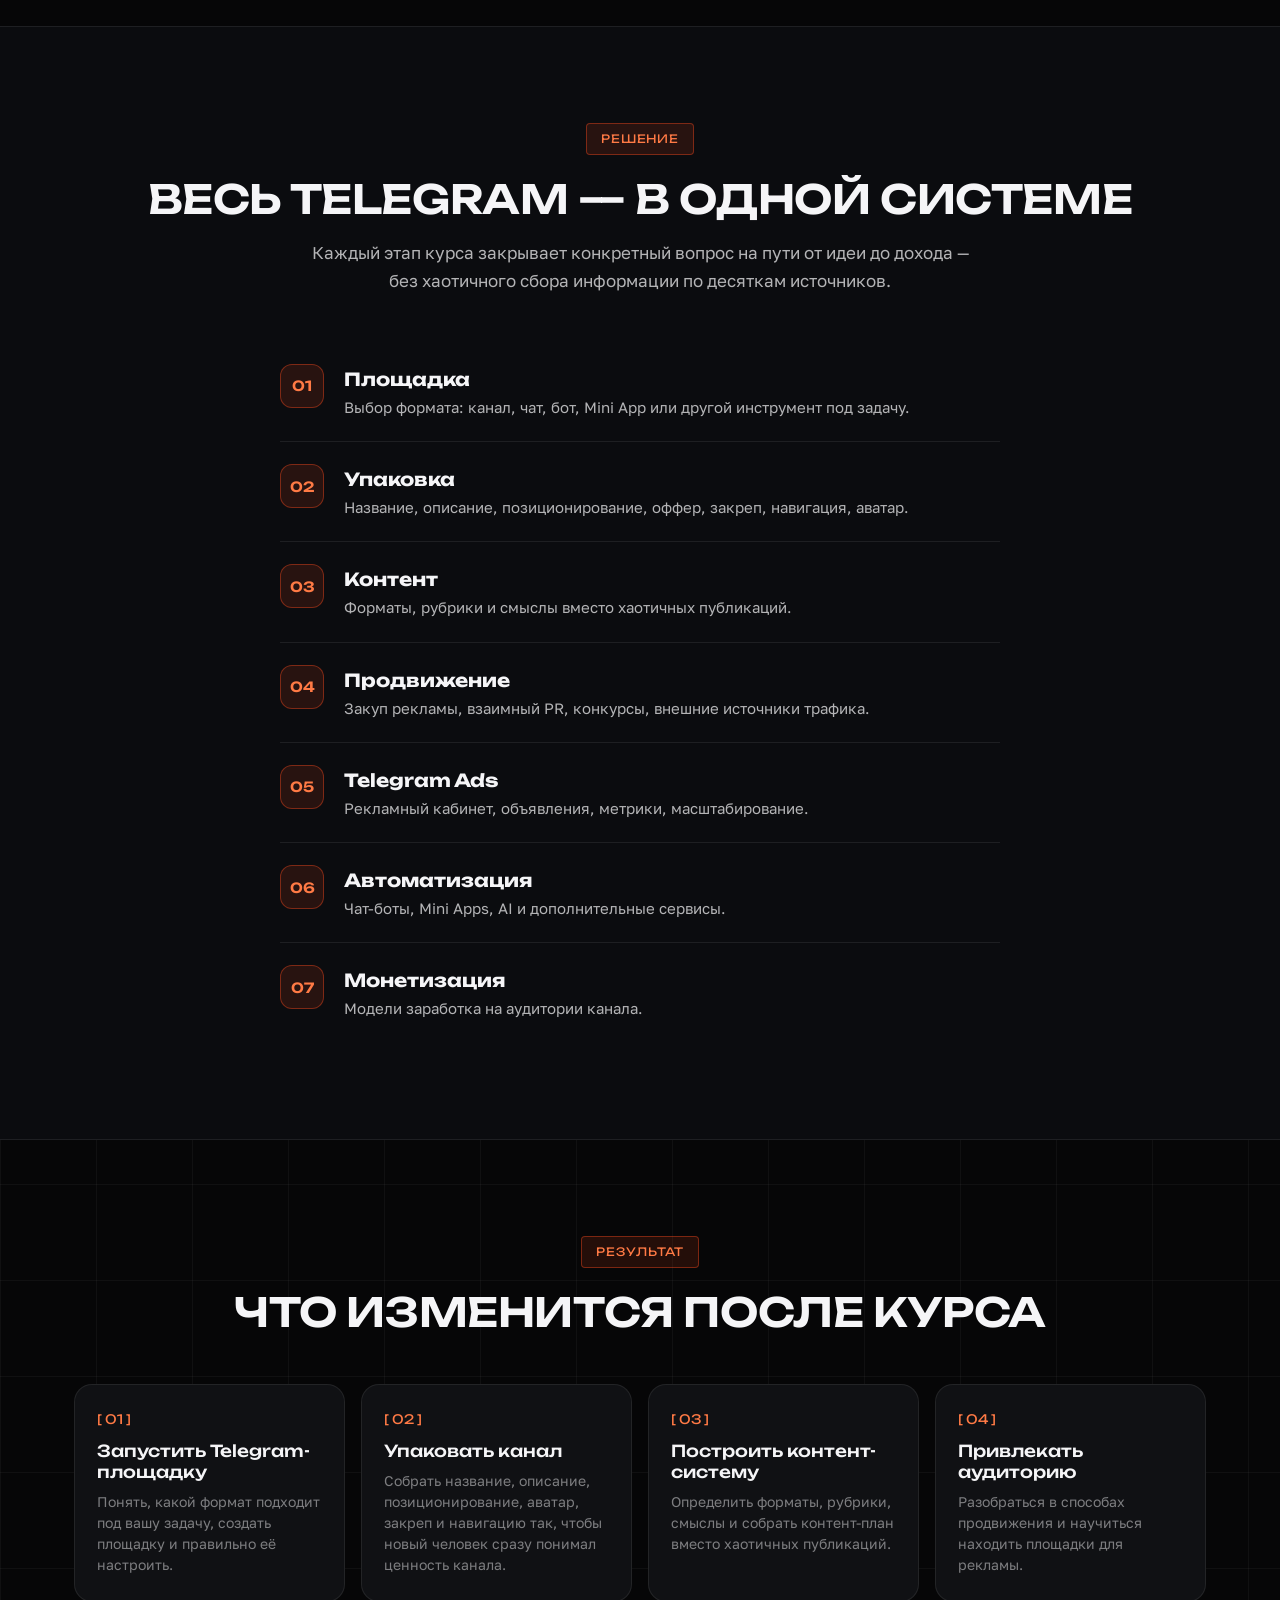
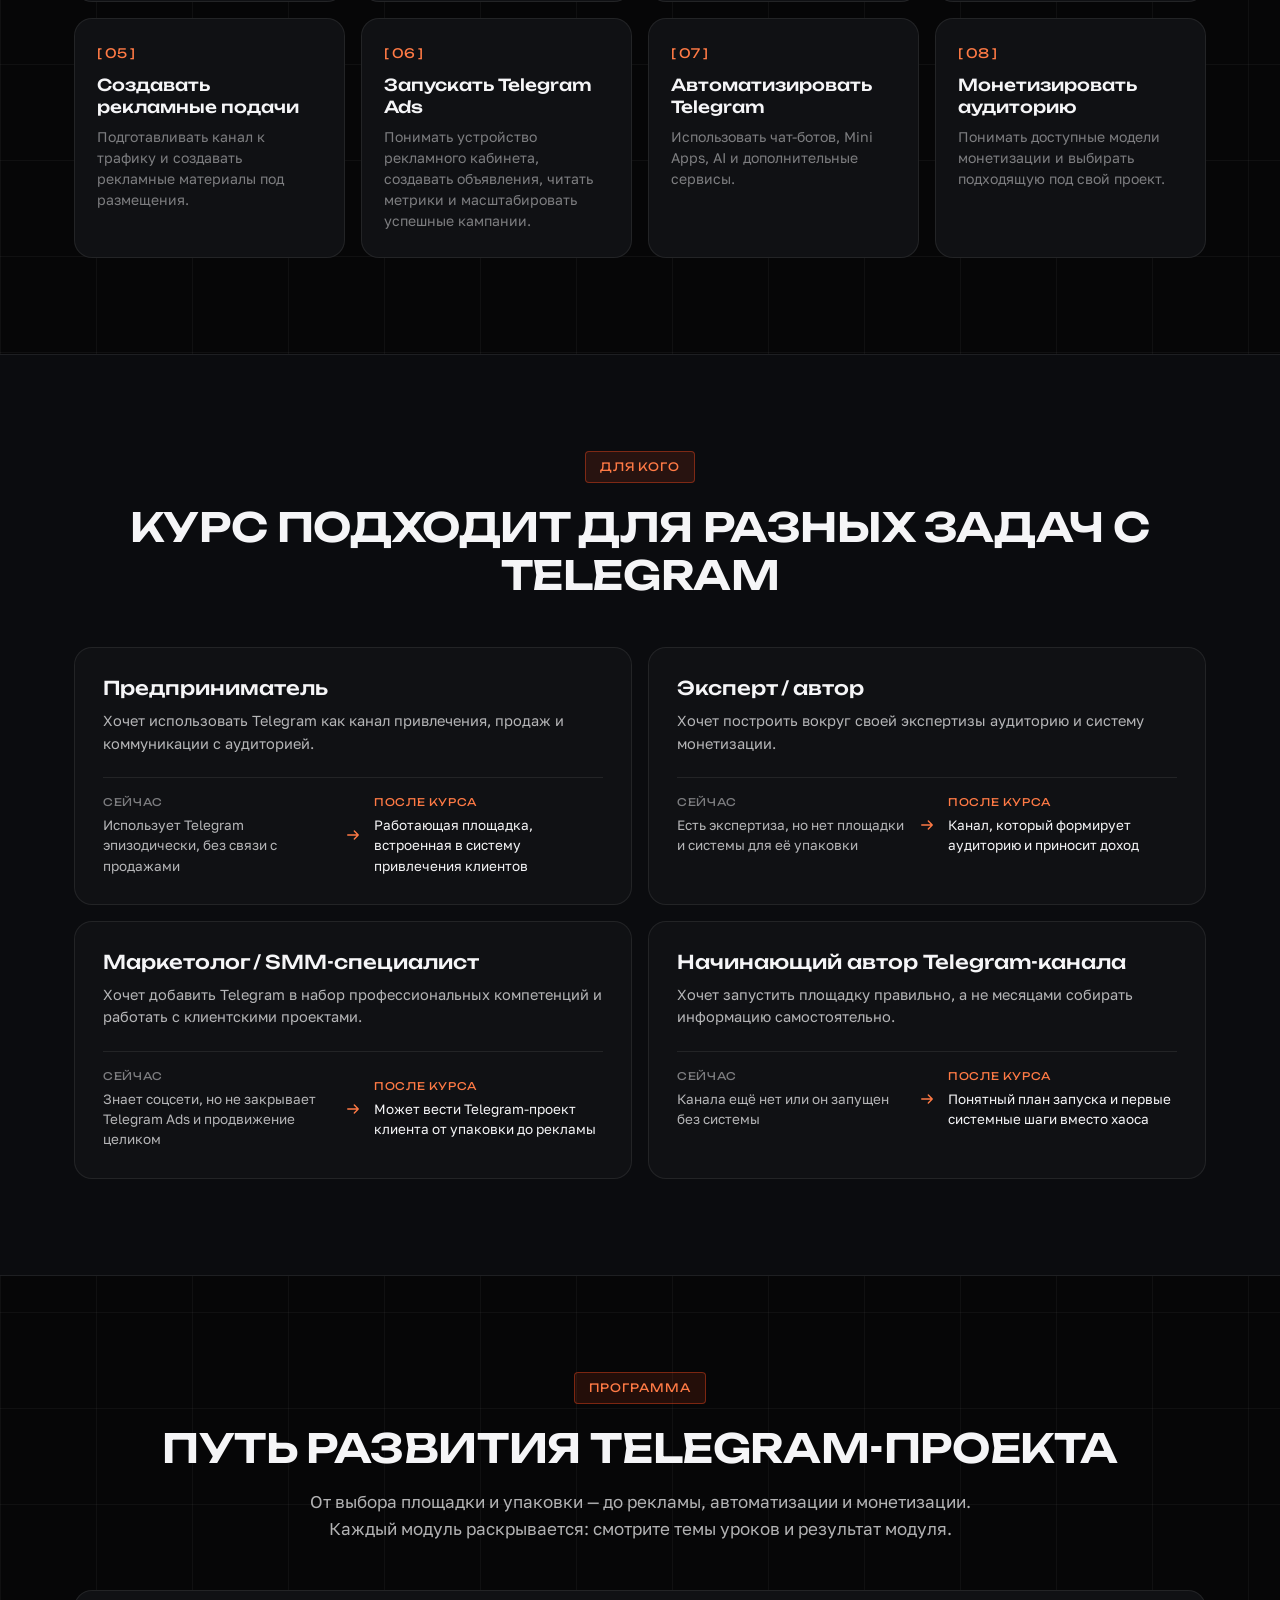
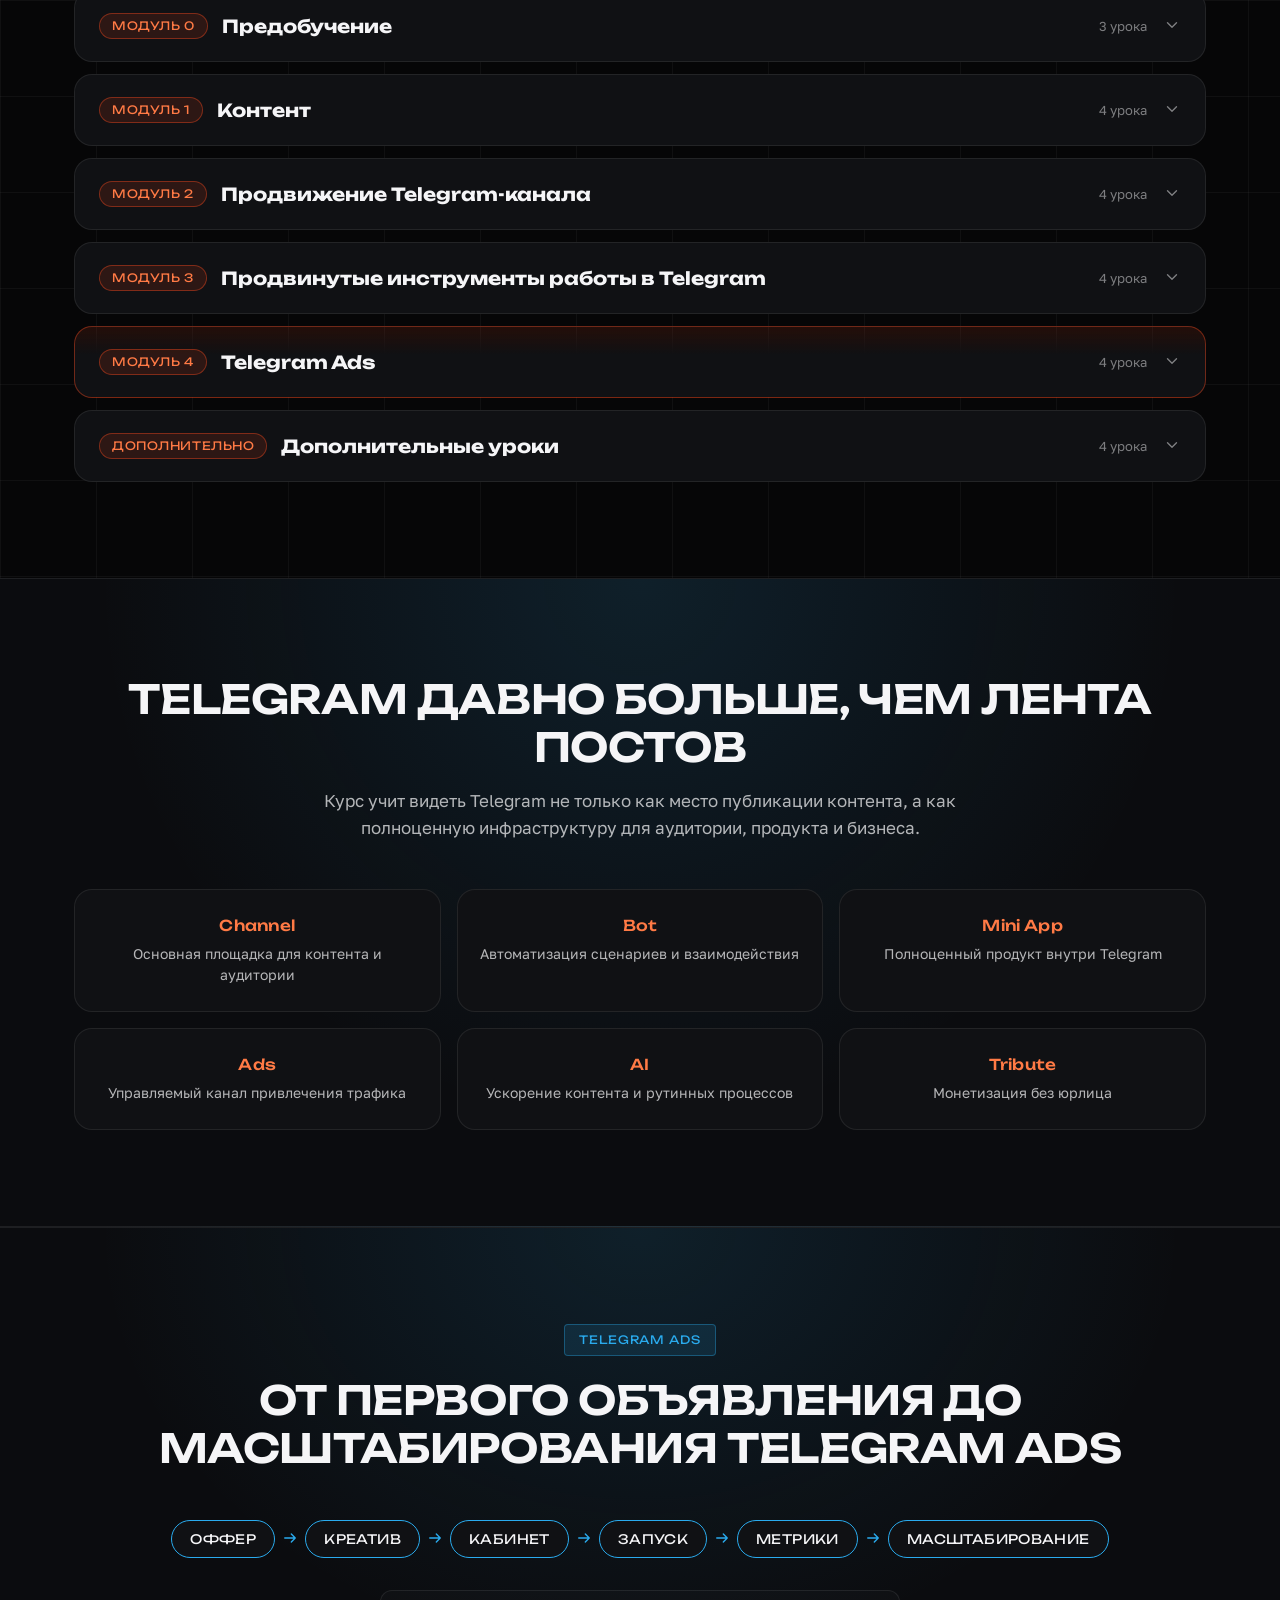
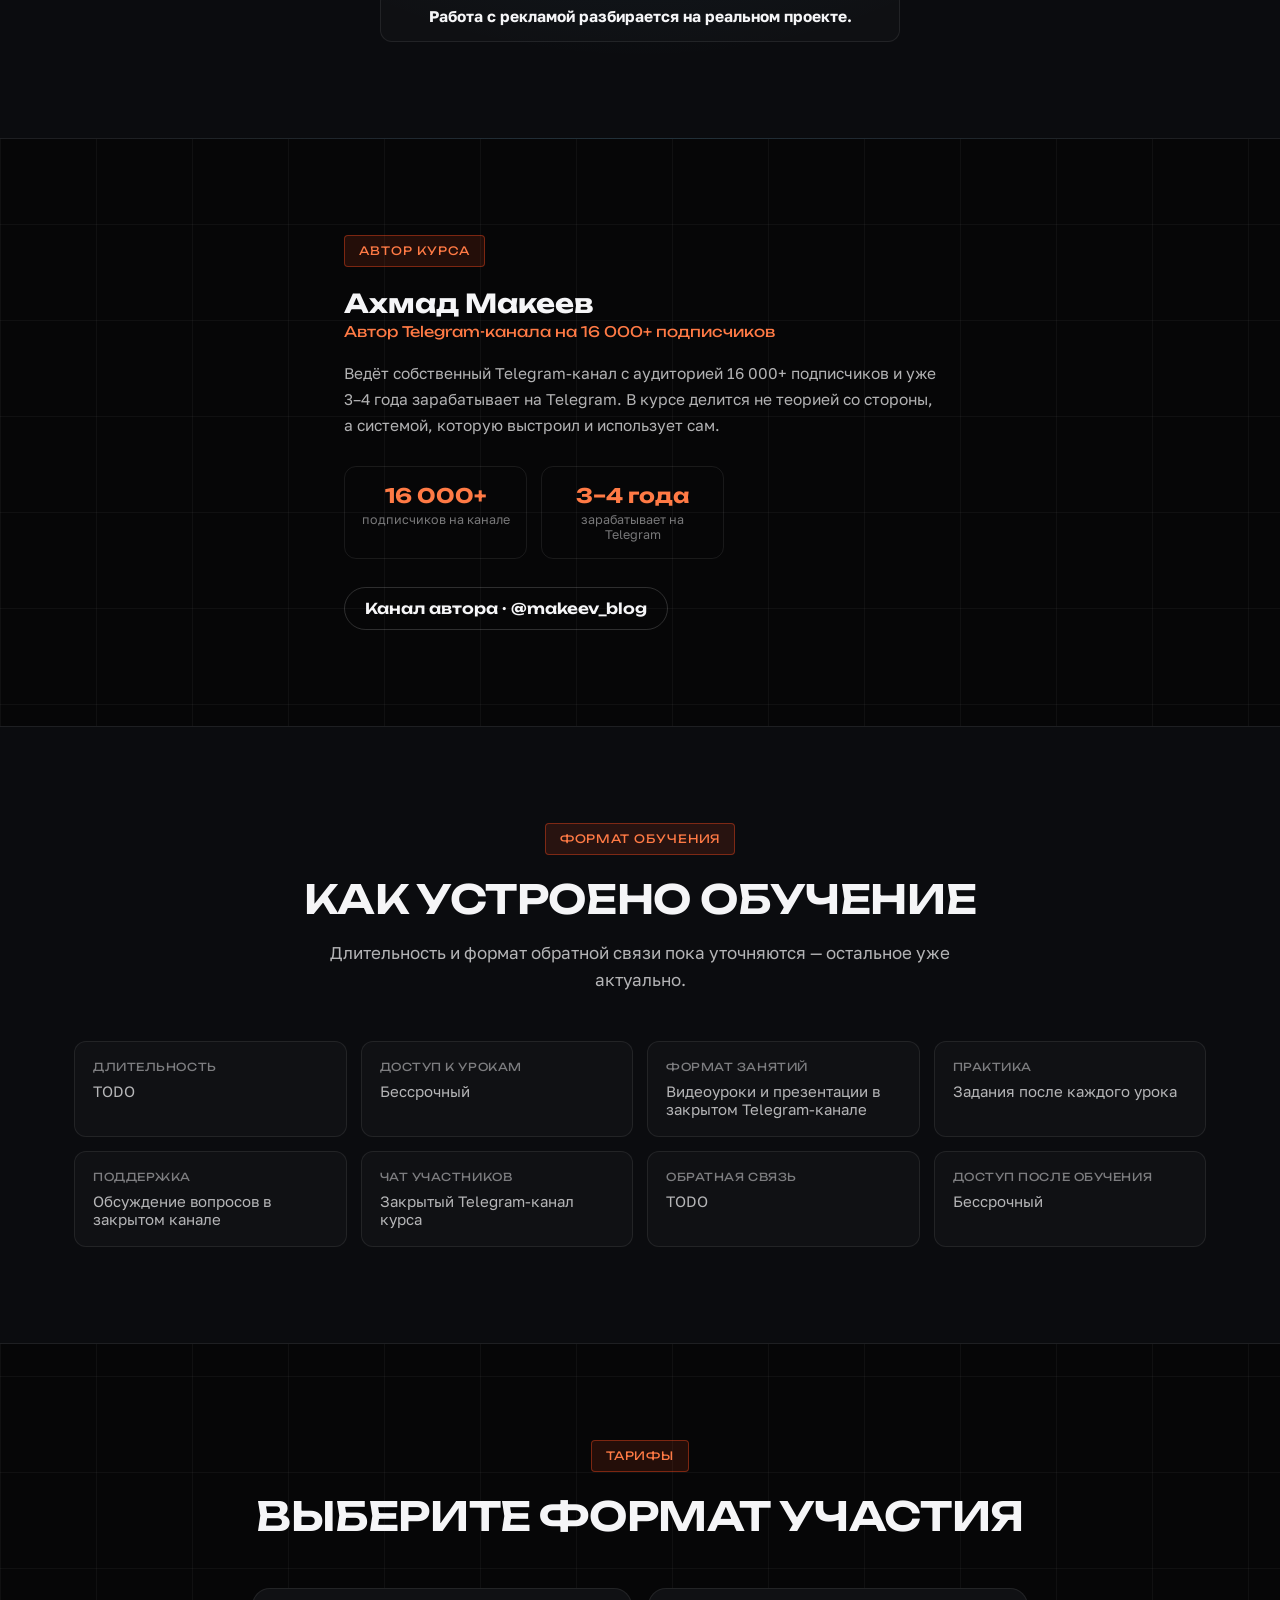
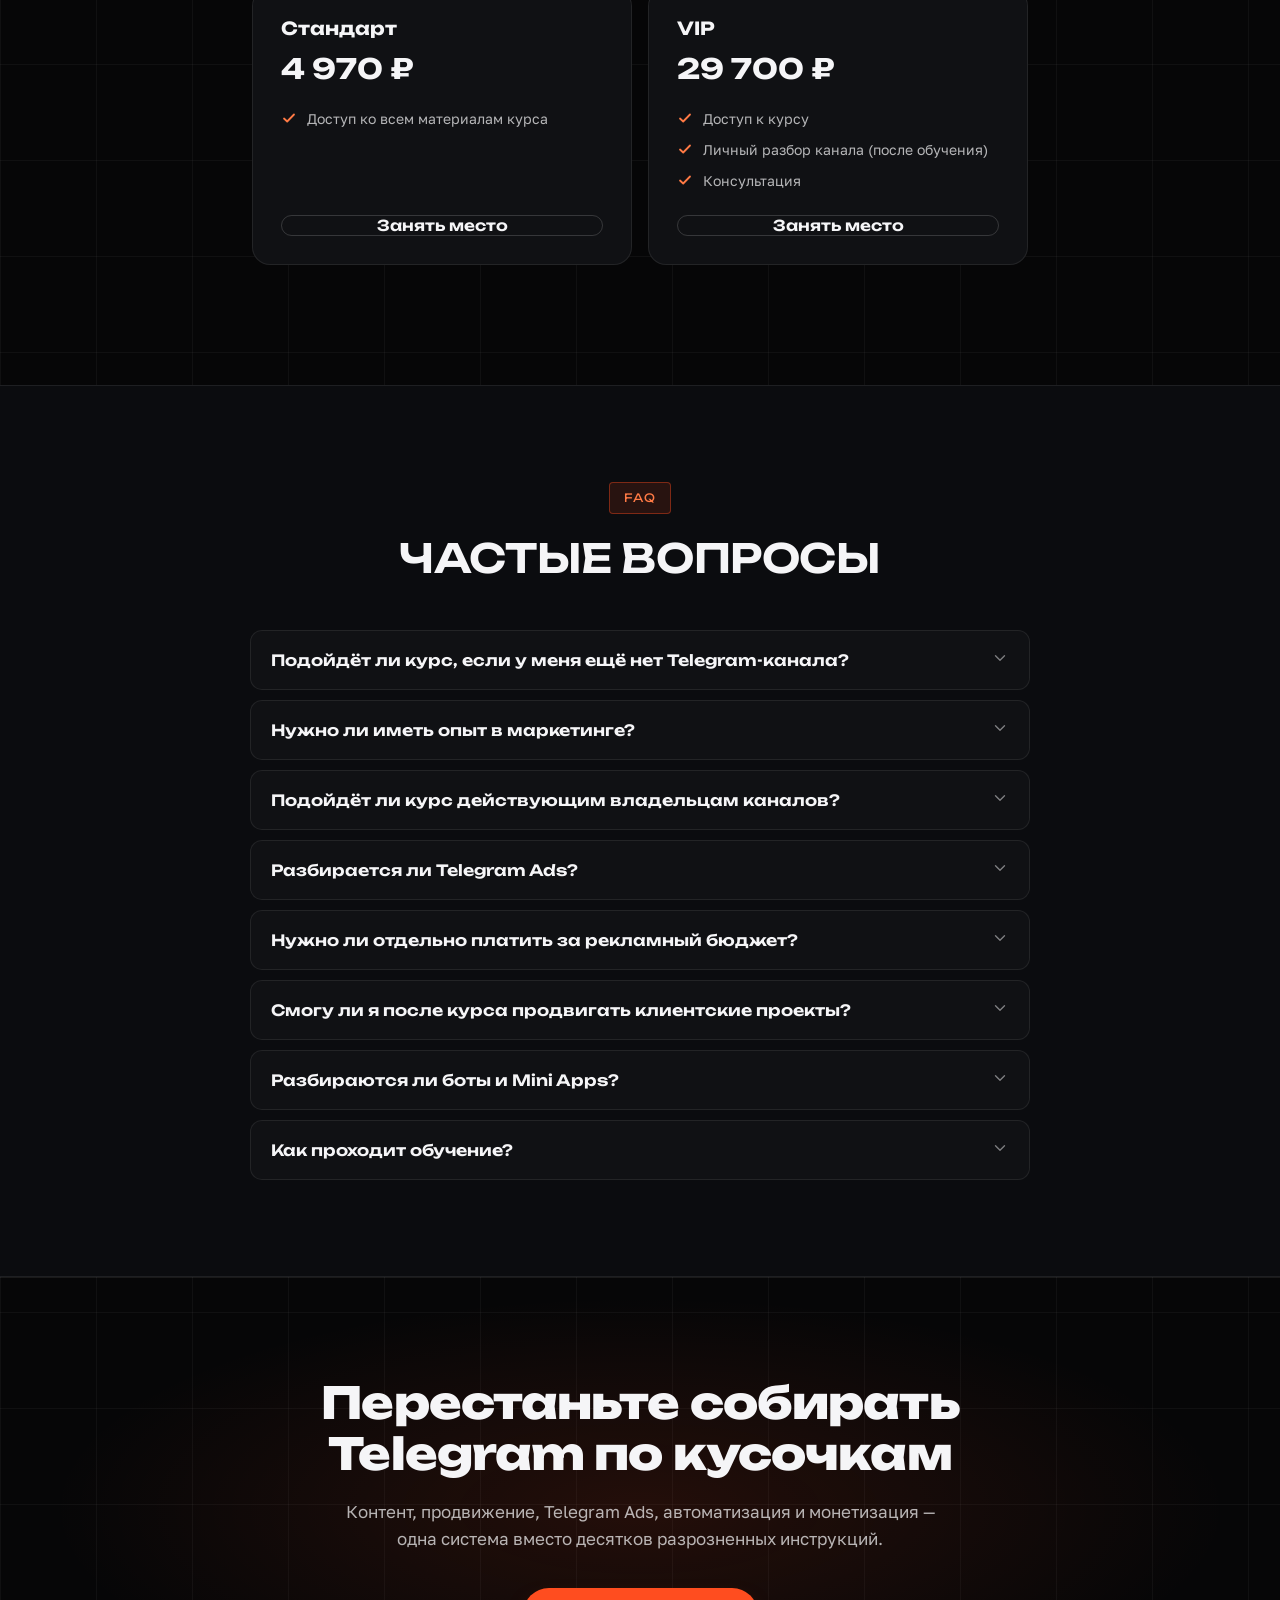
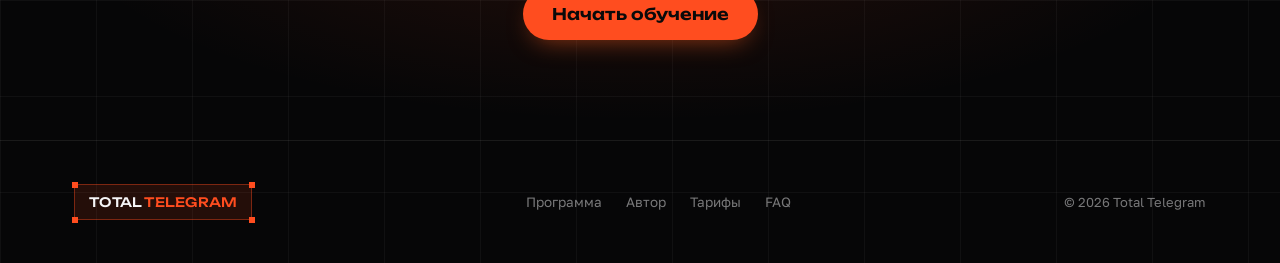
==== commit dd833892: "Убрать фото автора, добавить реальную ссылку на канал Фото решили не вставлять — блок автора теперь " ====
--- a/index.html
+++ b/index.html
@@ -134,15 +134,12 @@
   <!-- 09 AUTHOR -->
   <section class="section" id="author">
     <div class="container author-grid">
-      <div class="author-photo"><img src="assets/author-photo.jpg" alt="Фото автора курса" /></div>
-      <div>
-        <div class="eyebrow">Автор курса</div>
-        <h2 class="author-name" id="authorName"></h2>
-        <p class="author-role" id="authorRole"></p>
-        <p class="author-bio" id="authorBio"></p>
-        <div class="author-stats" id="authorStats"></div>
-        <a href="#" class="btn btn-ghost btn-md" id="authorChannel" target="_blank" rel="noopener"></a>
-      </div>
+      <div class="eyebrow">Автор курса</div>
+      <h2 class="author-name" id="authorName"></h2>
+      <p class="author-role" id="authorRole"></p>
+      <p class="author-bio" id="authorBio"></p>
+      <div class="author-stats" id="authorStats"></div>
+      <a href="#" class="btn btn-ghost btn-md" id="authorChannel" target="_blank" rel="noopener"></a>
     </div>
   </section>
 
--- a/styles.css
+++ b/styles.css
@@ -613,24 +613,7 @@
 /* =========================================================
    AUTHOR
    ========================================================= */
-.author-grid { display: grid; grid-template-columns: 300px 1fr; gap: 48px; align-items: start; }
-
-.author-photo {
-  aspect-ratio: 3/4;
-  border-radius: var(--radius);
-  border: 1px solid var(--border-strong);
-  background: var(--surface);
-  display: flex;
-  align-items: center;
-  justify-content: center;
-  color: var(--muted);
-  font-family: var(--font-mono);
-  font-size: 12px;
-  text-align: center;
-  padding: 20px;
-  overflow: hidden;
-}
-.author-photo img { width: 100%; height: 100%; object-fit: cover; border-radius: calc(var(--radius) - 1px); }
+.author-grid { max-width: 640px; }
 
 .author-name { font-size: 26px; font-weight: 700; margin: 0 0 4px; }
 .author-role { font-size: 14.5px; color: var(--accent-2); font-family: var(--font-mono); margin: 0 0 20px; }
@@ -798,8 +781,6 @@
   .nav-toggle { display: flex; }
   .outcomes-grid { grid-template-columns: repeat(2, 1fr); }
   .audience-grid { grid-template-columns: 1fr; }
-  .author-grid { grid-template-columns: 1fr; }
-  .author-photo { max-width: 260px; }
   .cases-grid { grid-template-columns: 1fr; }
   .pricing-grid { grid-template-columns: 1fr; }
   .format-grid { grid-template-columns: repeat(2, 1fr); }
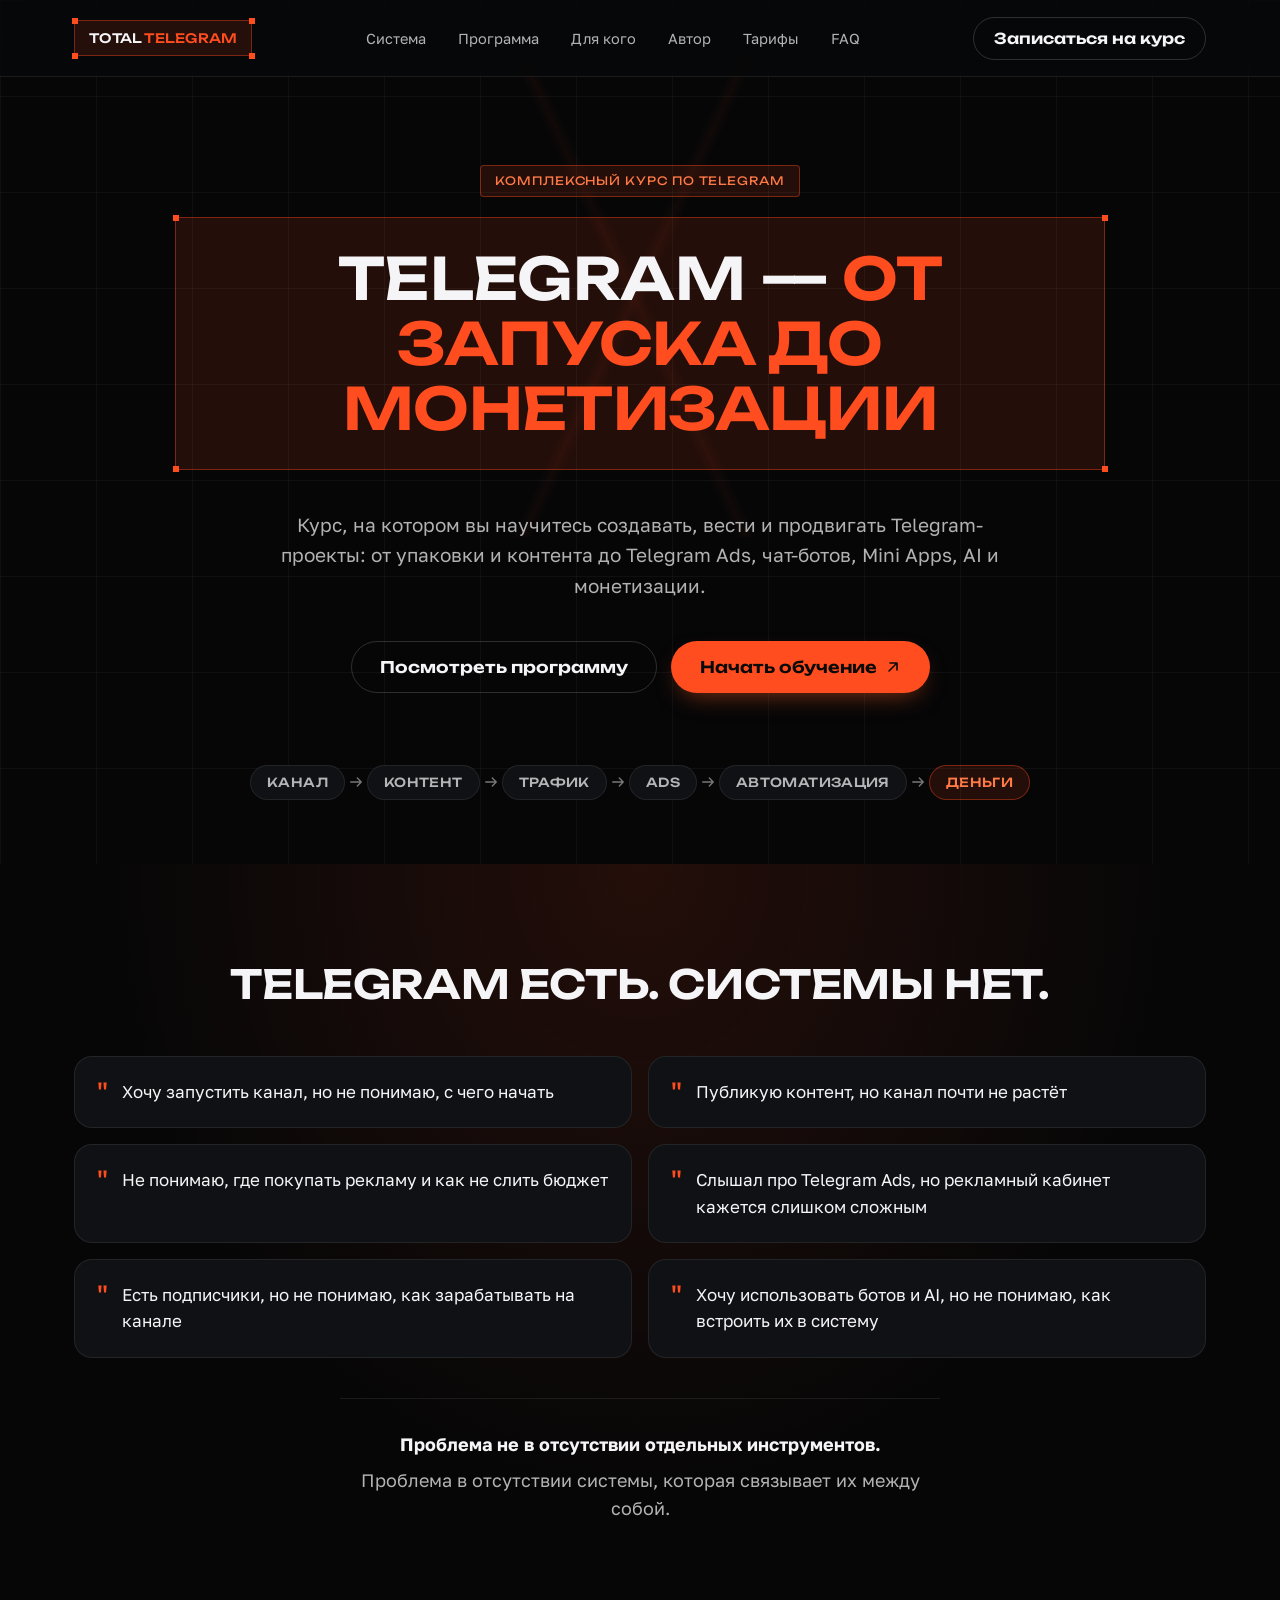
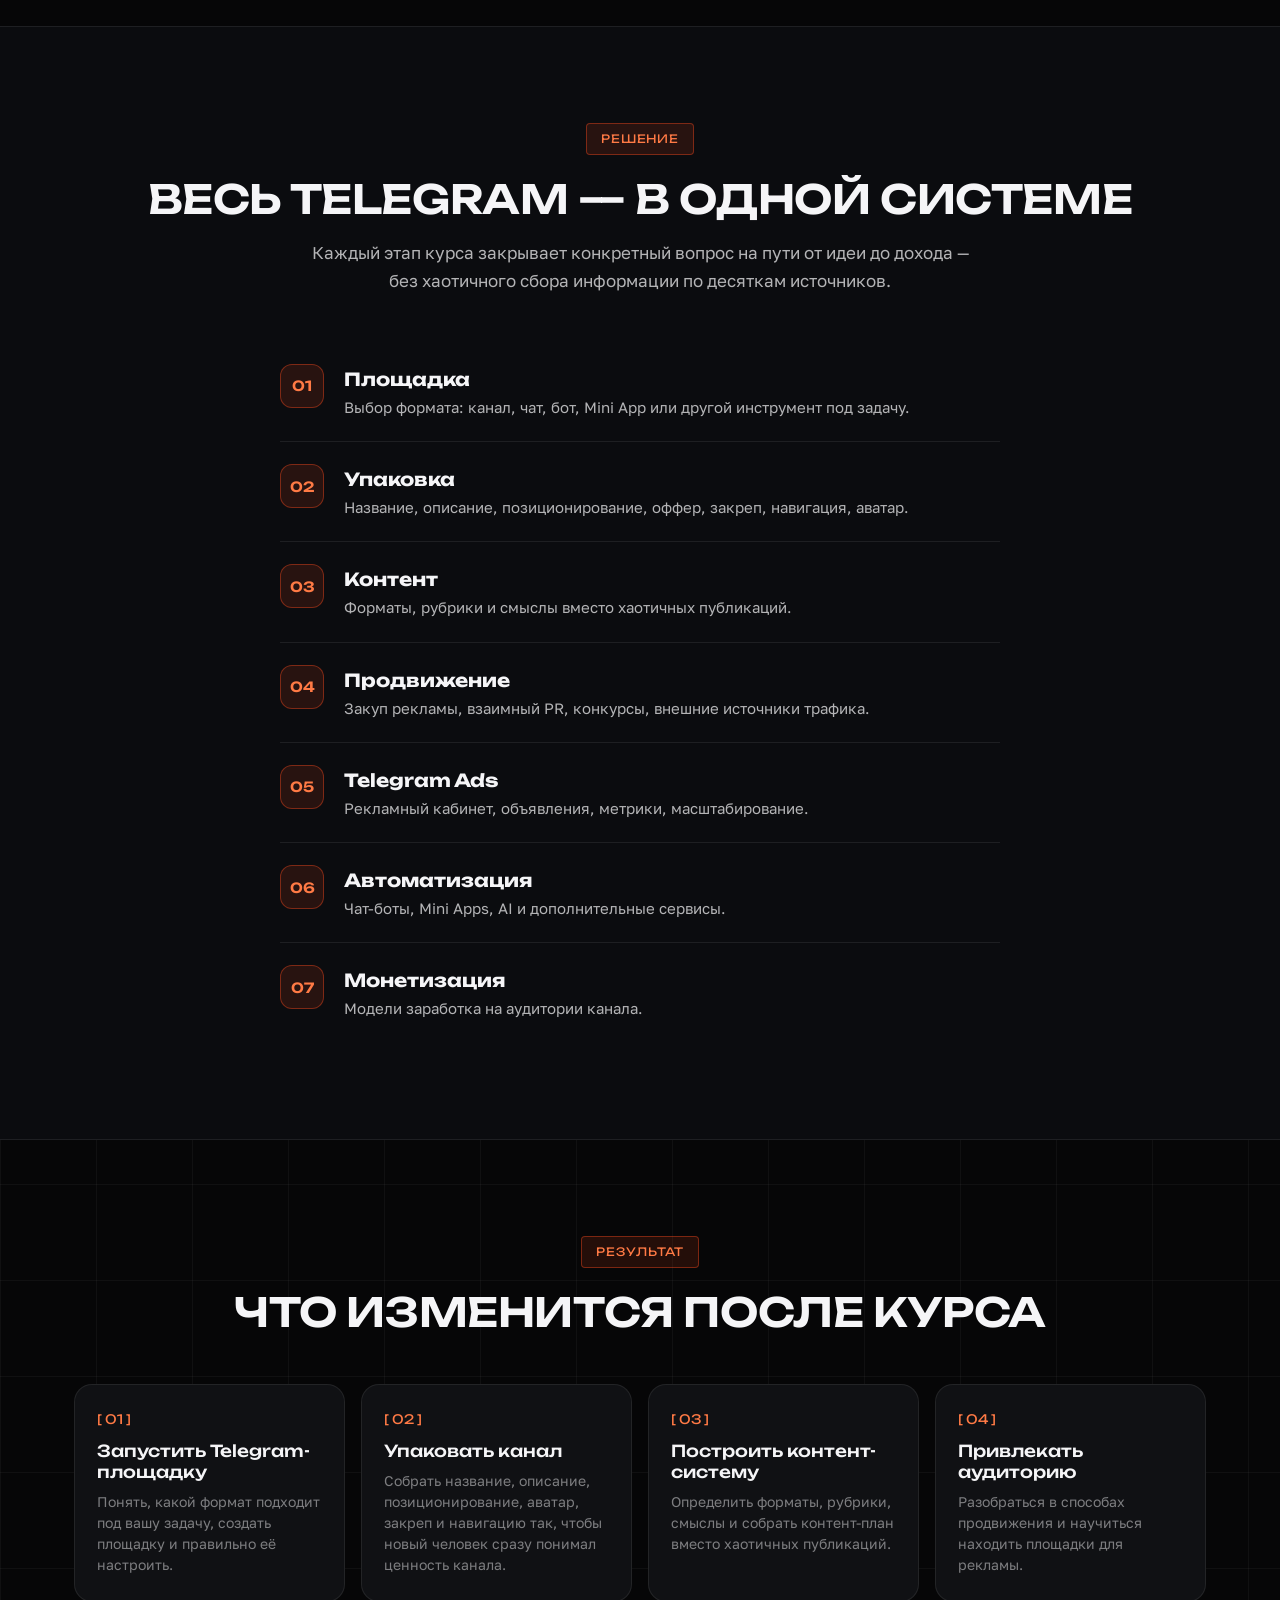
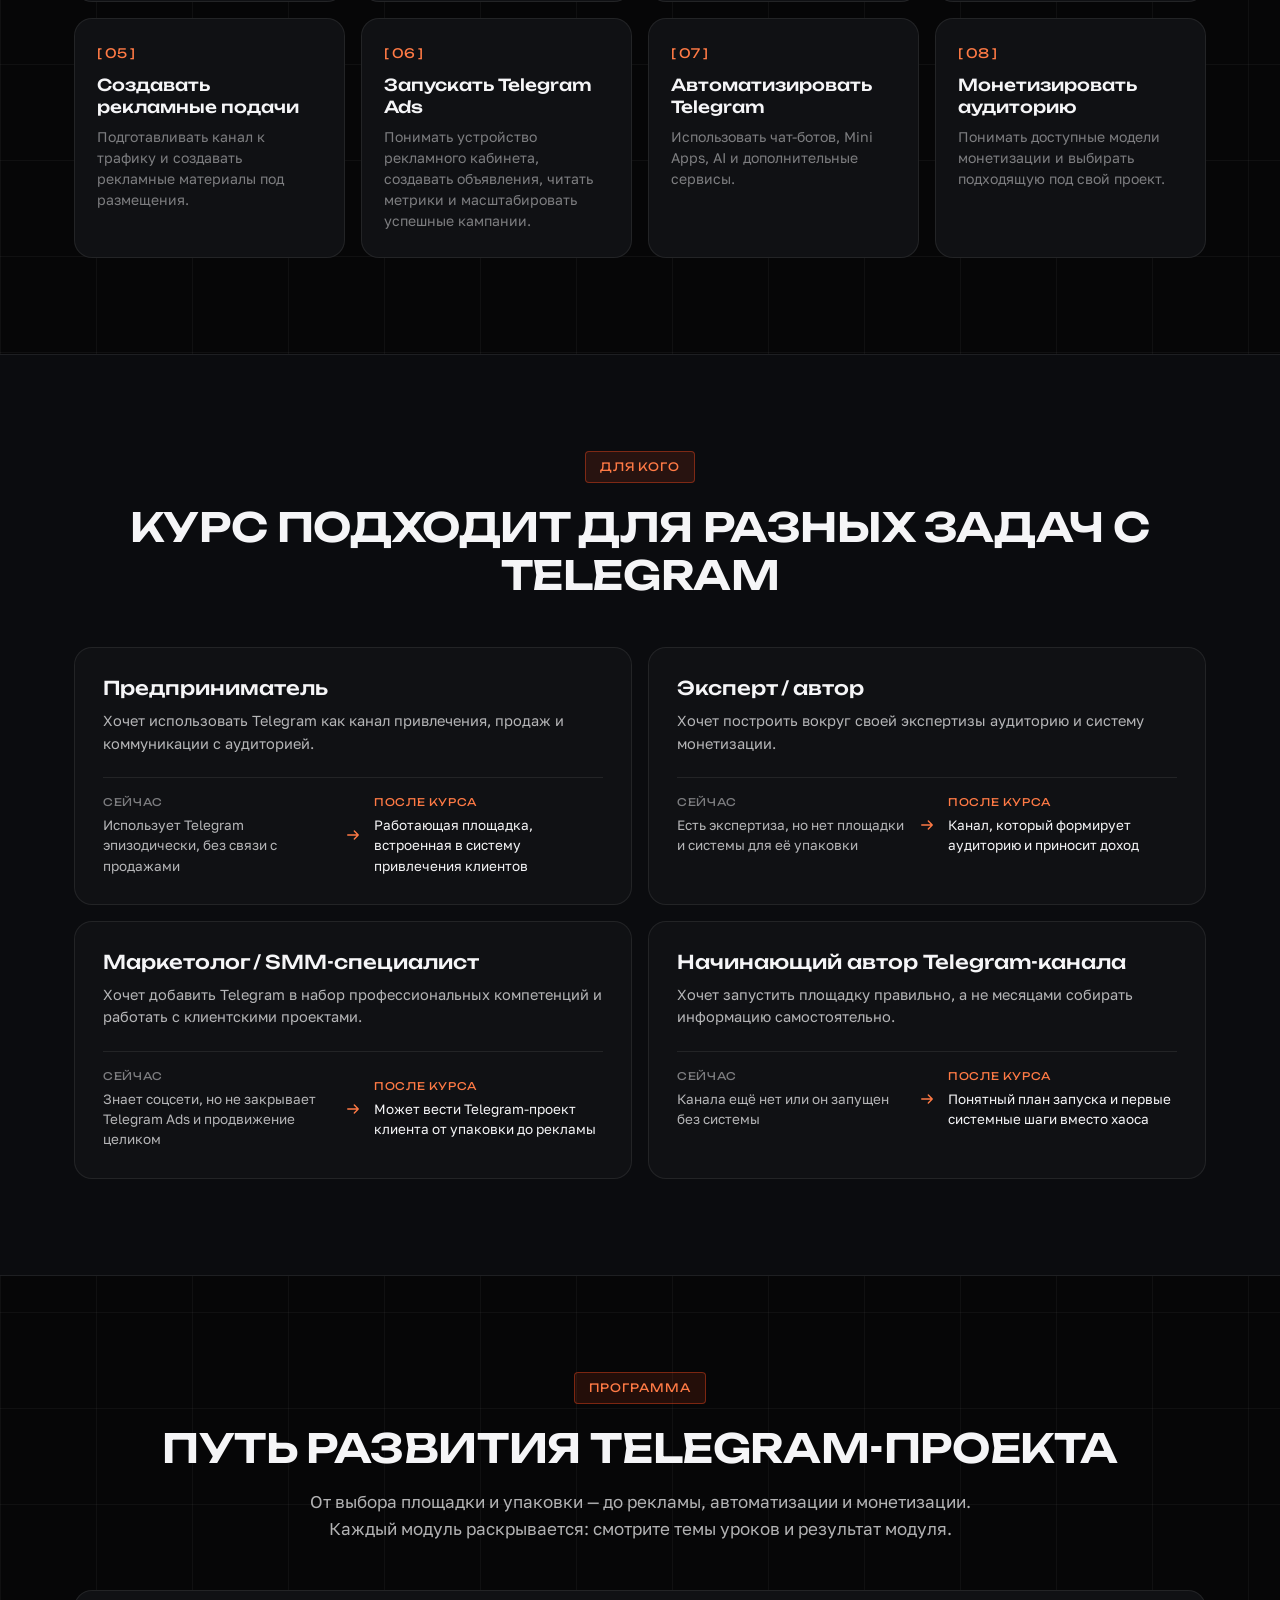
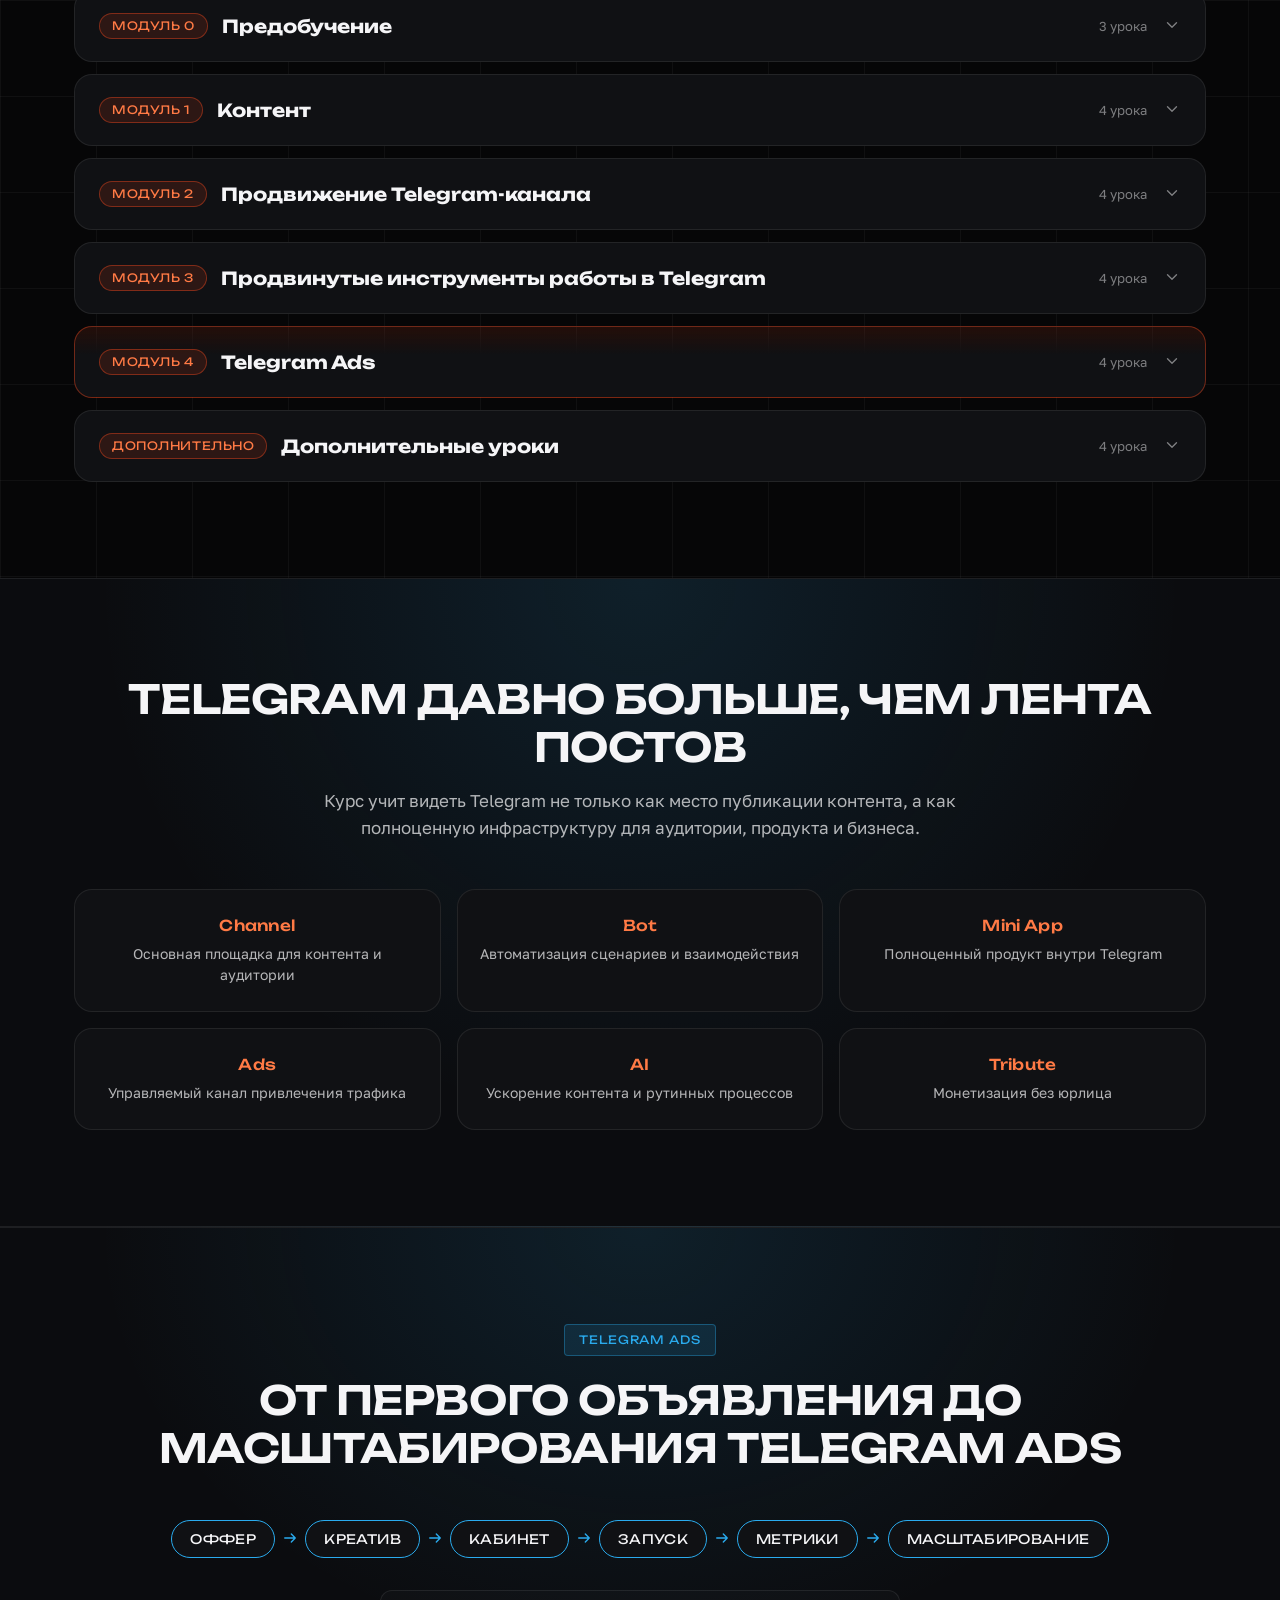
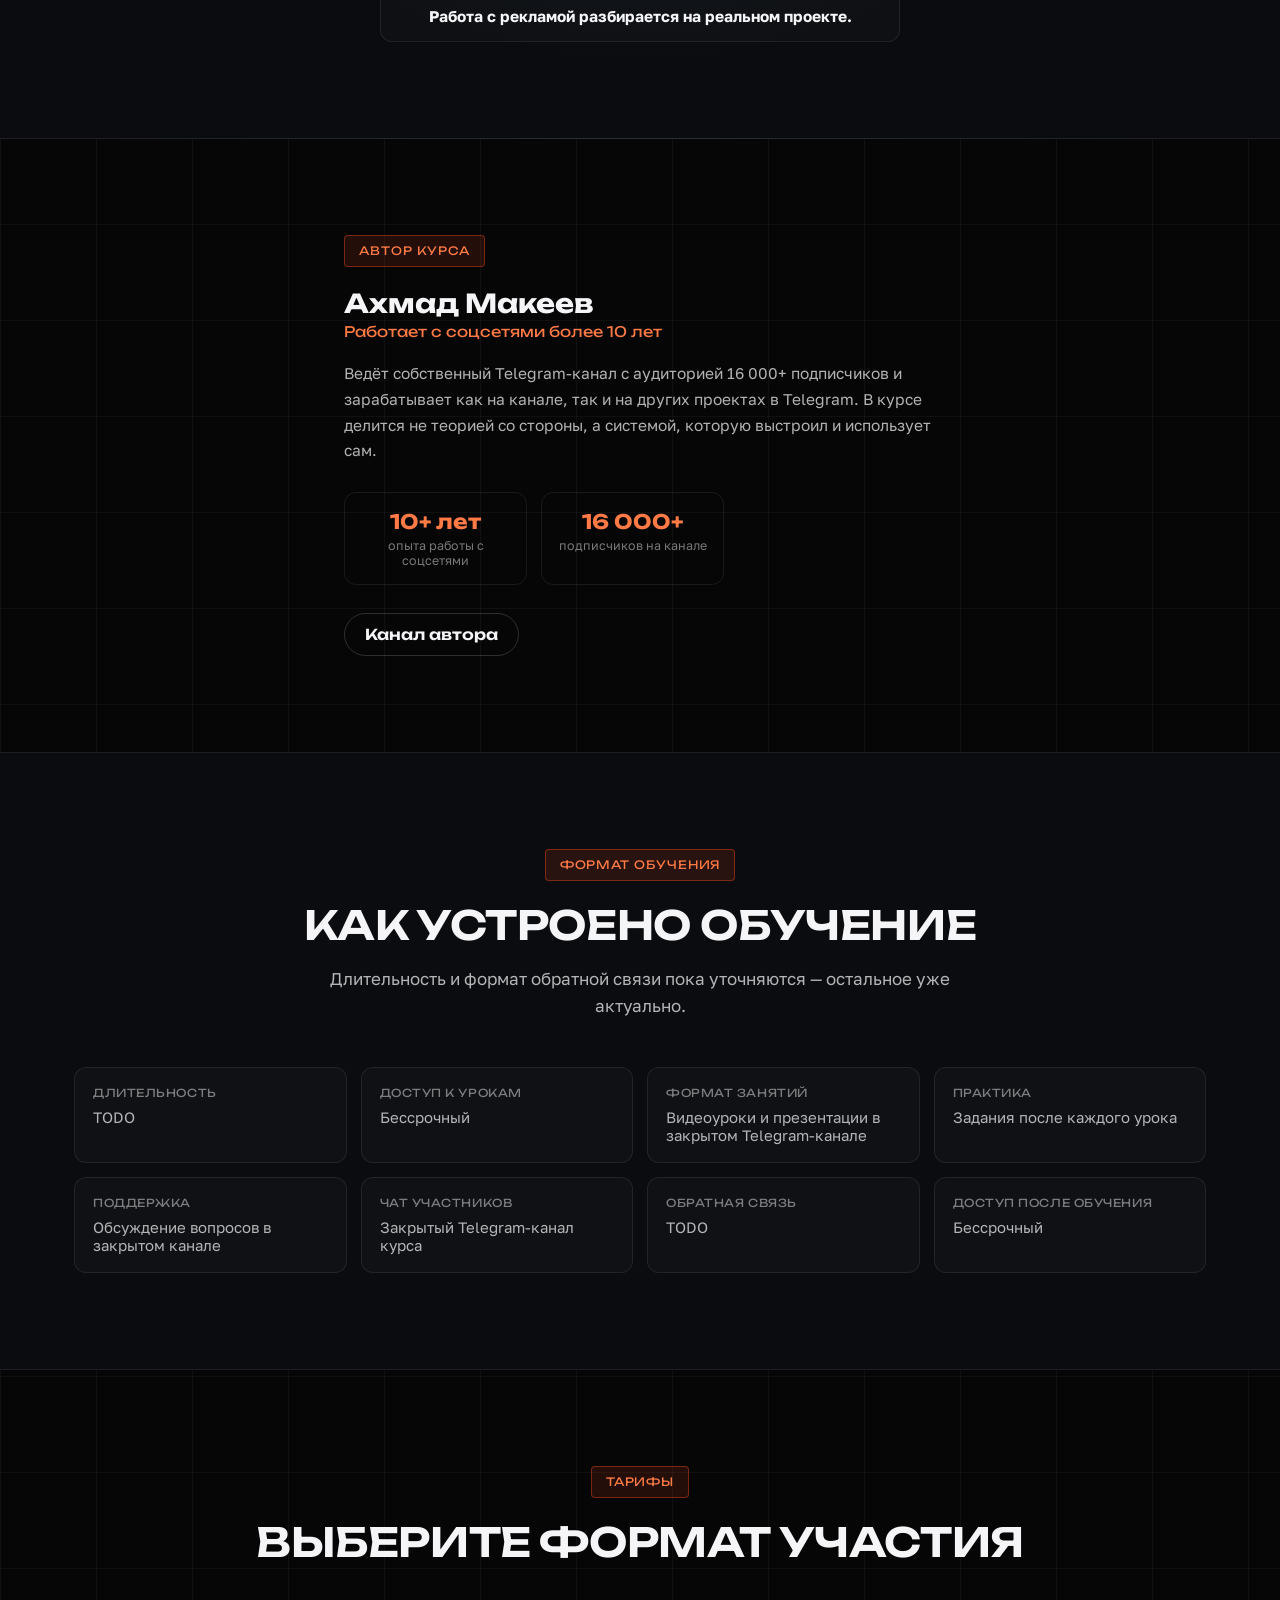
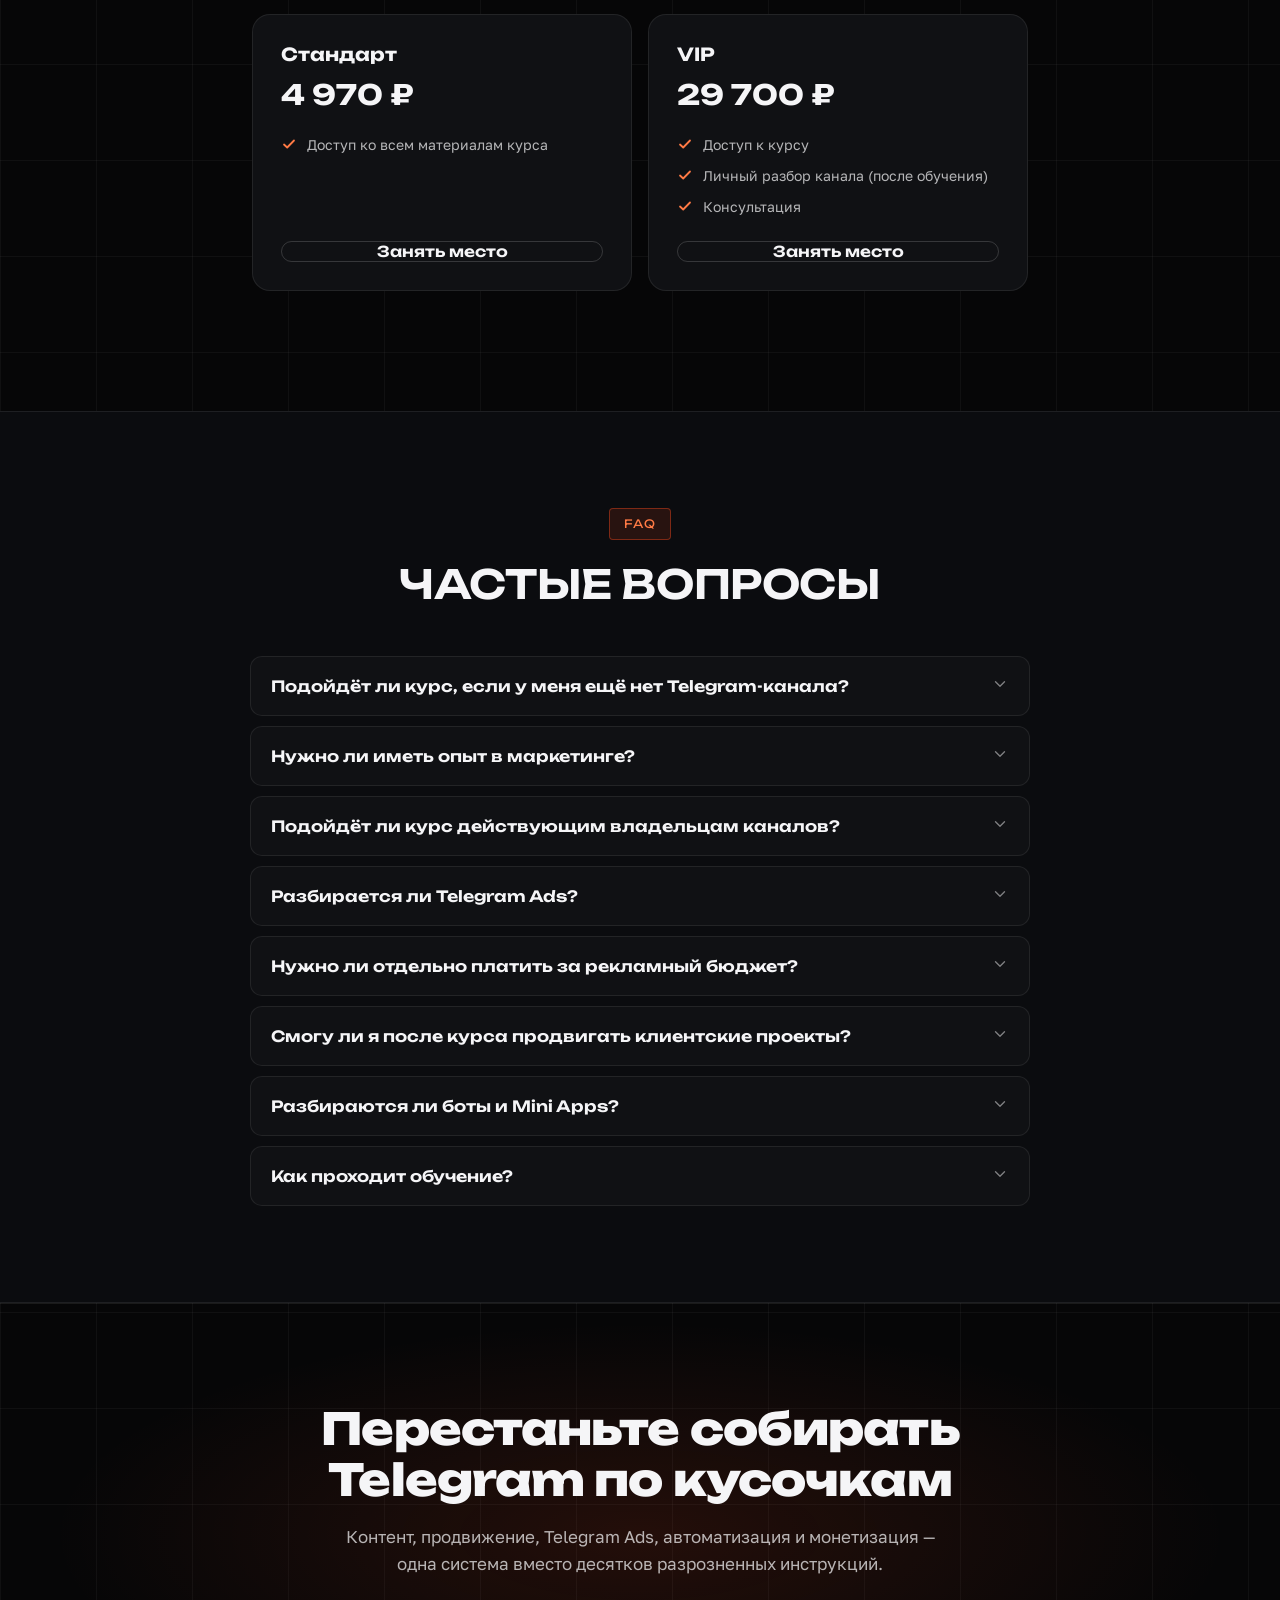
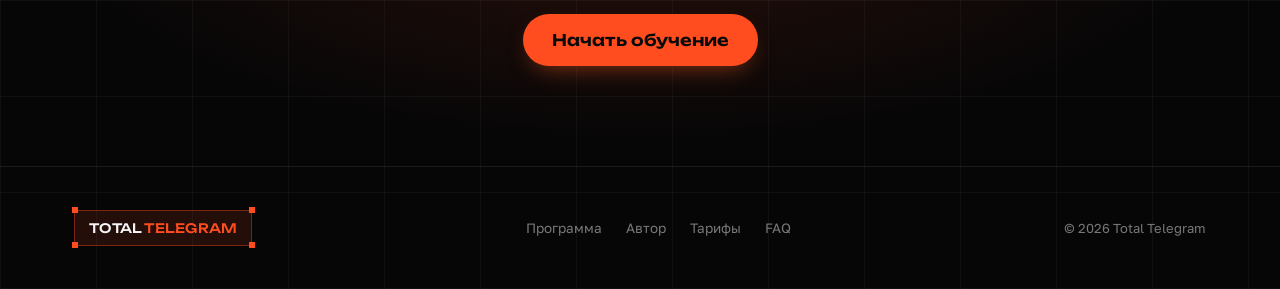
==== commit 2f43d7a0: "Hero CTA «Начать обучение», убрать повтор в описании автора - Главная кнопка в hero теперь «Начать о" ====
--- a/index.html
+++ b/index.html
@@ -41,7 +41,7 @@
     <div class="hero-cta-group">
       <a href="#program" class="btn btn-ghost btn-lg">Посмотреть программу</a>
       <a href="#pricing" class="btn btn-primary btn-lg">
-        Записаться на курс
+        Начать обучение
         <svg class="btn-arrow" width="16" height="16" viewBox="0 0 16 16" fill="none" aria-hidden="true"><path d="M4 12L12 4M12 4H5M12 4V11" stroke="currentColor" stroke-width="1.6" stroke-linecap="round" stroke-linejoin="round"/></svg>
       </a>
     </div>
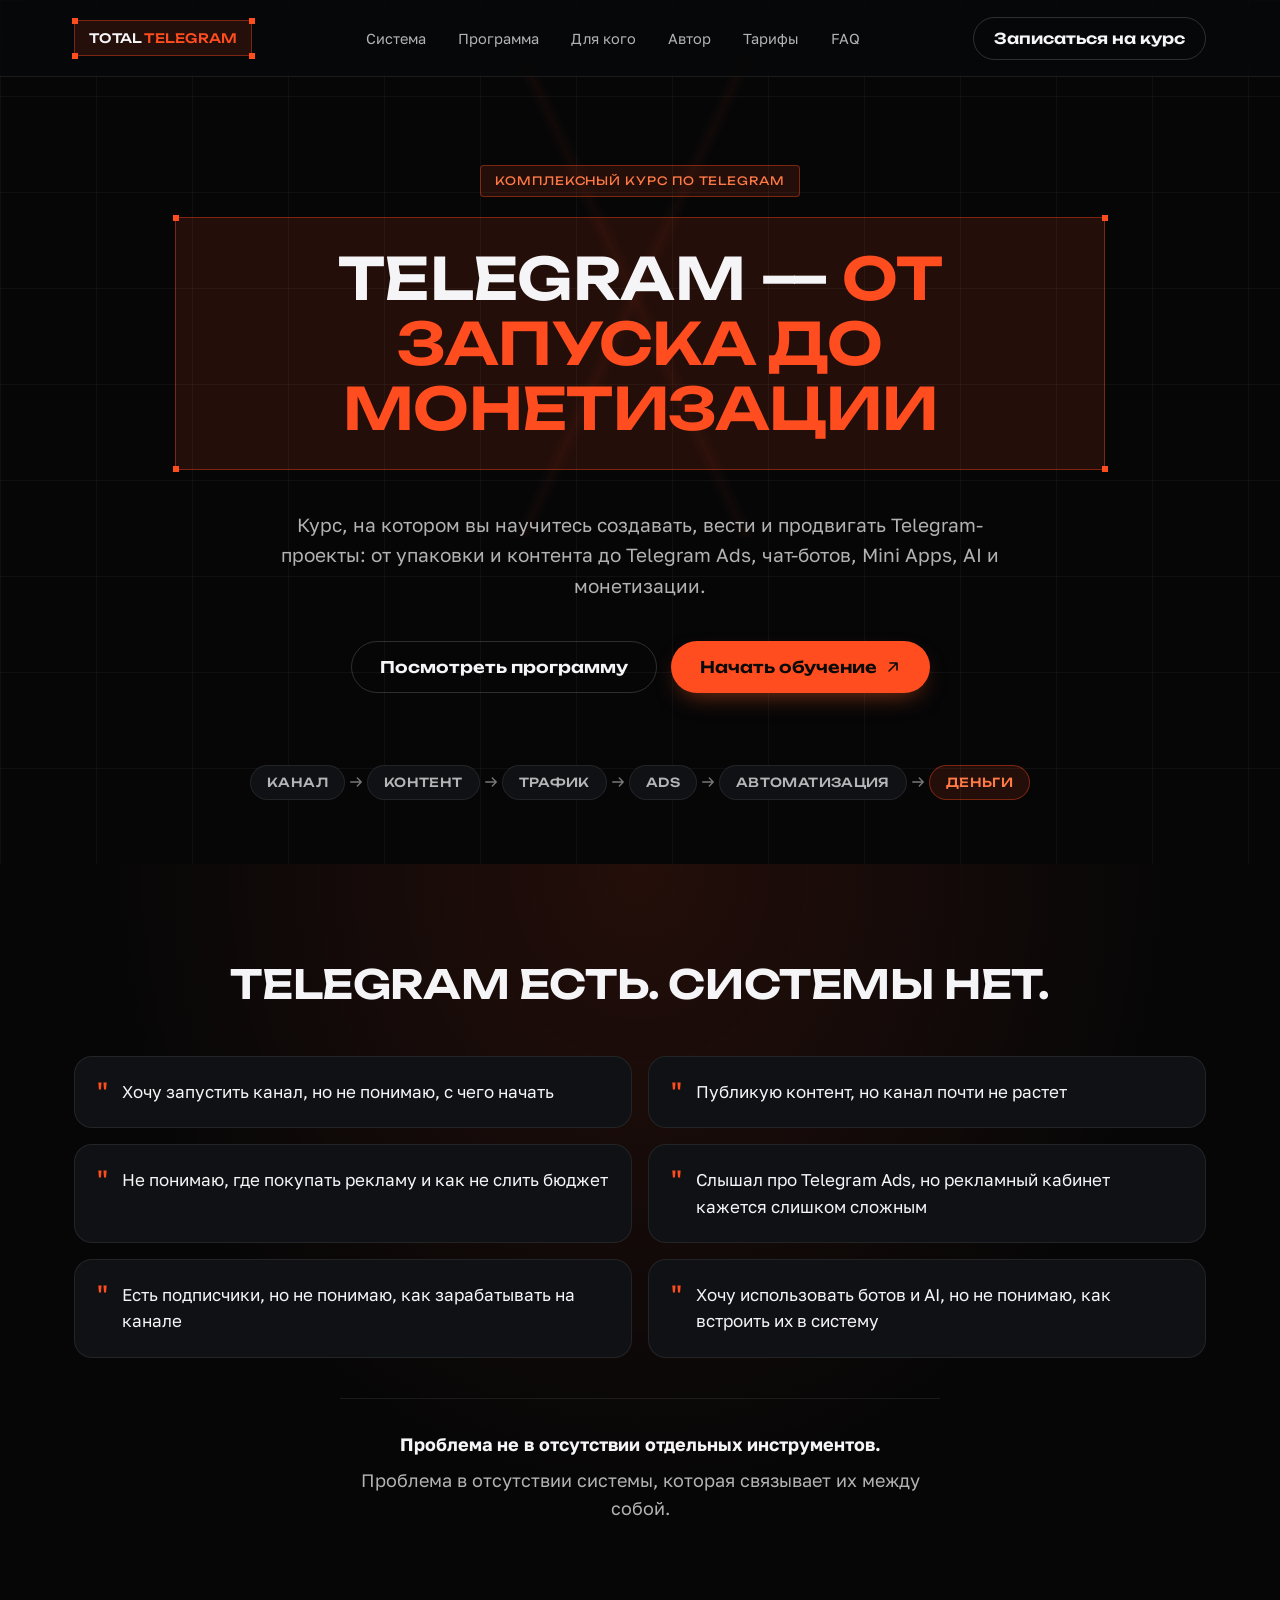
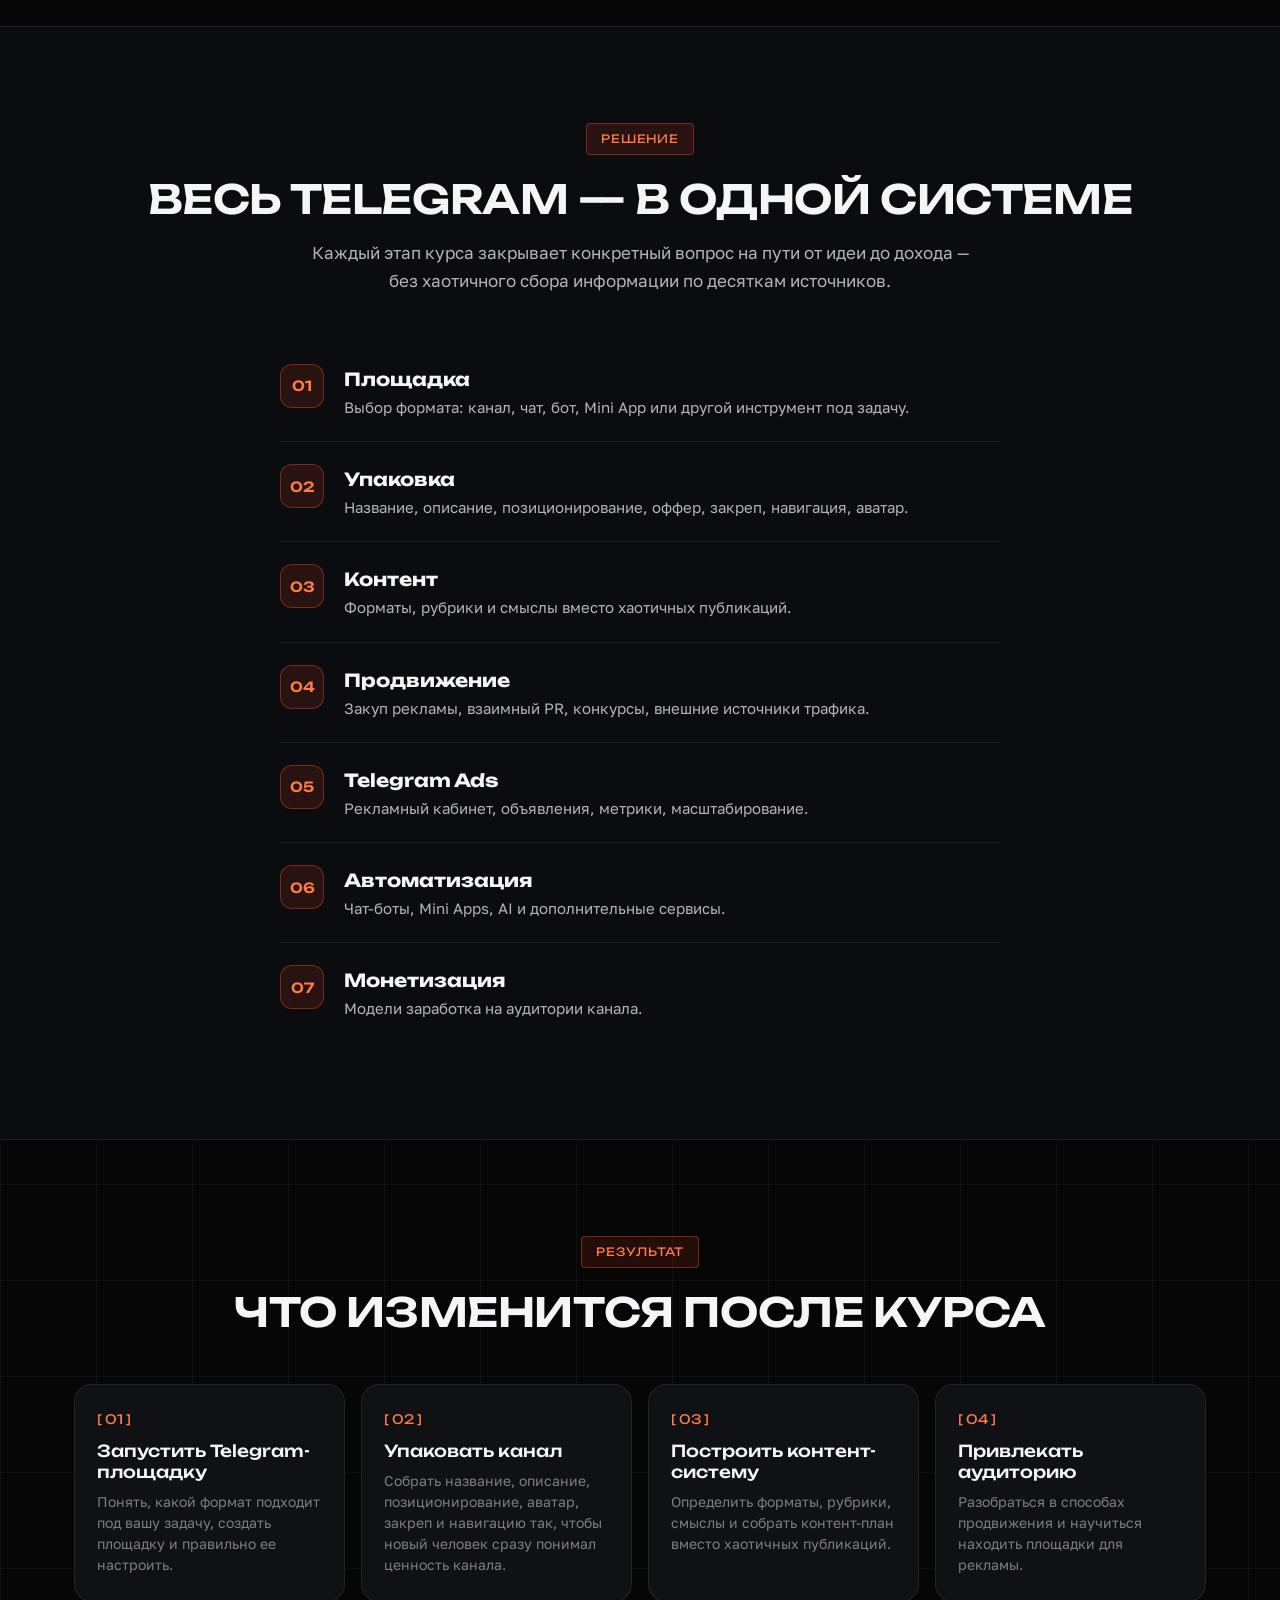
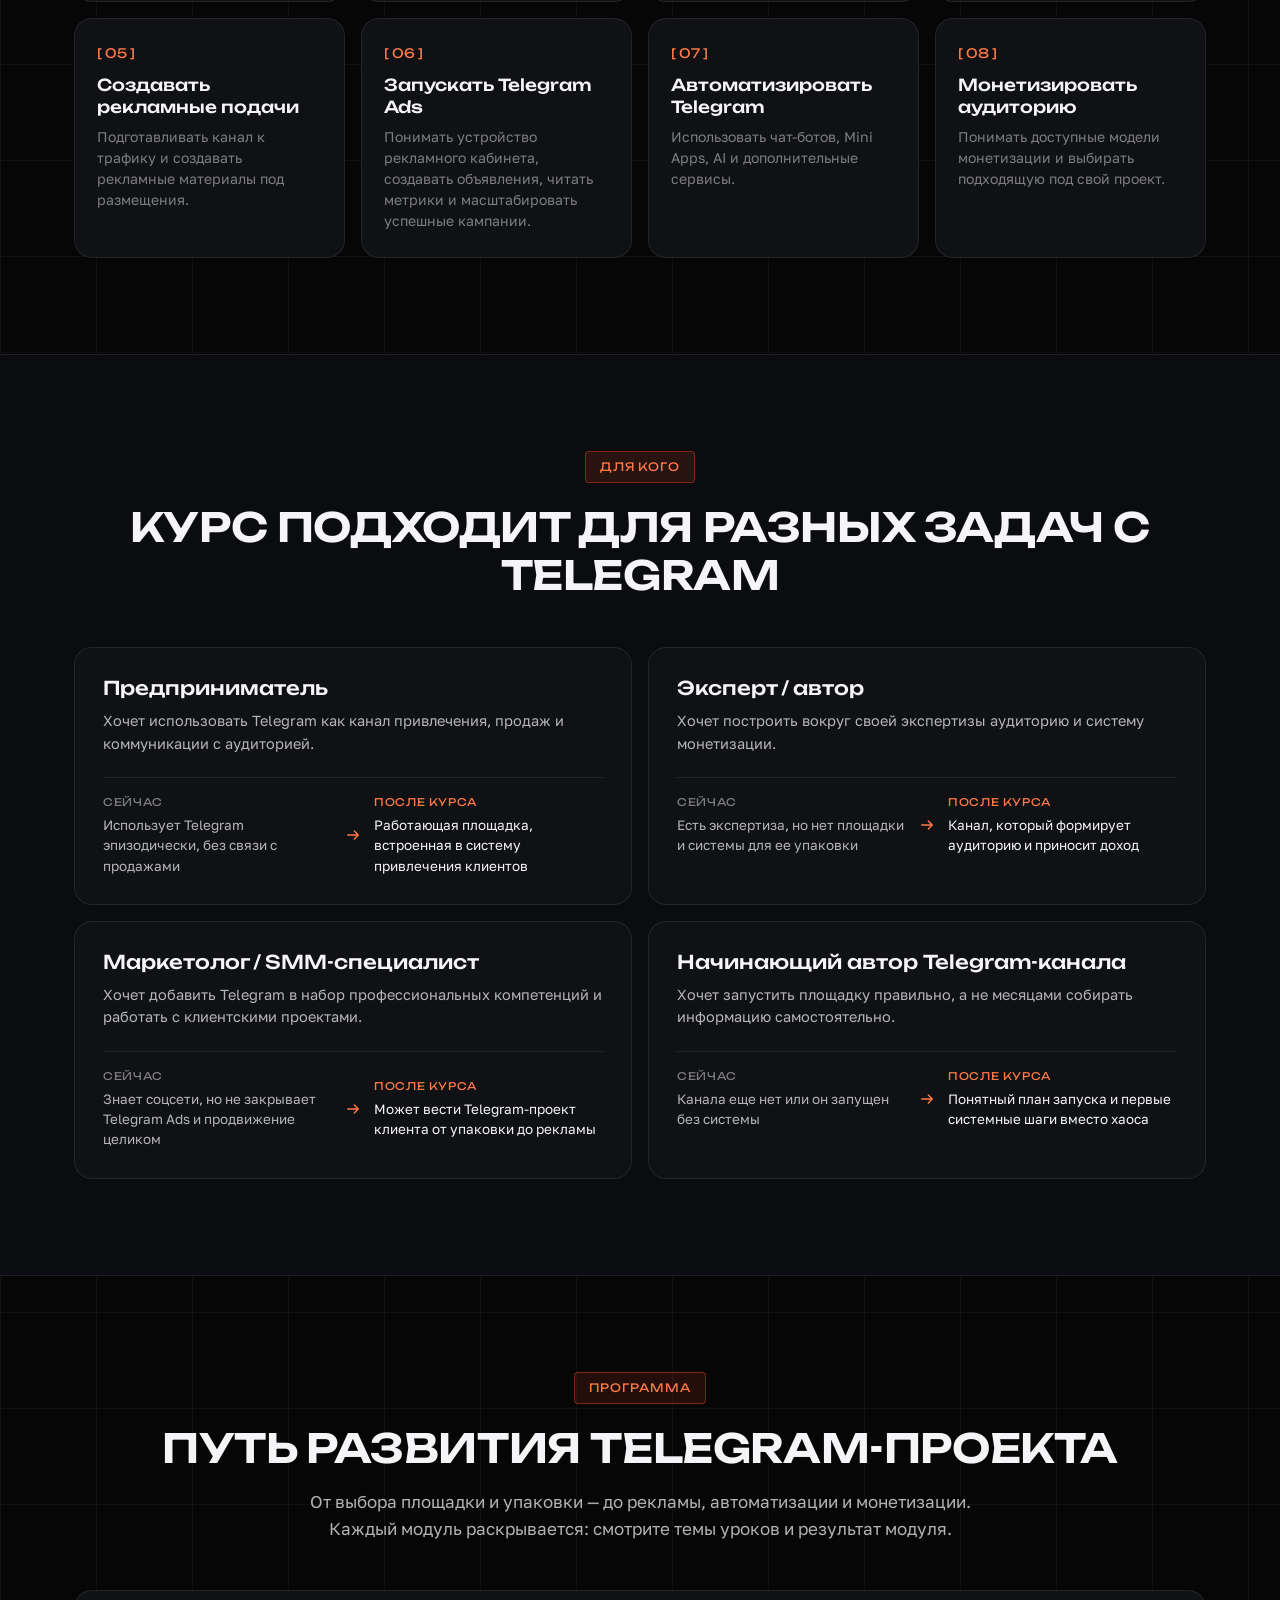
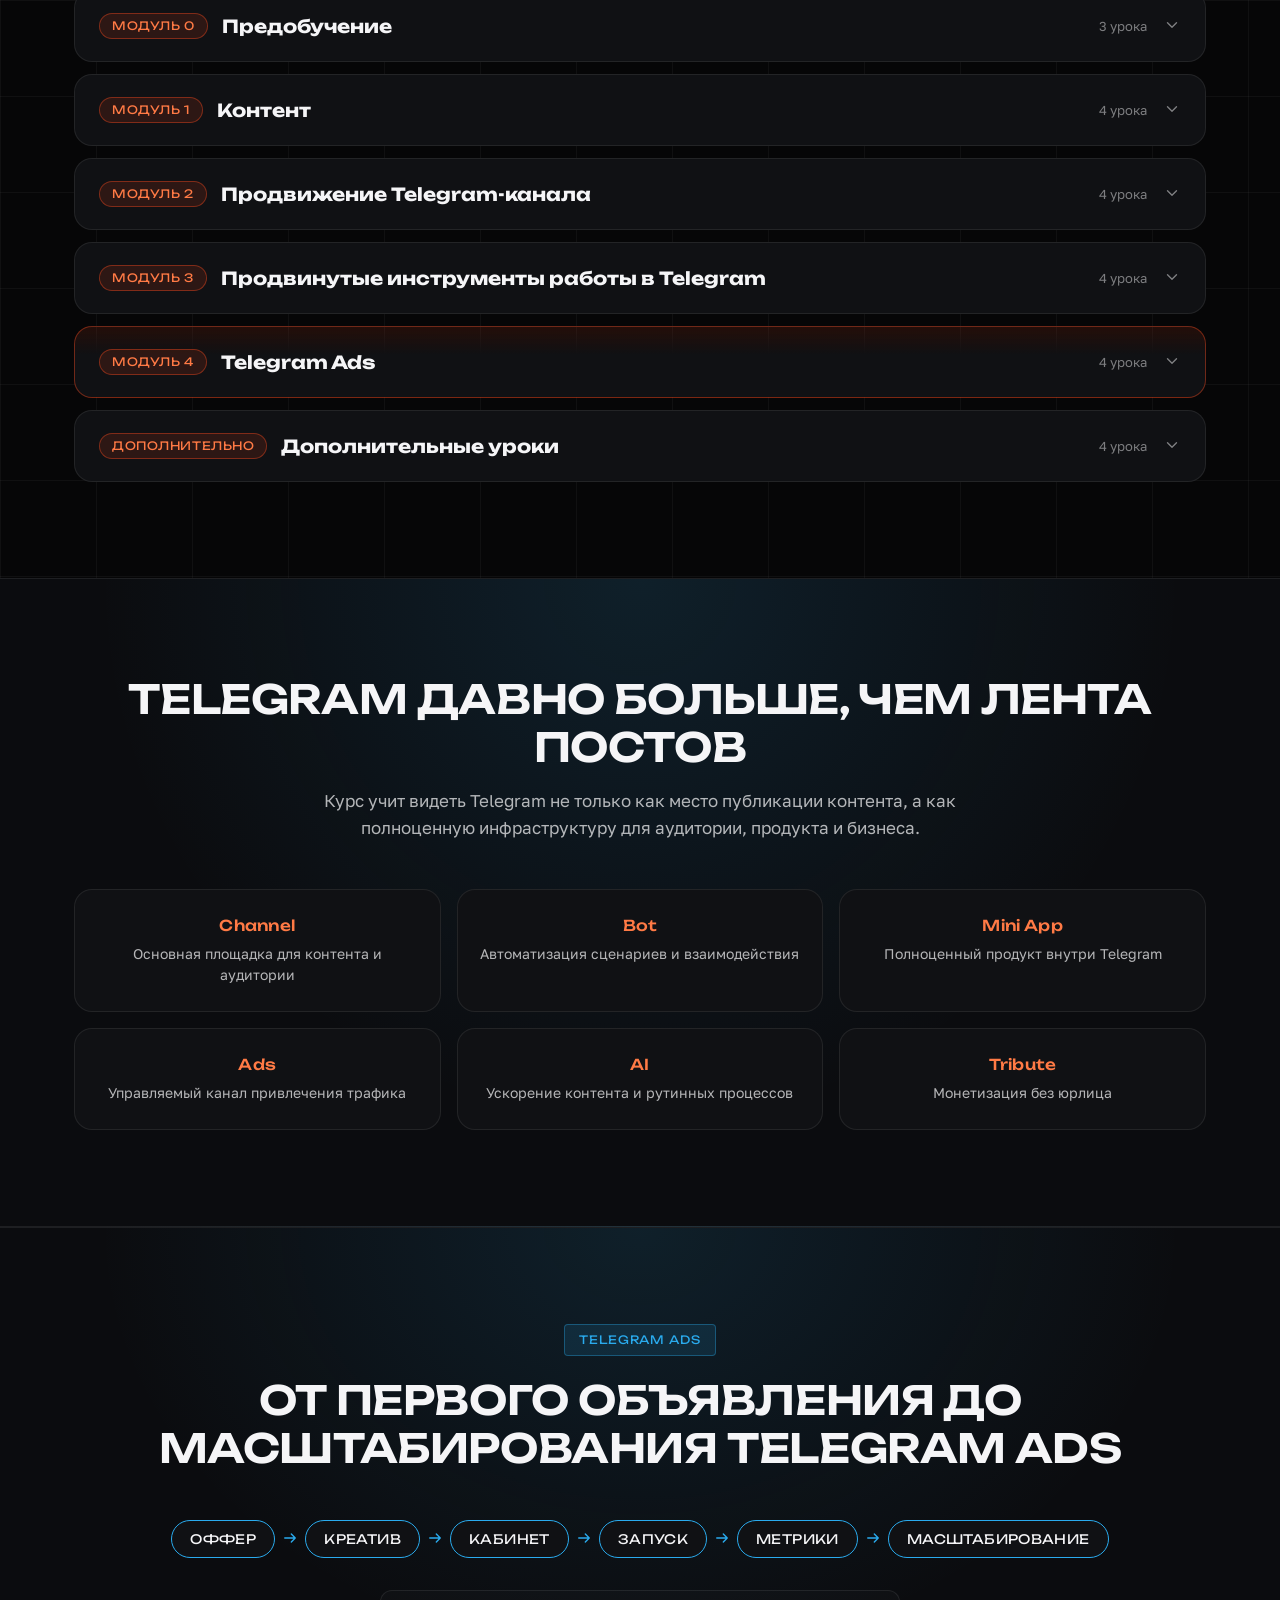
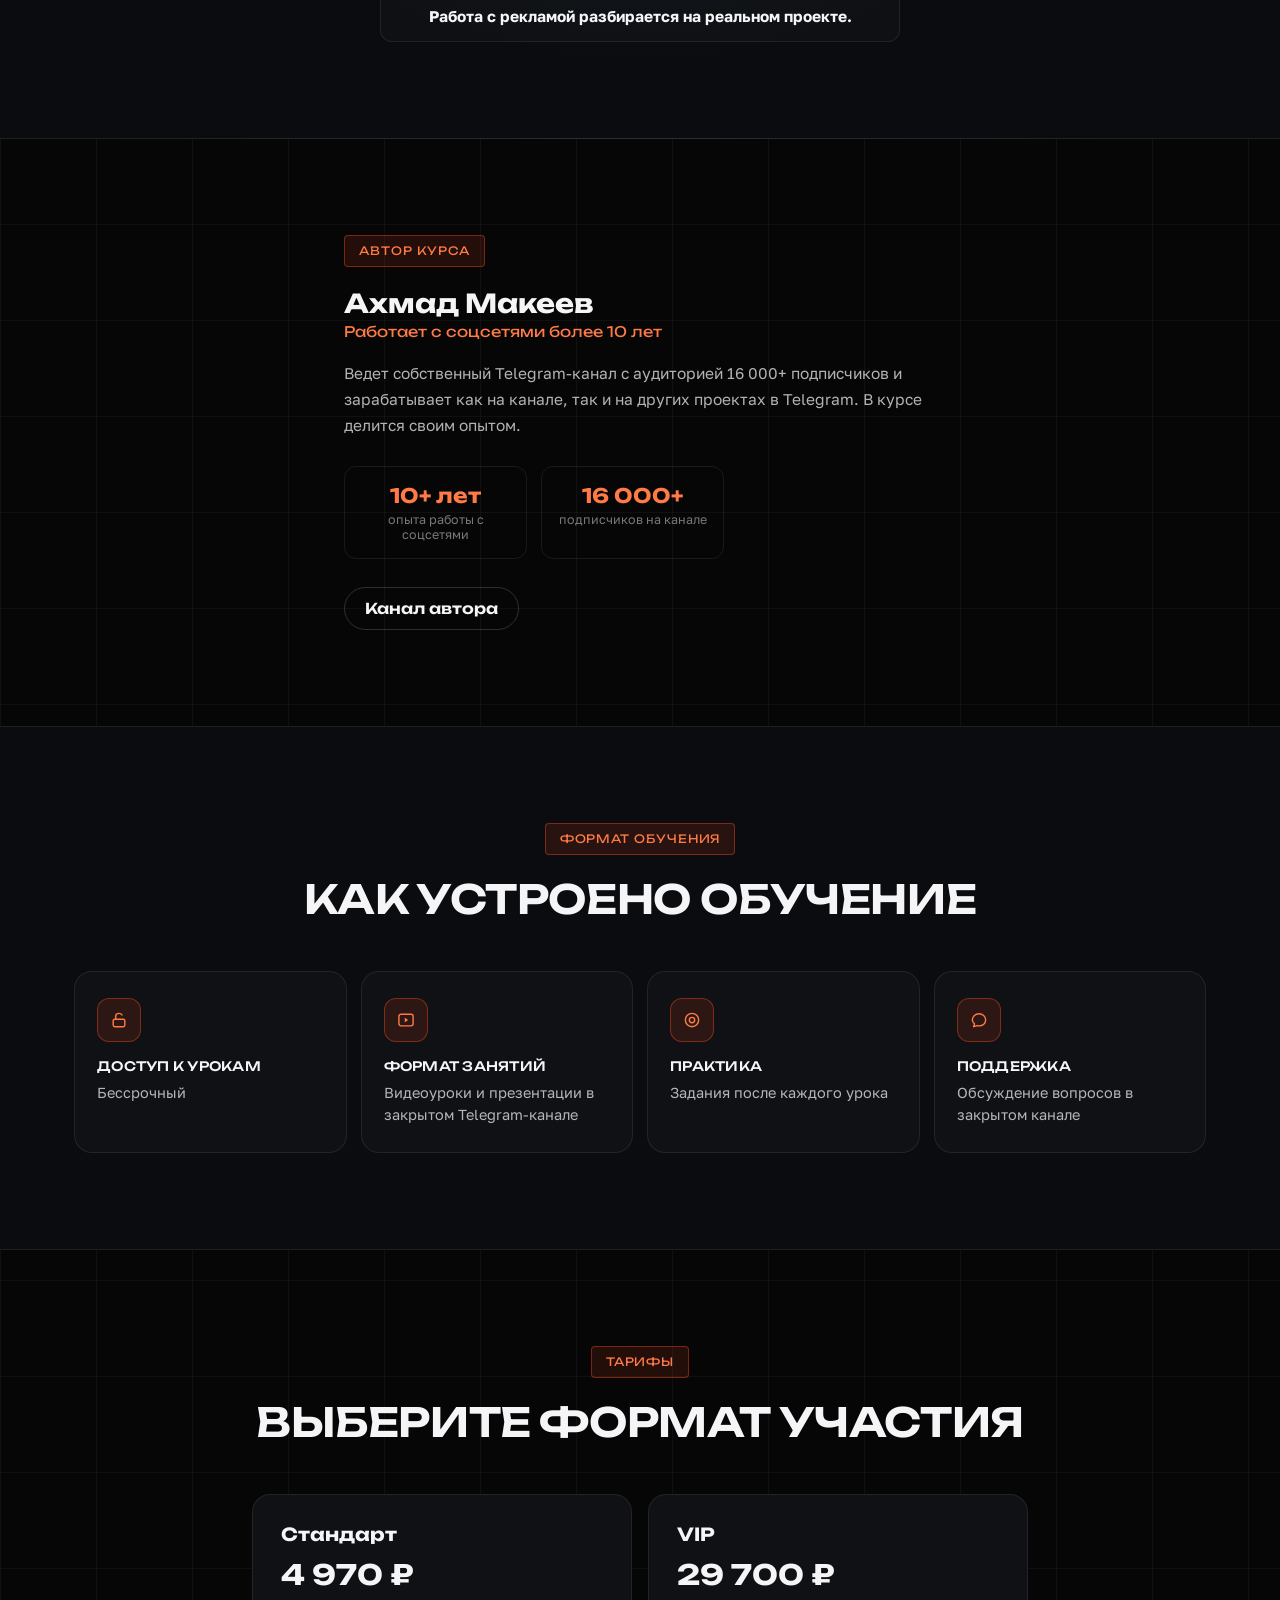
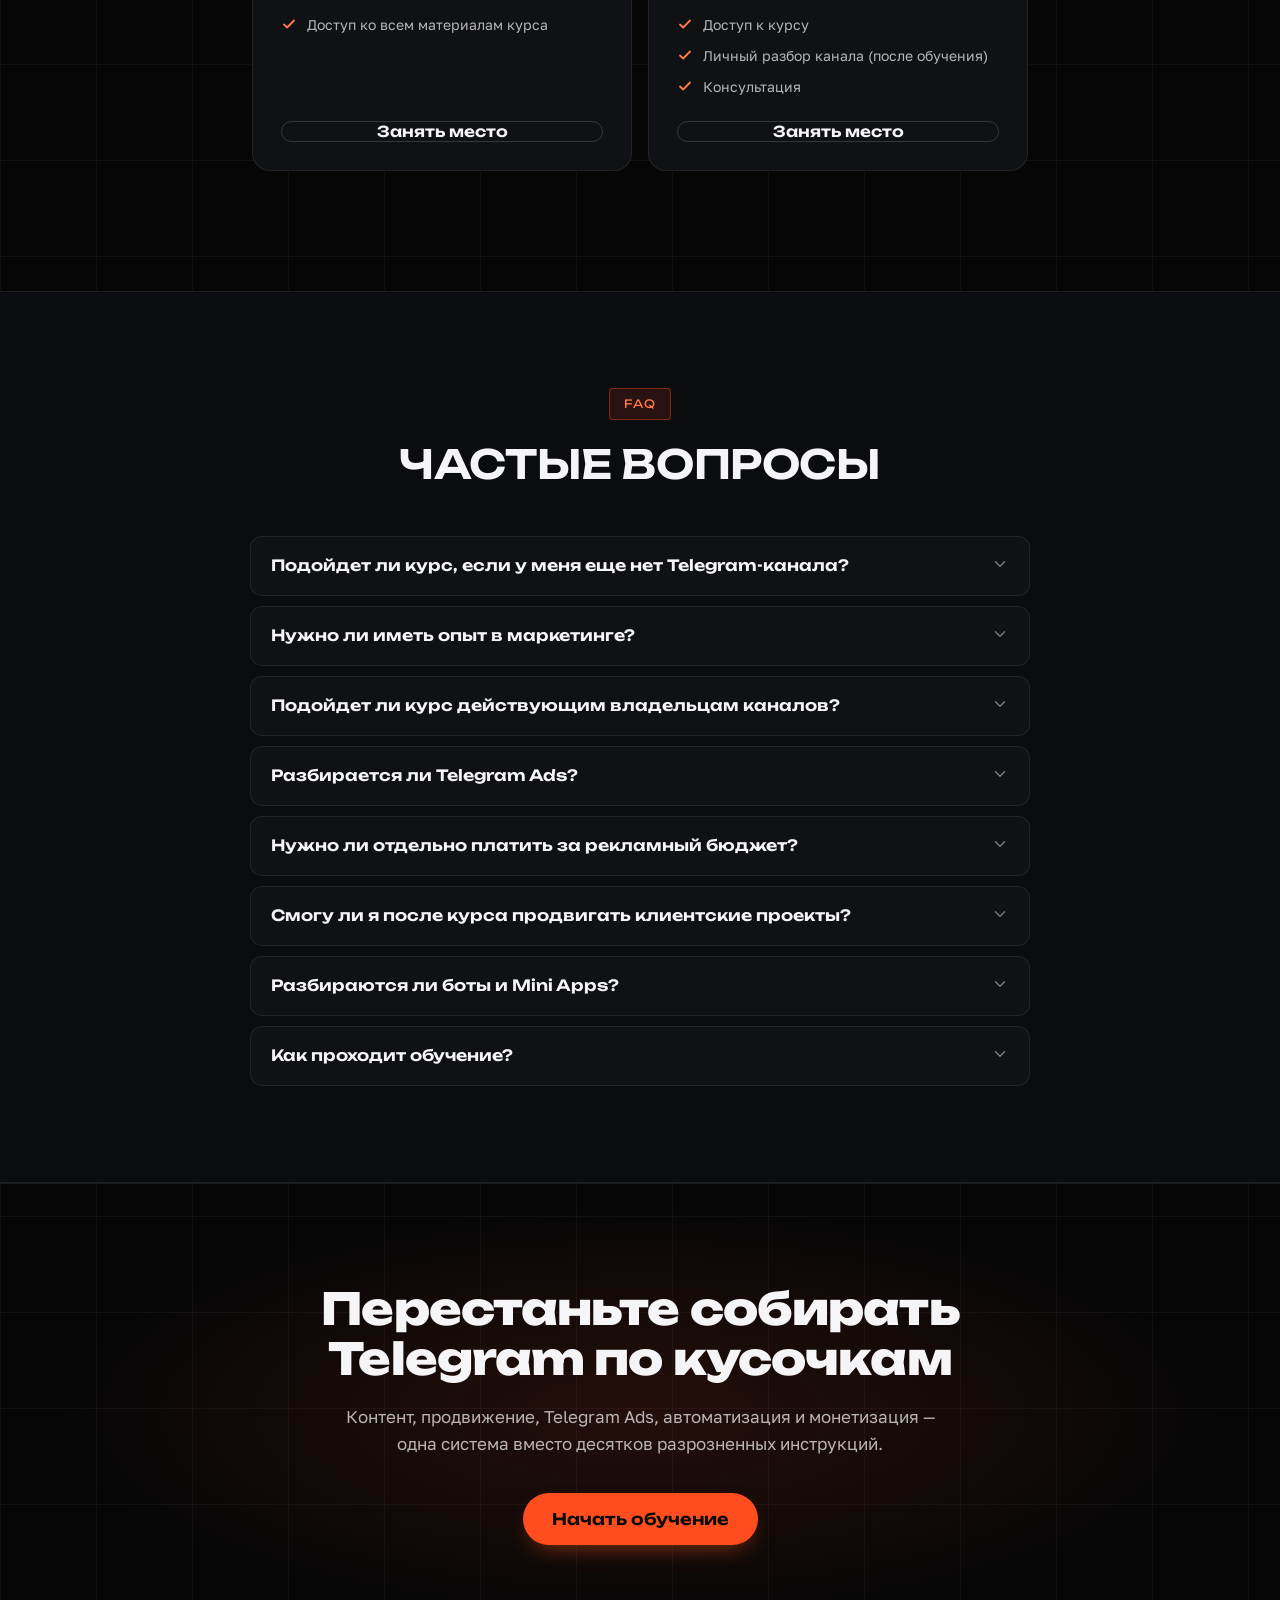
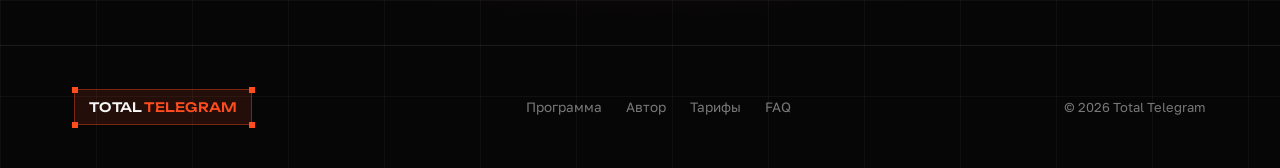
==== commit 6c42ae8c: "Формат обучения: 4 поля вместо 8, визуально выделены иконками Оставлены только «Доступ к урокам», «Ф" ====
--- a/index.html
+++ b/index.html
@@ -149,7 +149,6 @@
       <div class="section-head center">
         <div class="eyebrow">Формат обучения</div>
         <h2 class="section-title">Как устроено обучение</h2>
-        <p class="section-lead">Длительность и формат обратной связи пока уточняются — остальное уже актуально.</p>
       </div>
       <div class="format-grid" id="formatGrid"></div>
     </div>
--- a/styles.css
+++ b/styles.css
@@ -668,11 +668,27 @@
 .format-item {
   background: var(--surface);
   border: 1px solid var(--border);
-  border-radius: var(--radius-sm);
-  padding: 18px;
-}
-.format-label { font-family: var(--font-mono); font-size: 11px; letter-spacing: 0.05em; text-transform: uppercase; color: var(--muted); margin-bottom: 8px; }
-.format-value { font-size: 15px; color: var(--ink-soft); }
+  border-radius: var(--radius);
+  padding: 26px 22px;
+  transition: border-color 0.2s ease, transform 0.2s ease;
+}
+.format-item:hover { border-color: var(--accent-border); transform: translateY(-2px); }
+
+.format-icon {
+  width: 44px;
+  height: 44px;
+  border-radius: 12px;
+  background: var(--accent-soft);
+  border: 1px solid var(--accent-border);
+  color: var(--accent-2);
+  display: flex;
+  align-items: center;
+  justify-content: center;
+  margin-bottom: 16px;
+}
+
+.format-label { font-family: var(--font-display); font-size: 13px; font-weight: 500; text-transform: uppercase; letter-spacing: 0.02em; color: var(--ink); margin-bottom: 8px; }
+.format-value { font-size: 14.5px; line-height: 1.5; color: var(--ink-soft); }
 
 /* =========================================================
    PRICING
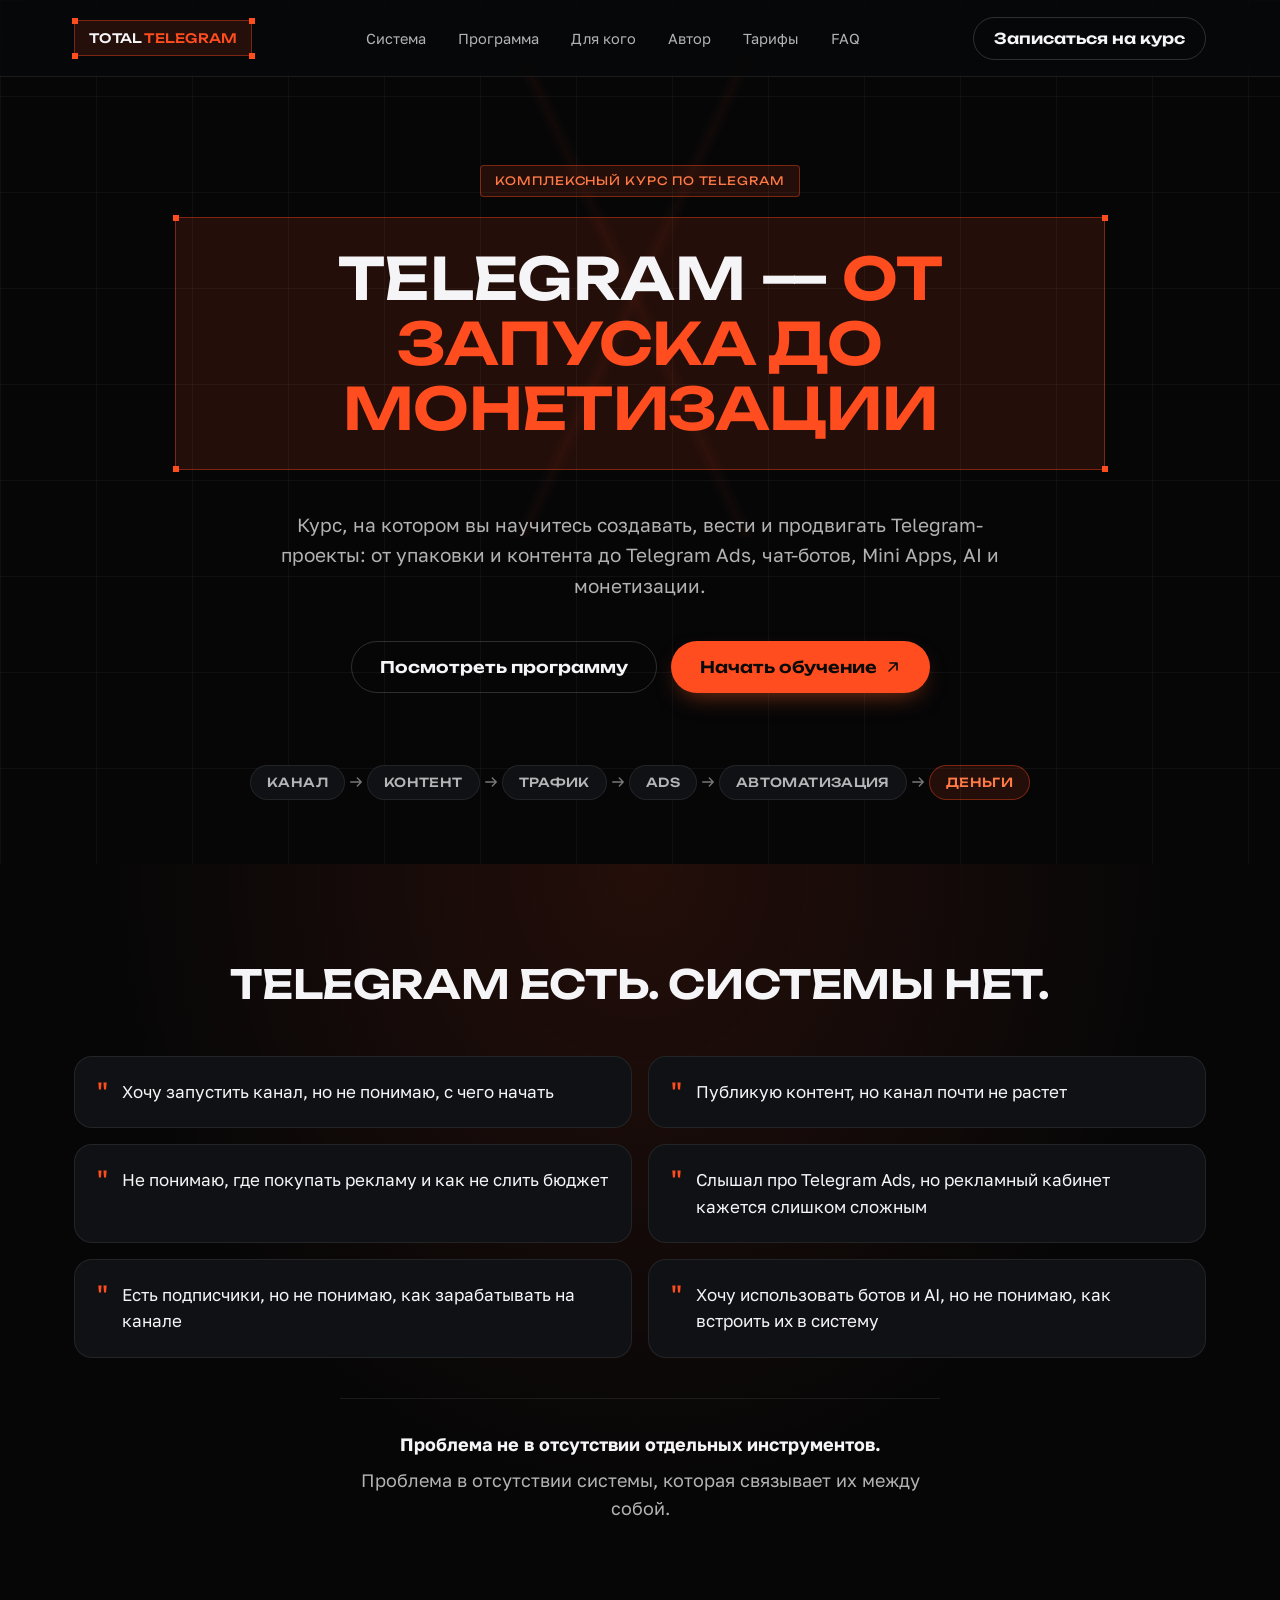
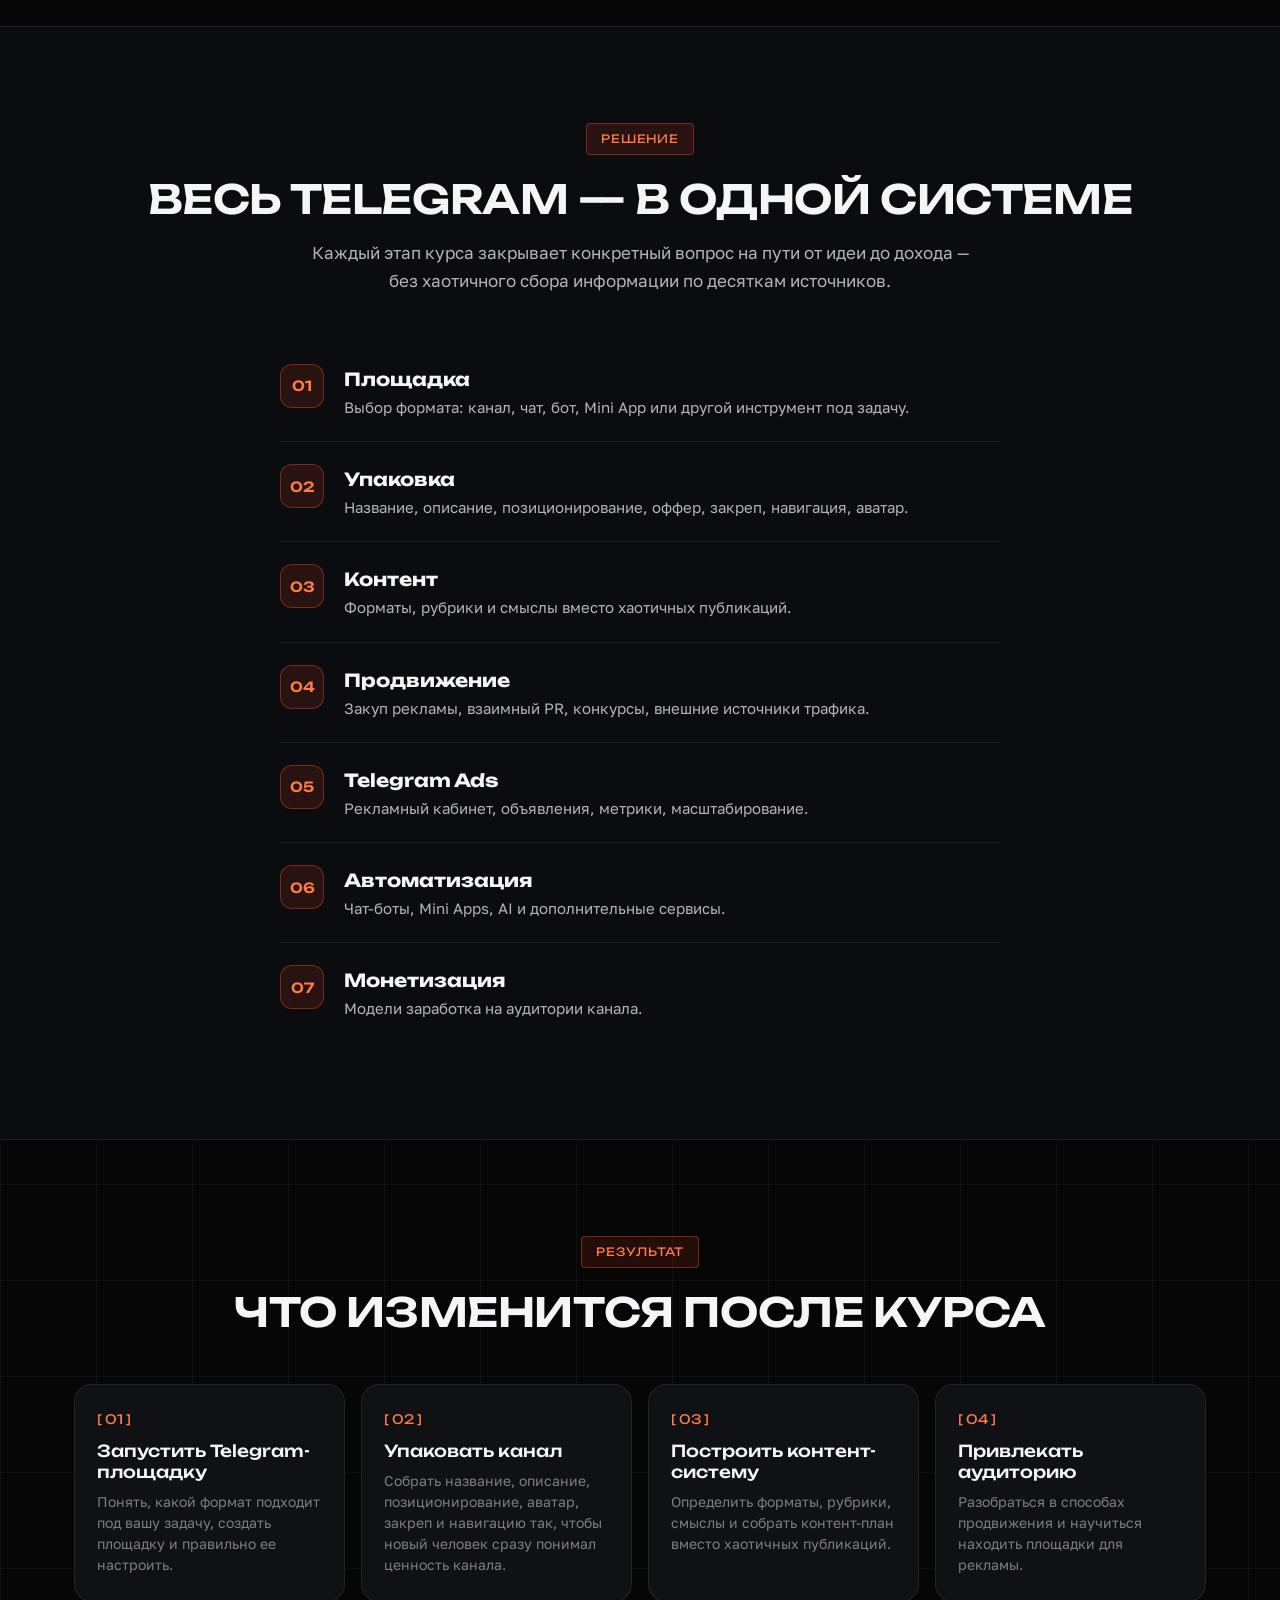
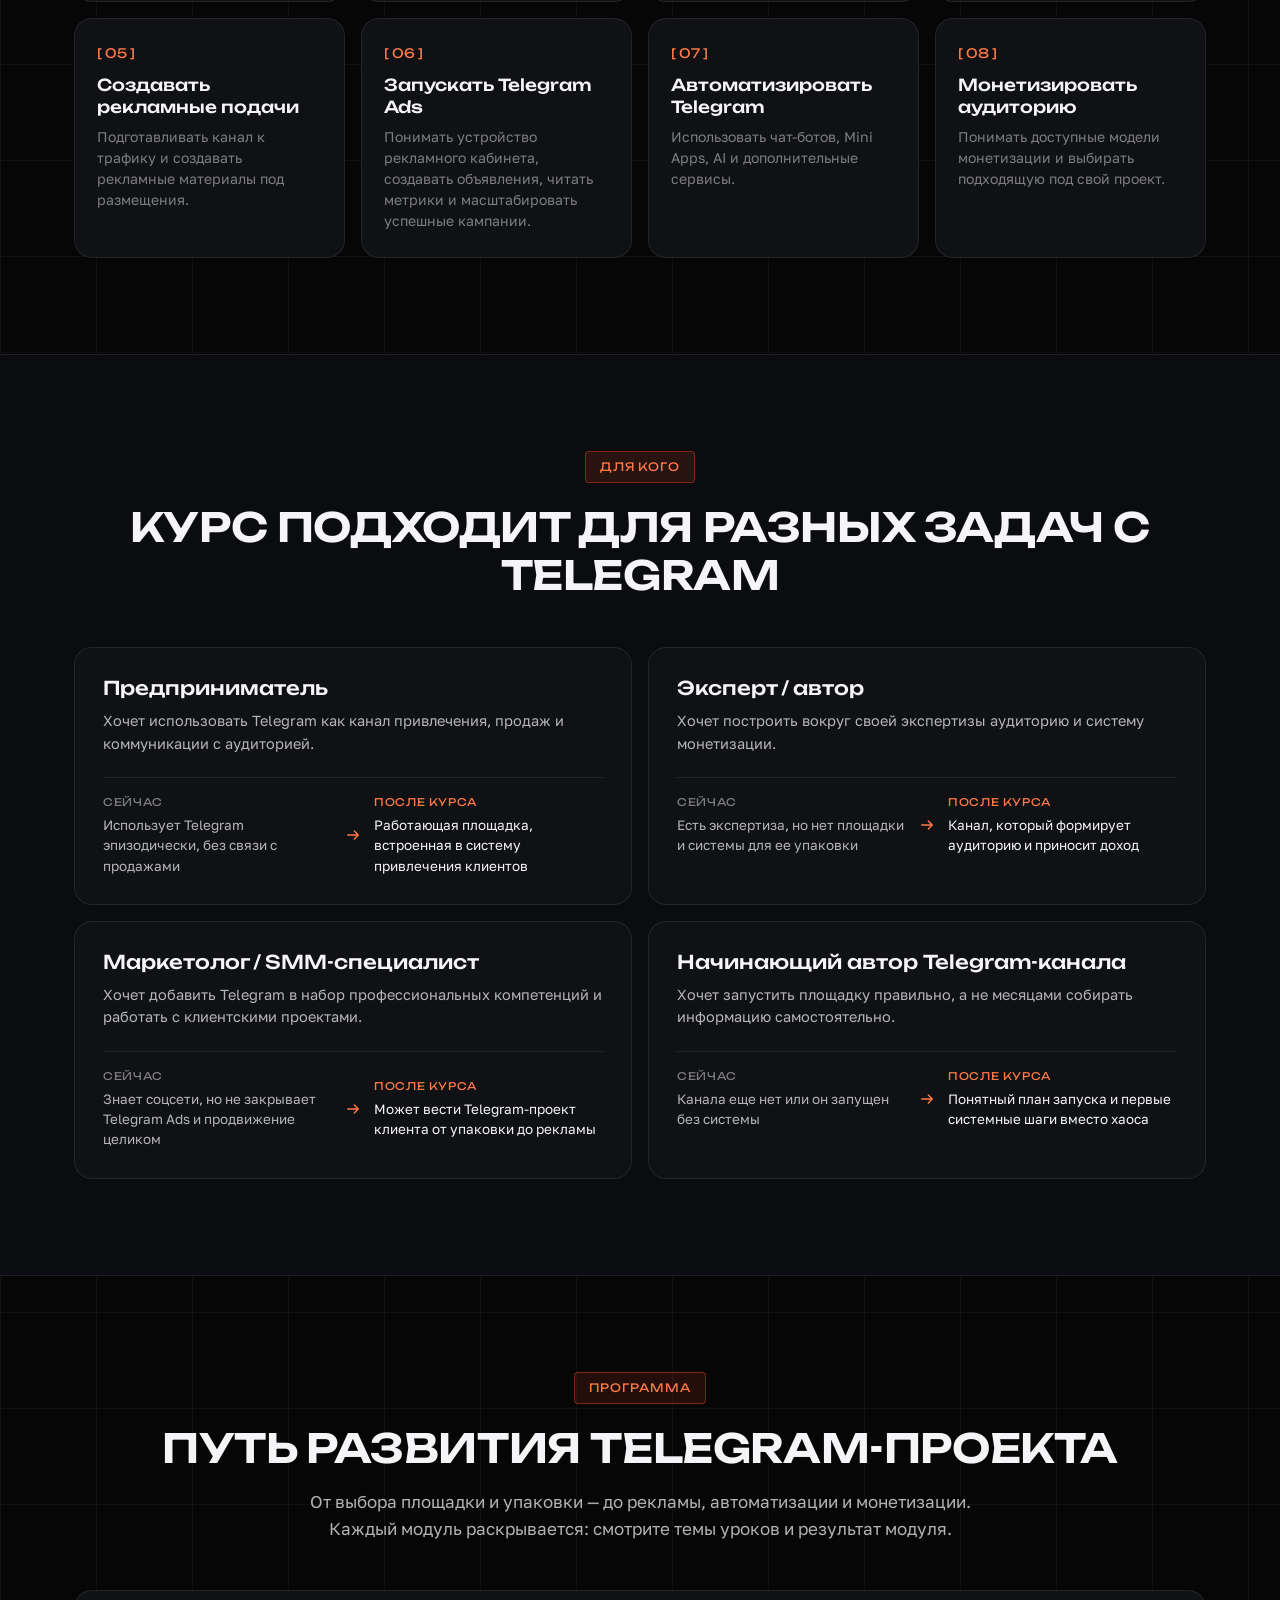
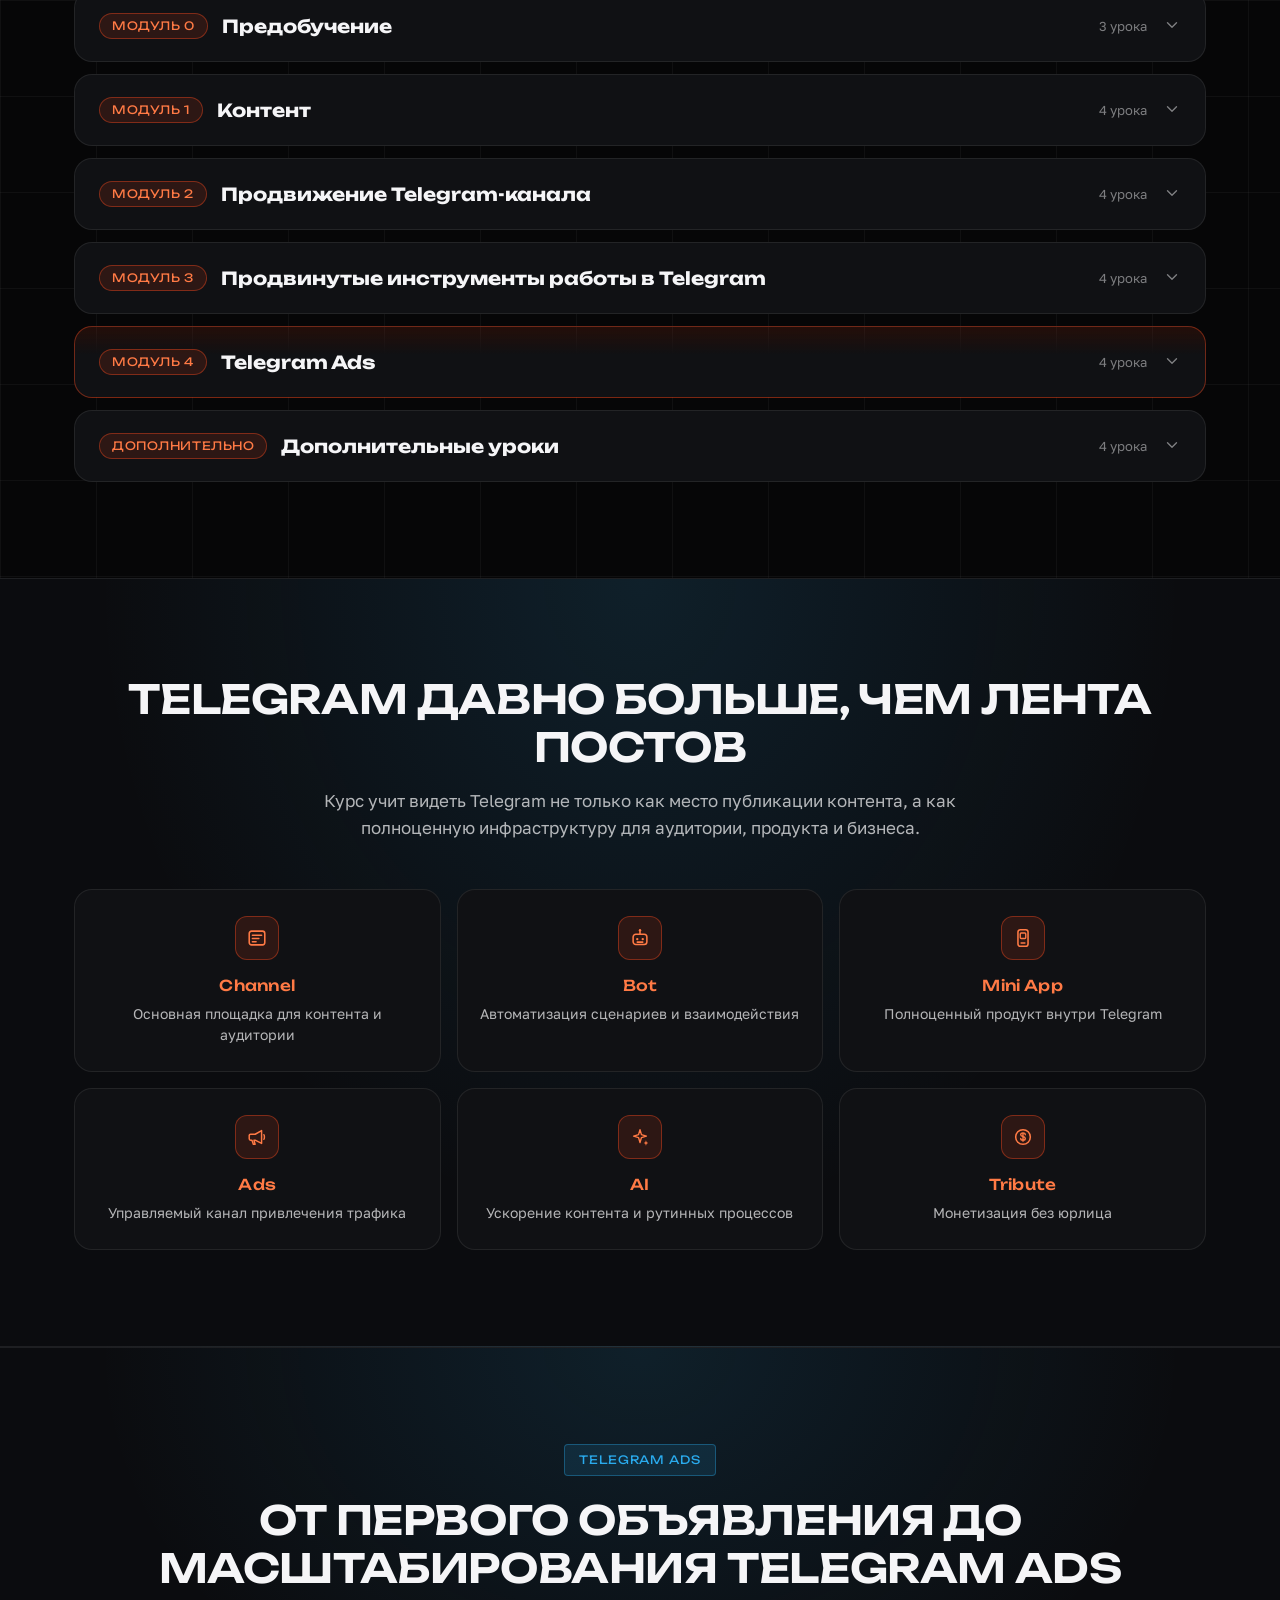
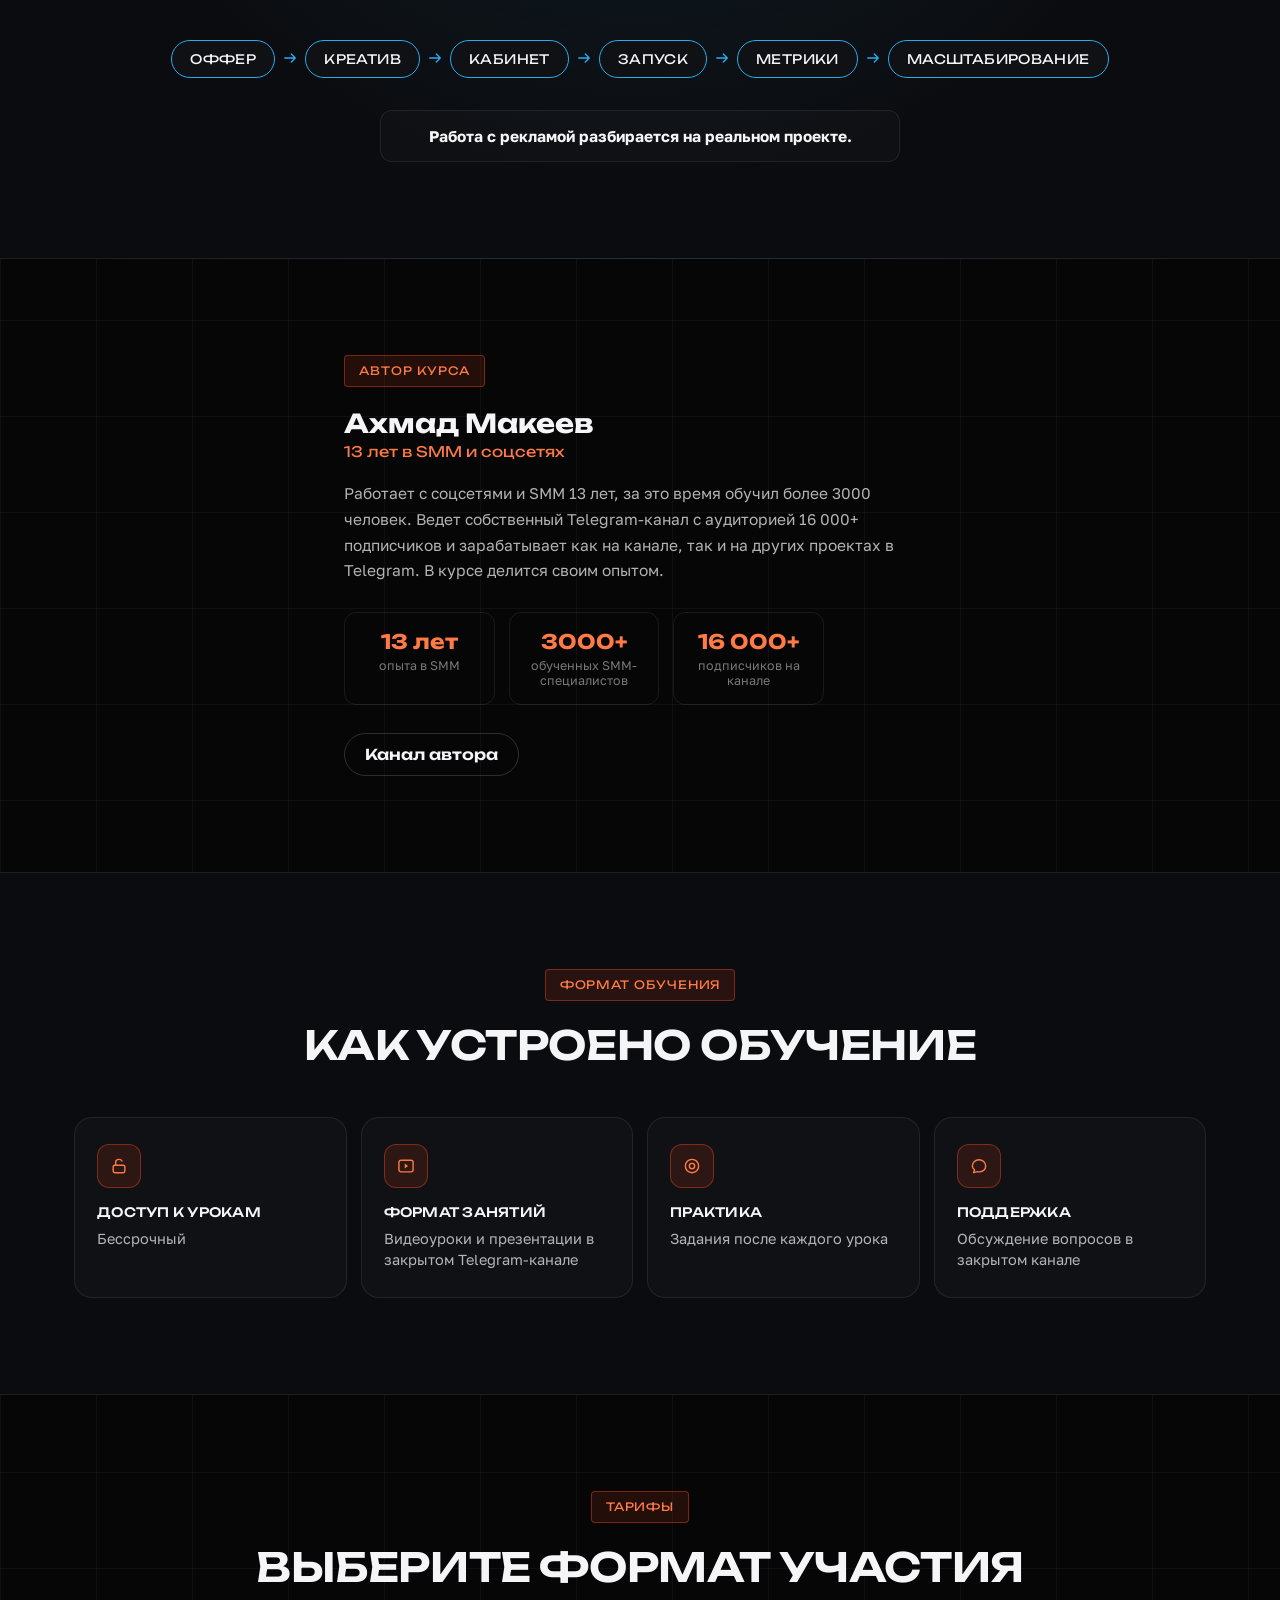
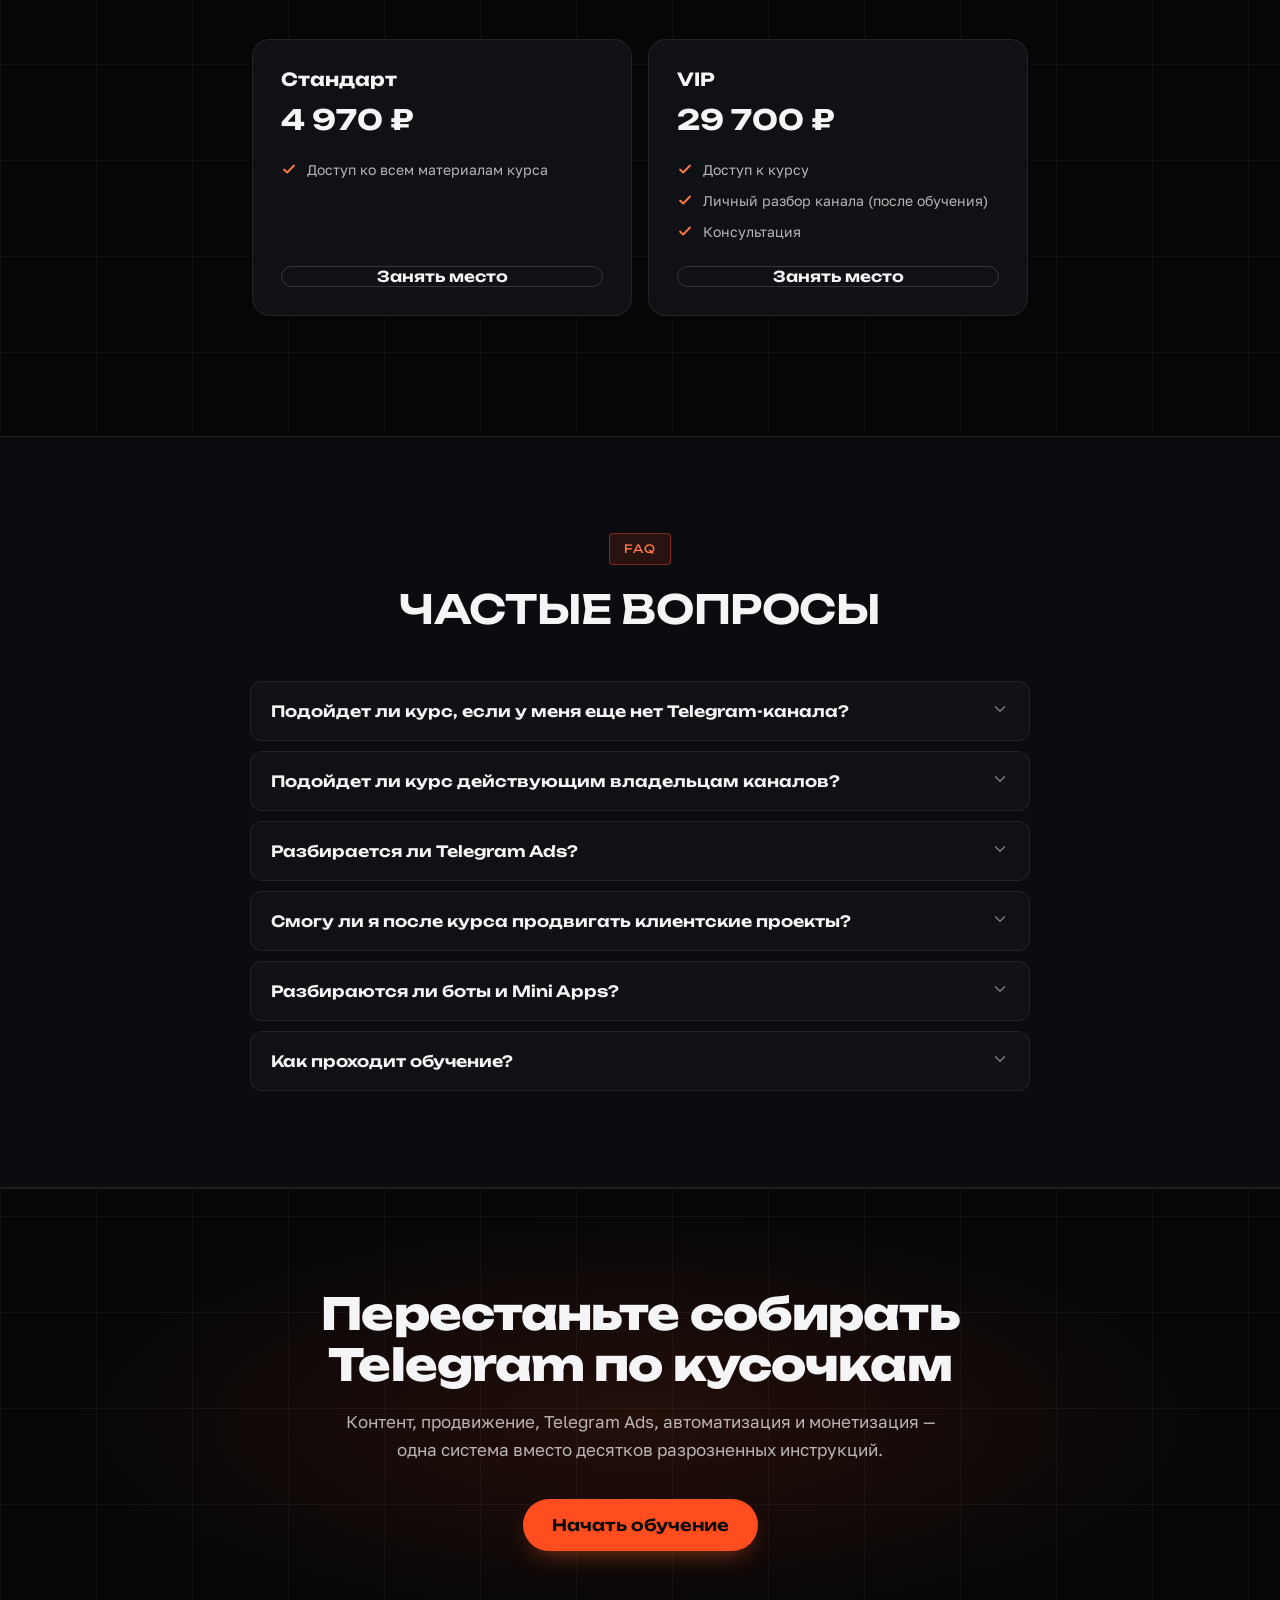
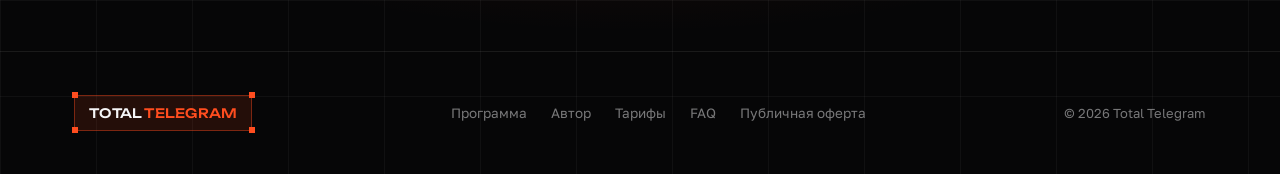
==== commit 7785c886: "Добавить страницу публичной оферты Структура — стандартная для договора оферты на образовательные ус" ====
--- a/index.html
+++ b/index.html
@@ -196,6 +196,7 @@
       <a href="#author">Автор</a>
       <a href="#pricing">Тарифы</a>
       <a href="#faq">FAQ</a>
+      <a href="/oferta">Публичная оферта</a>
     </div>
     <p class="footer-copy">© <span id="footerYear"></span> Total Telegram</p>
   </div>
--- a/styles.css
+++ b/styles.css
@@ -565,7 +565,23 @@
   border-radius: var(--radius);
   padding: 26px 22px;
   text-align: center;
-}
+  transition: border-color 0.2s ease, transform 0.2s ease;
+}
+.eco-card:hover { border-color: var(--accent-border); transform: translateY(-2px); }
+
+.eco-icon {
+  width: 44px;
+  height: 44px;
+  border-radius: 12px;
+  background: var(--accent-soft);
+  border: 1px solid var(--accent-border);
+  color: var(--accent-2);
+  display: flex;
+  align-items: center;
+  justify-content: center;
+  margin: 0 auto 16px;
+}
+
 .eco-card h3 { font-family: var(--font-mono); font-size: 15px; letter-spacing: 0.02em; margin: 0 0 8px; color: var(--accent-2); }
 .eco-card p { font-size: 14px; line-height: 1.5; color: var(--ink-soft); margin: 0; }
 
@@ -619,7 +635,7 @@
 .author-role { font-size: 14.5px; color: var(--accent-2); font-family: var(--font-mono); margin: 0 0 20px; }
 .author-bio { font-size: 15.5px; line-height: 1.65; color: var(--ink-soft); margin: 0 0 28px; }
 
-.author-stats { display: grid; grid-template-columns: repeat(2, 1fr); gap: 14px; margin-bottom: 28px; max-width: 380px; }
+.author-stats { display: grid; grid-template-columns: repeat(3, 1fr); gap: 14px; margin-bottom: 28px; max-width: 480px; }
 .author-stat { border: 1px solid var(--border); border-radius: var(--radius-sm); padding: 16px; text-align: center; }
 .author-stat-value { font-family: var(--font-mono); font-size: 20px; font-weight: 700; color: var(--accent-2); margin-bottom: 4px; }
 .author-stat-label { font-size: 12.5px; color: var(--muted); }
